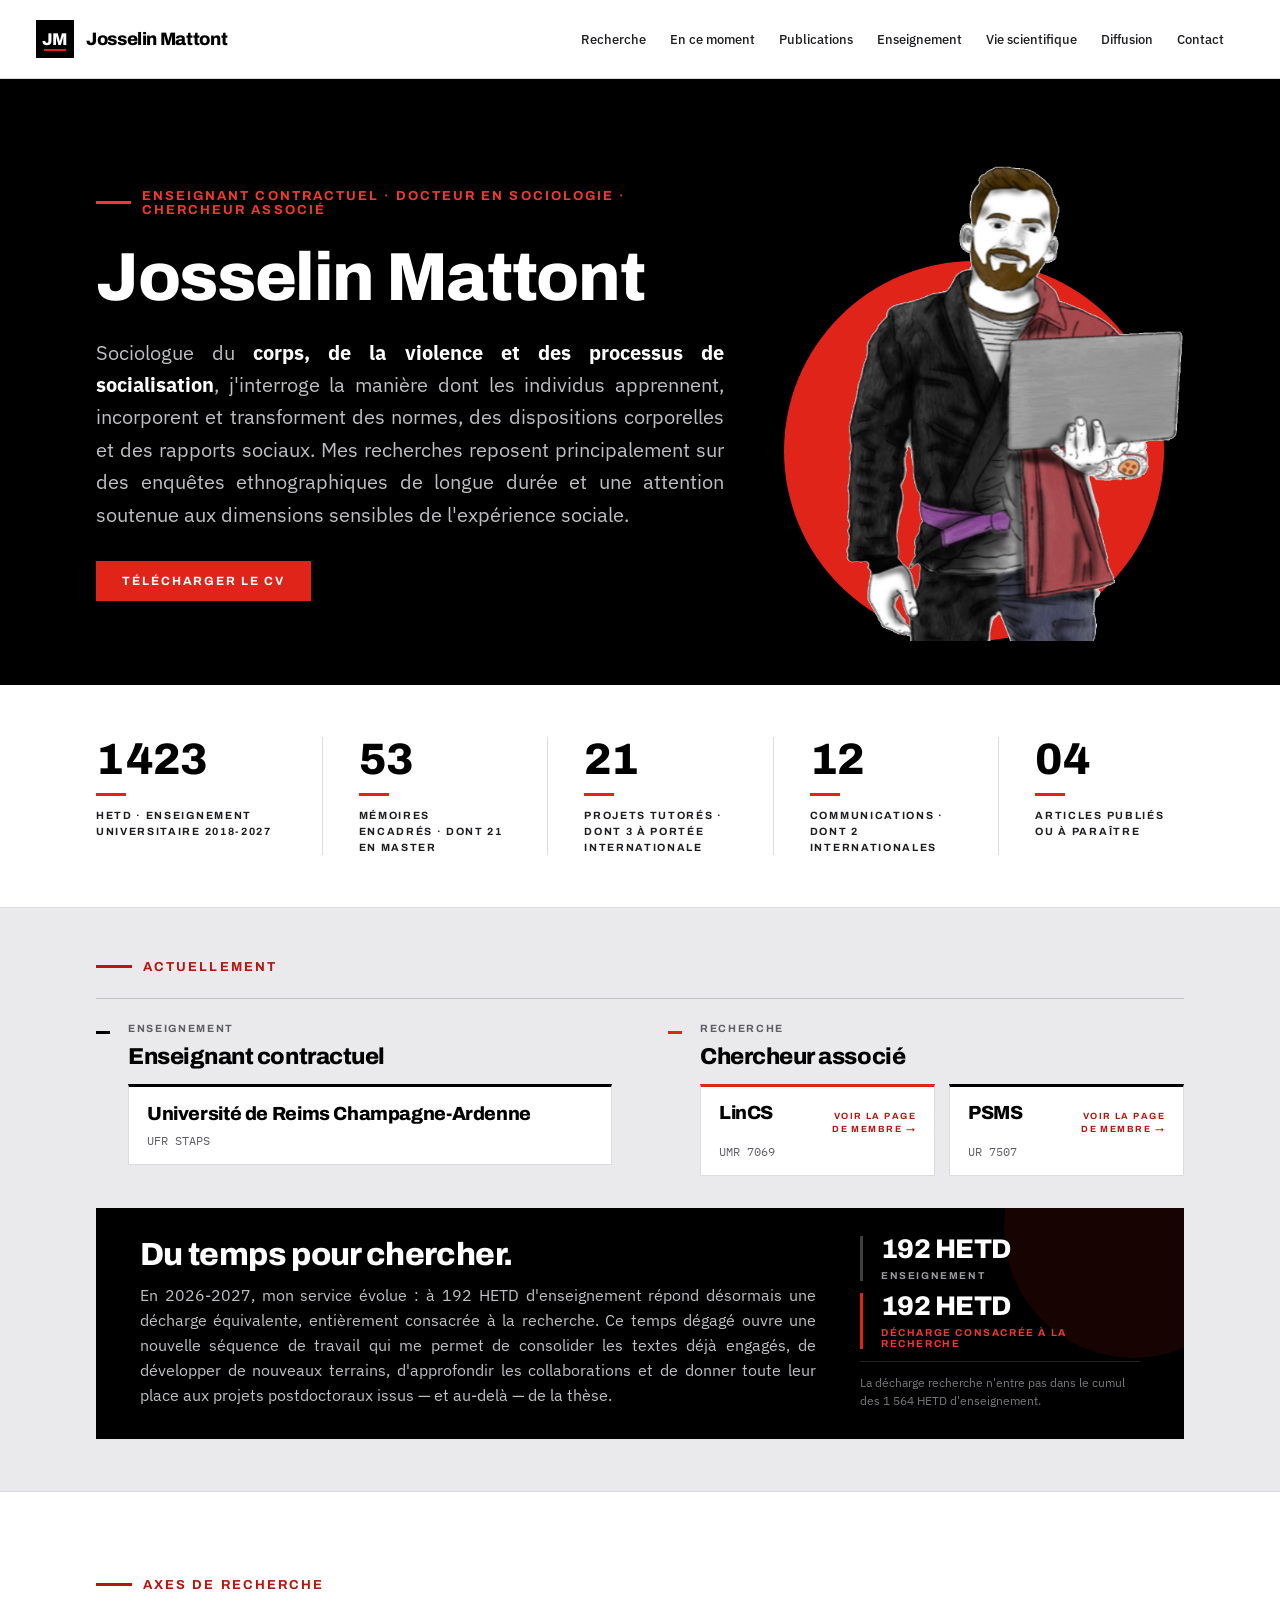
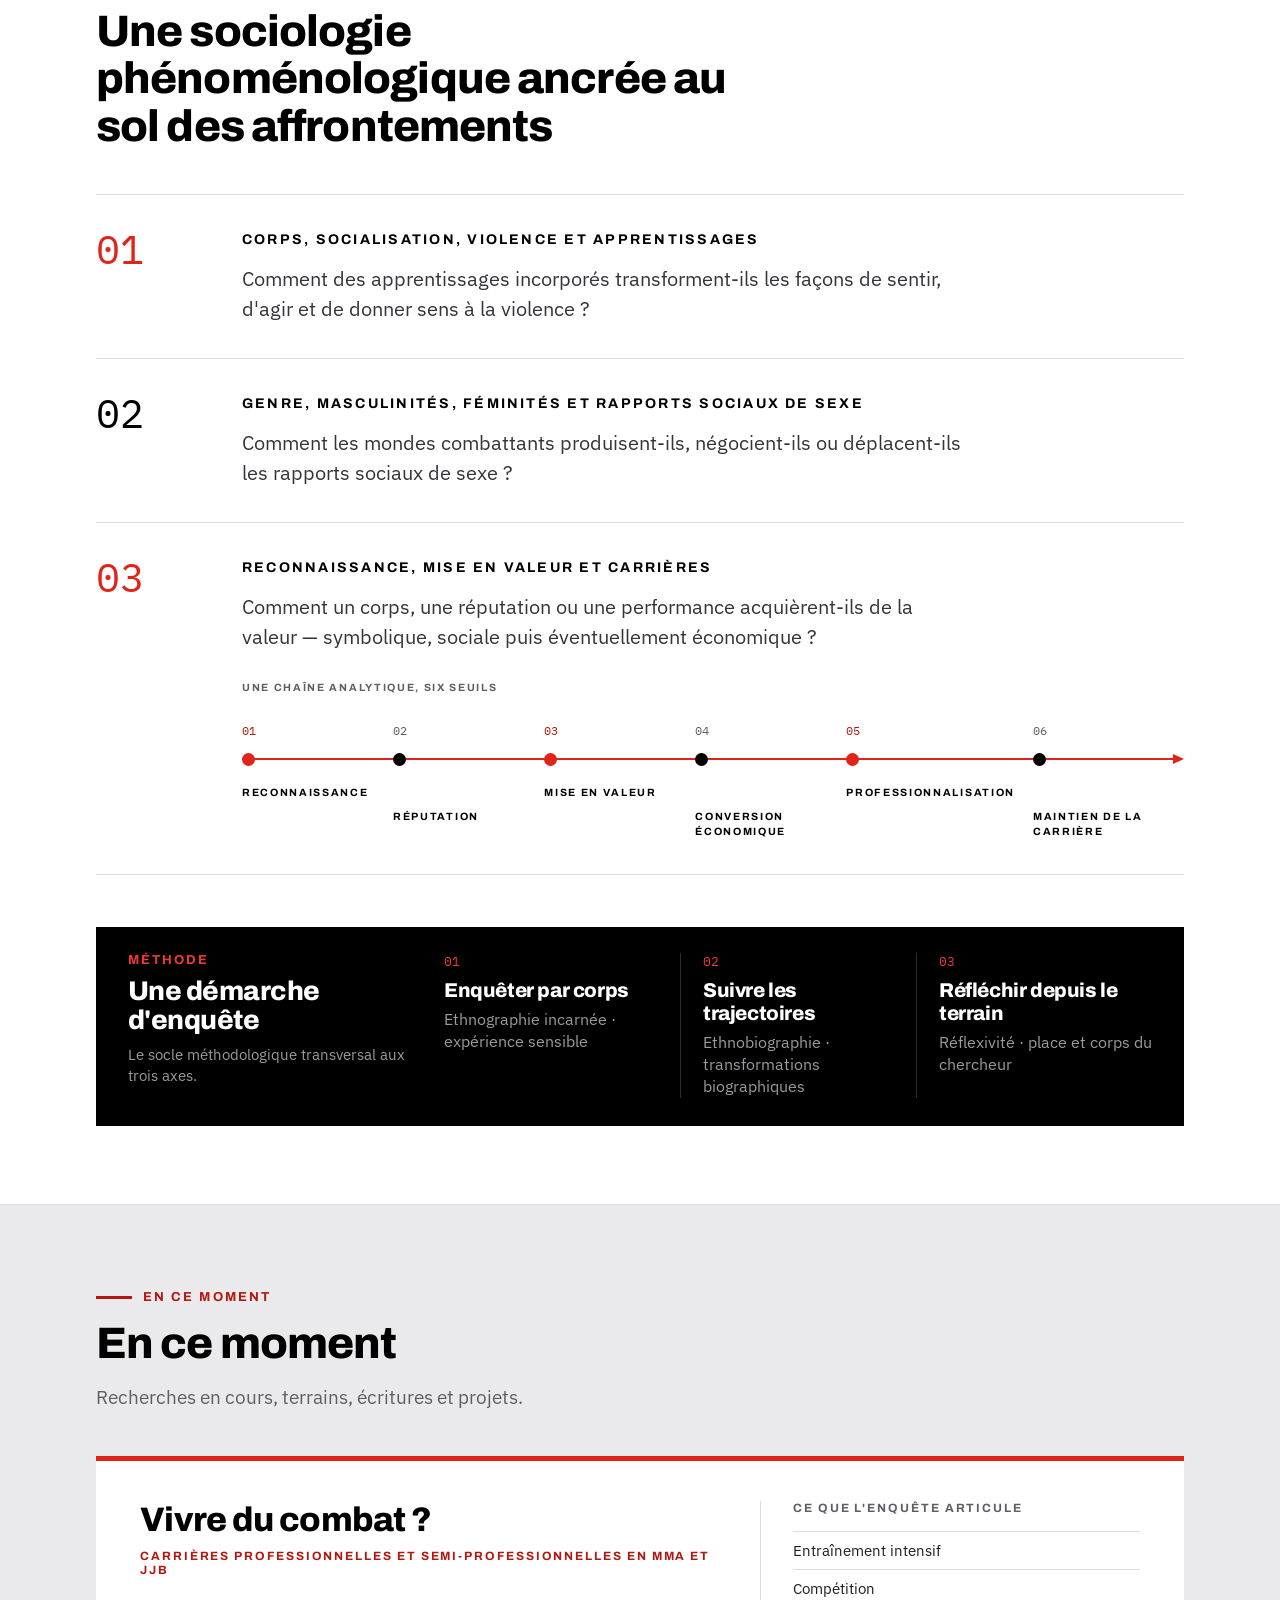
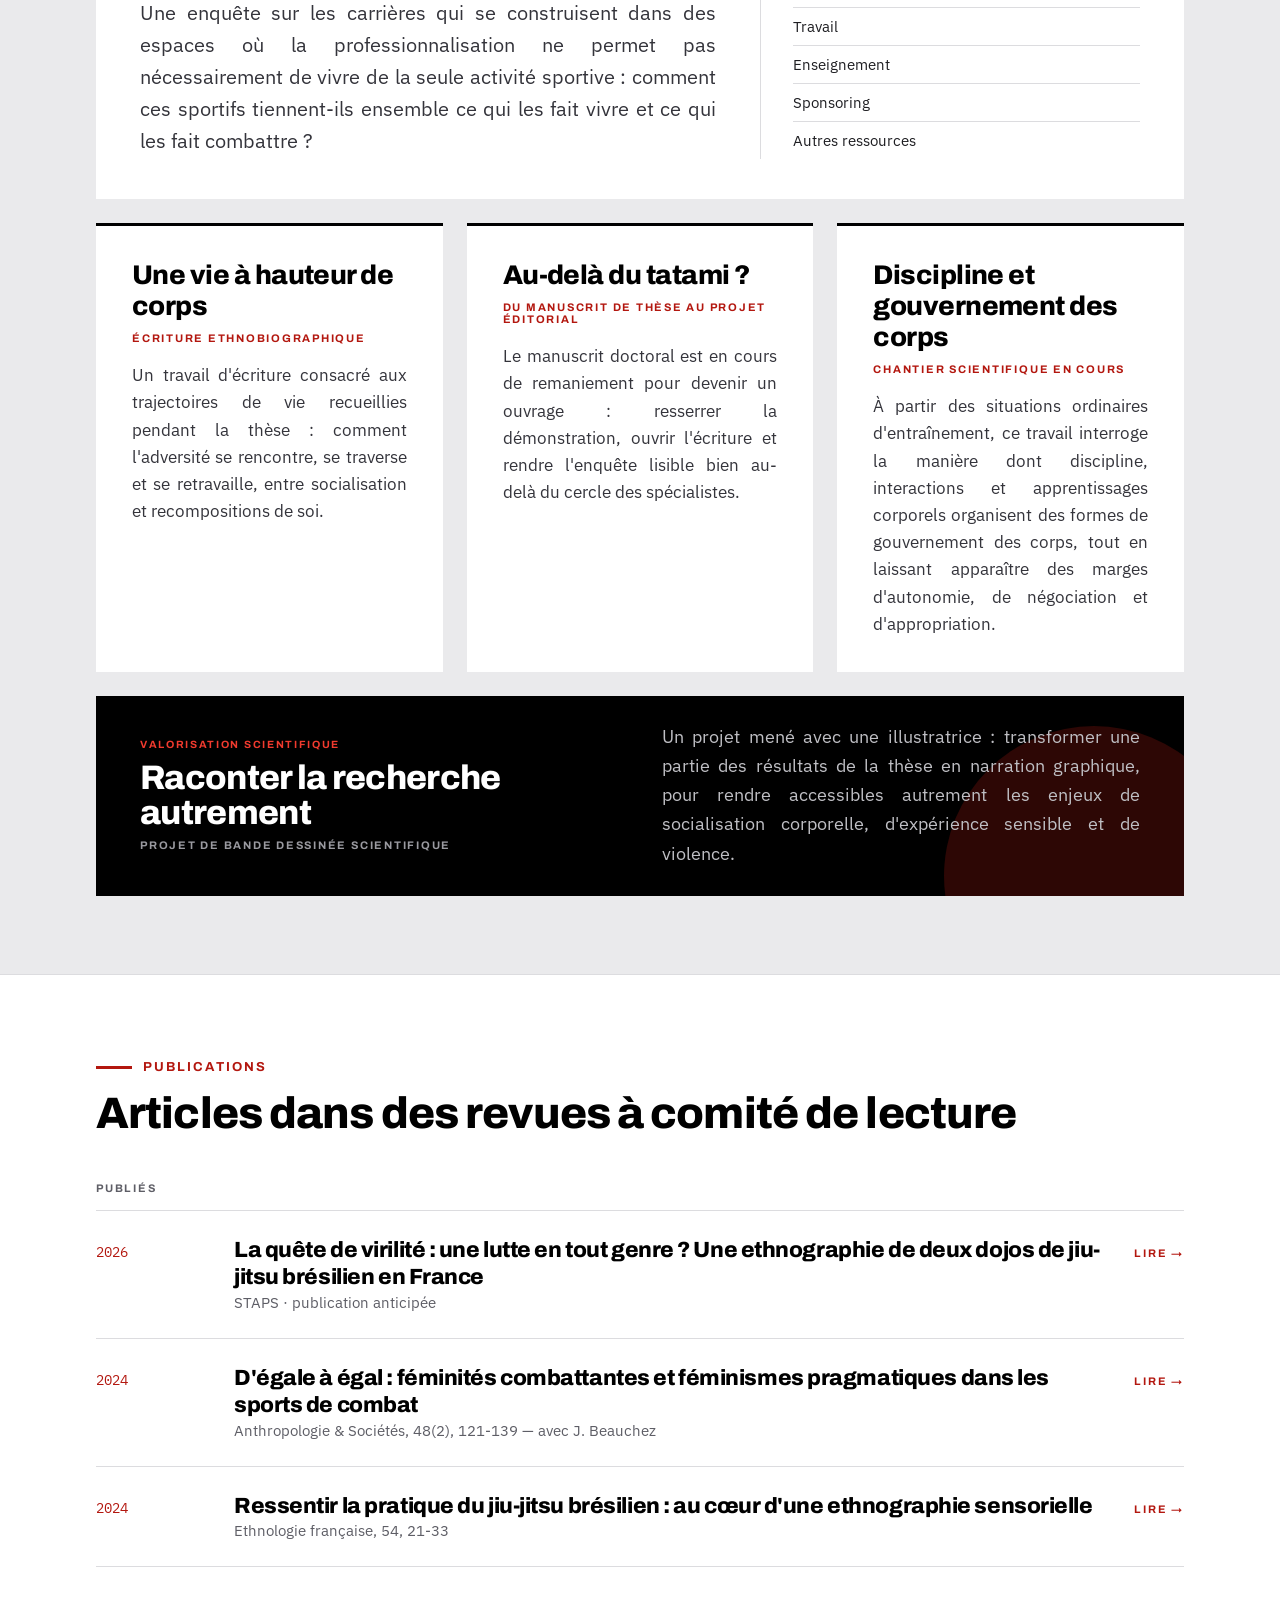
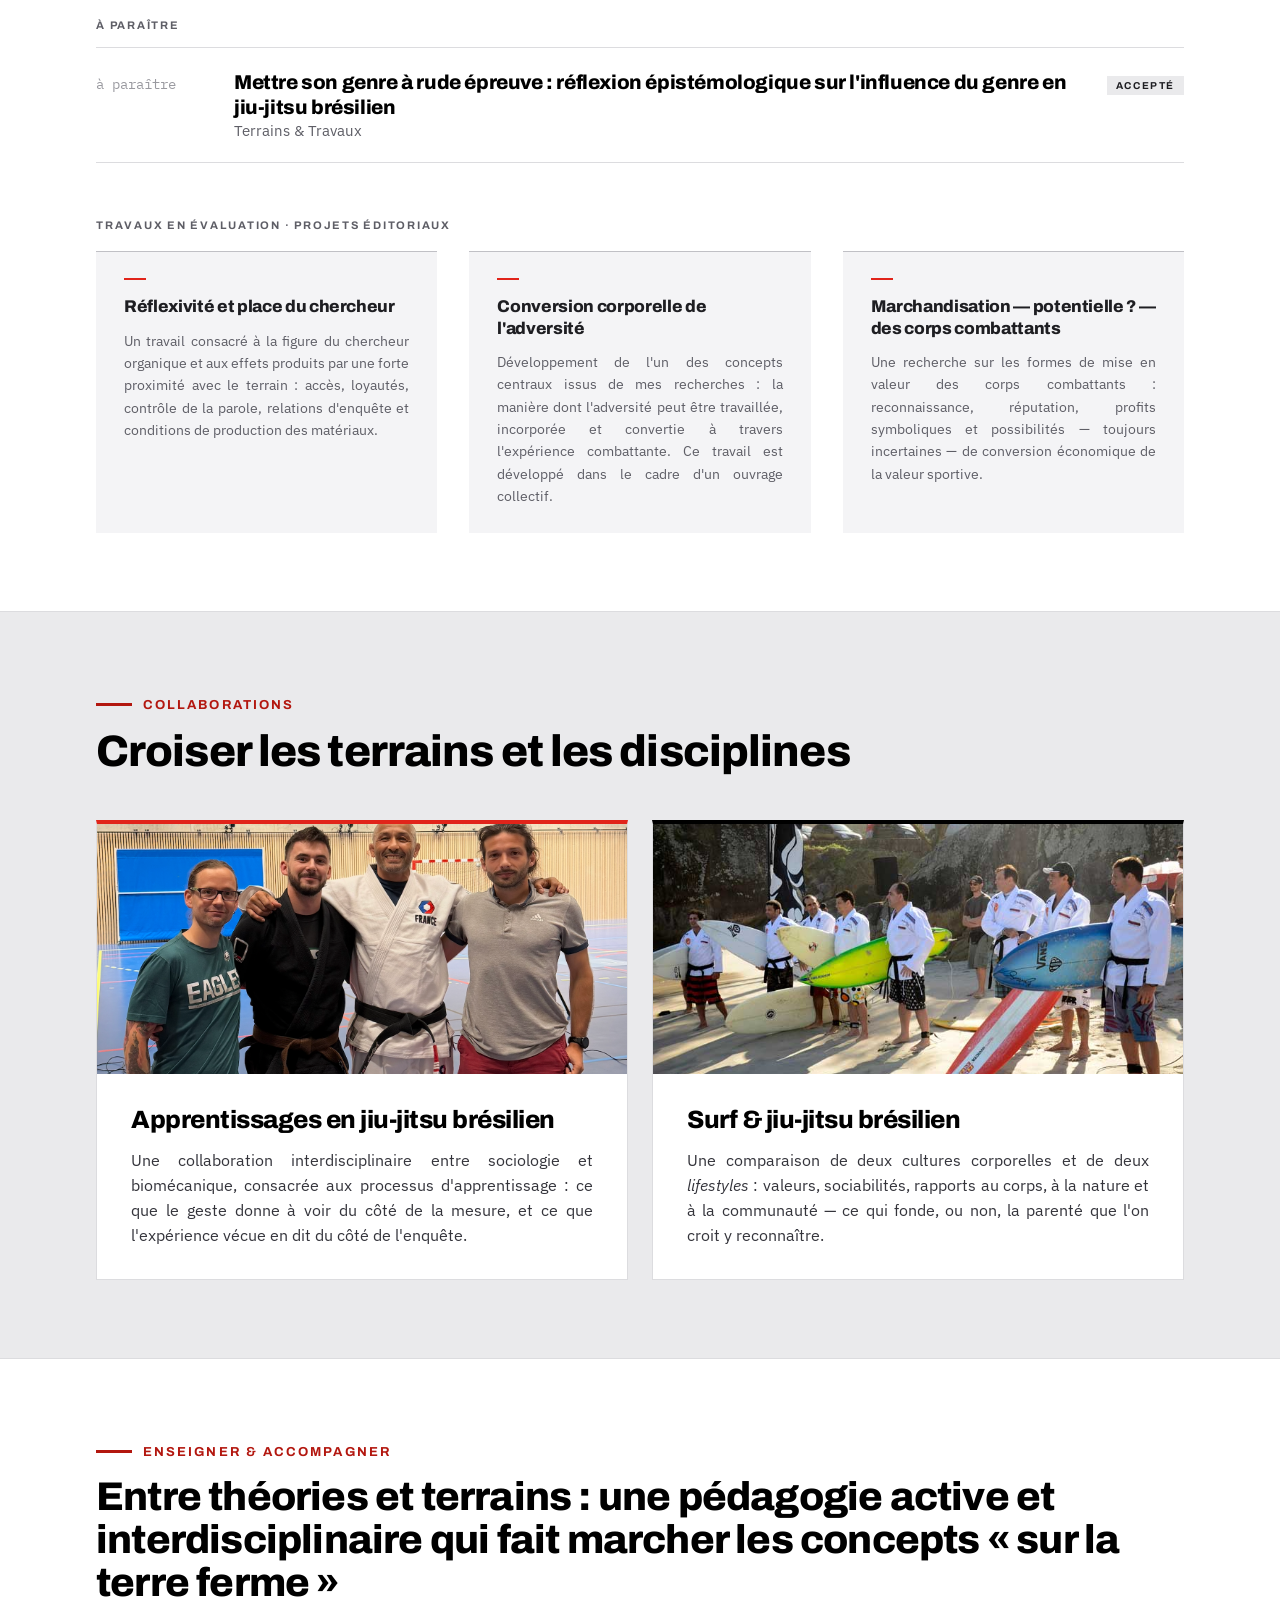
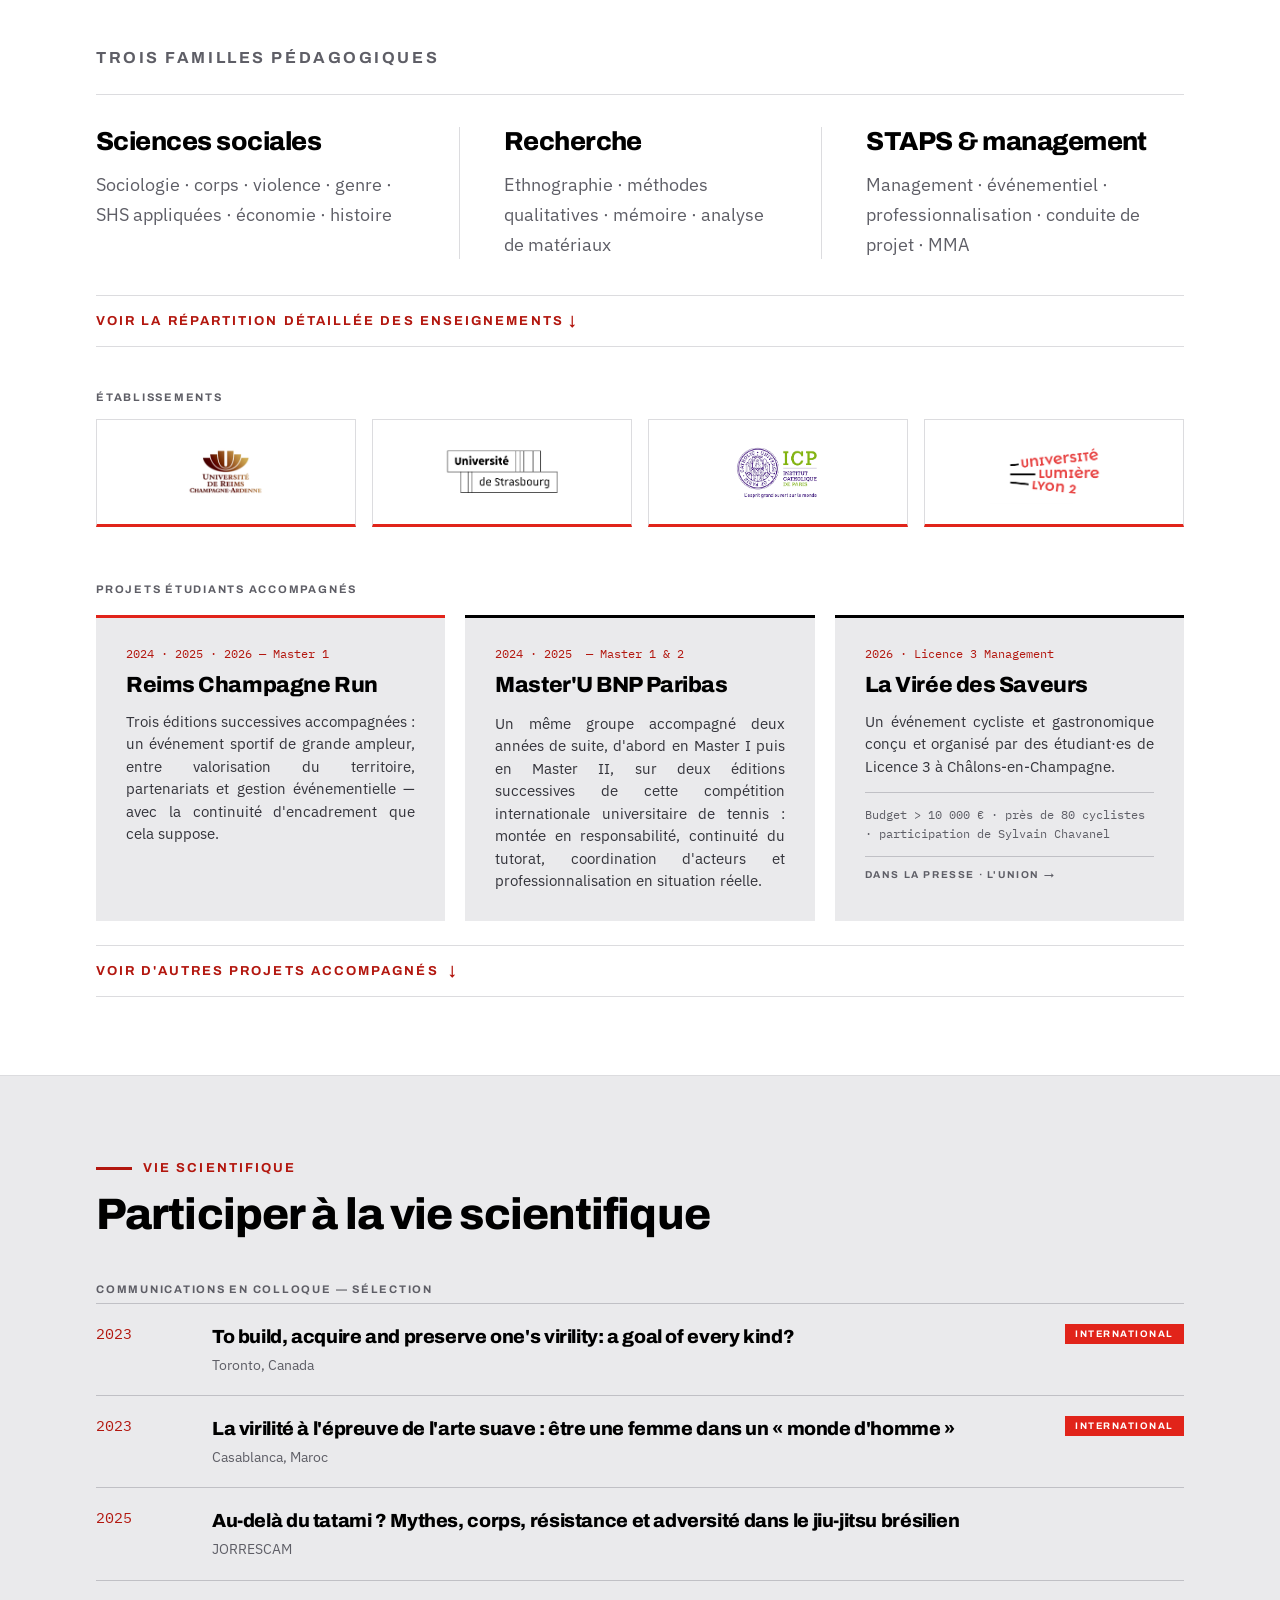
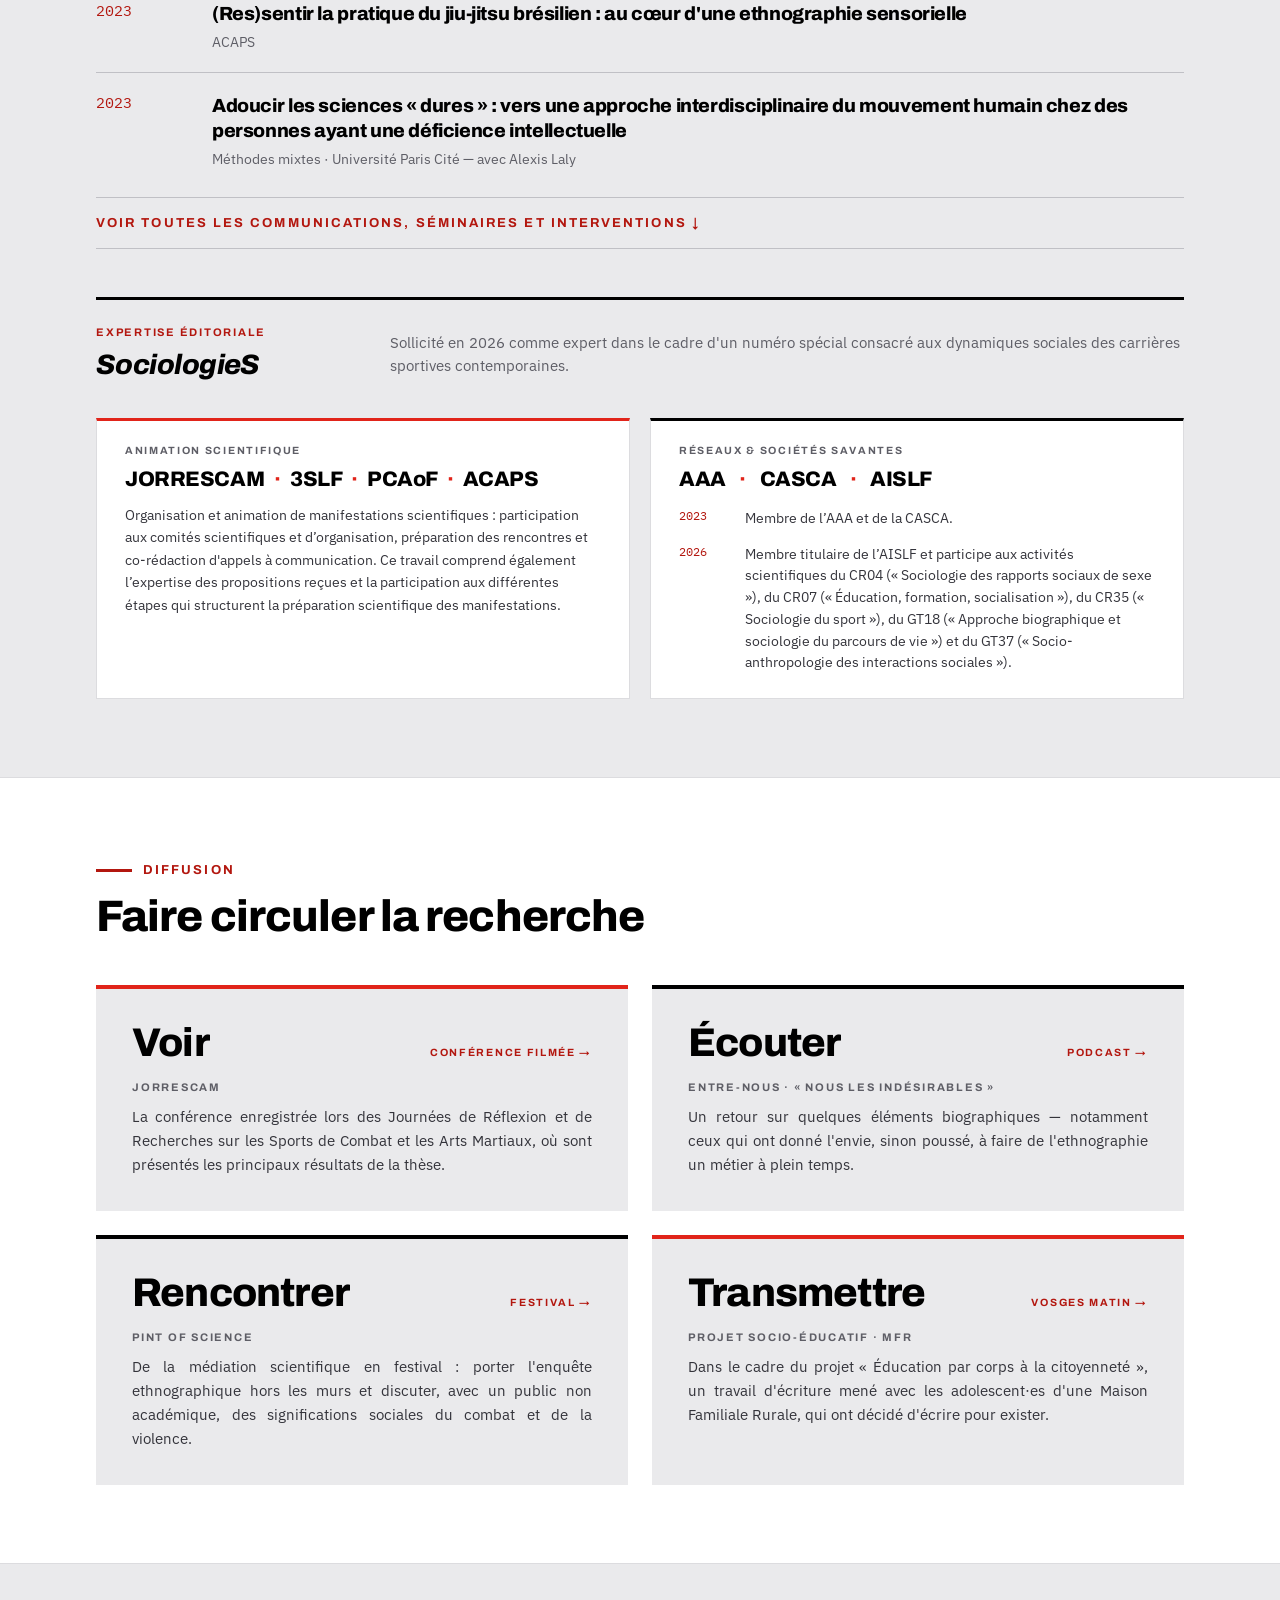
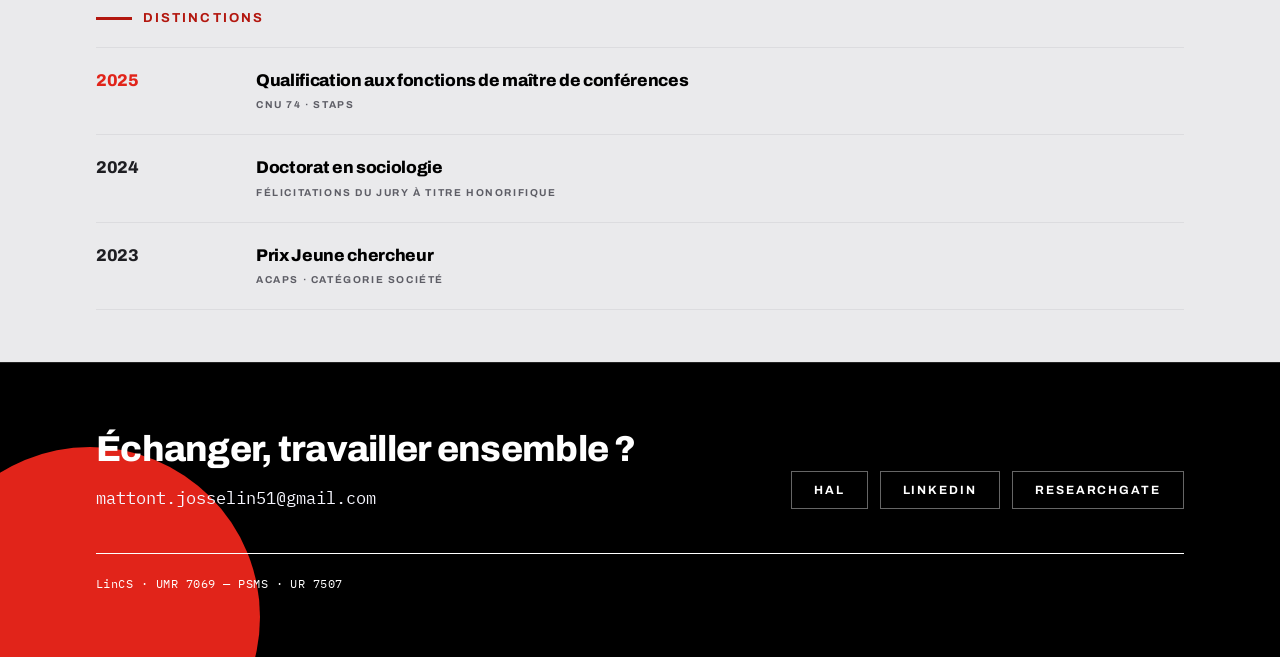
==== index.html @ 3853b60d "Update index.html" ====
<!DOCTYPE html>
<html lang="fr">
<head>
<meta charset="utf-8">
<meta name="viewport" content="width=device-width, initial-scale=1">
<title>Josselin Mattont — Sociologue du corps, de la violence et de la socialisation</title>
<meta name="description" content="Portfolio académique de Josselin Mattont, docteur en sociologie : recherches sur le corps, la violence, la socialisation, le genre et les carrières sportives.">
<meta name="author" content="Josselin Mattont">
<meta name="robots" content="index, follow, max-image-preview:large">
<meta name="theme-color" content="#000000">
<link rel="canonical" href="https://josselin-mattont.github.io/">

<meta property="og:type" content="website">
<meta property="og:locale" content="fr_FR">
<meta property="og:url" content="https://josselin-mattont.github.io/">
<meta property="og:site_name" content="Josselin Mattont — Portfolio académique">
<meta property="og:title" content="Josselin Mattont — Sociologue du corps, de la violence et de la socialisation">
<meta property="og:description" content="Portfolio académique de Josselin Mattont, docteur en sociologie : recherches sur le corps, la violence, la socialisation, le genre et les carrières sportives.">
<meta property="og:image" content="https://josselin-mattont.github.io/assets/brand/og-image.png">
<meta property="og:image:alt" content="Josselin Mattont — docteur en sociologie · sociologie &amp; STAPS. Corps, violence, socialisation : ethnographie incarnée des mondes sportifs et combattants">
<meta property="og:image:width" content="1200">
<meta property="og:image:height" content="630">

<meta name="twitter:card" content="summary_large_image">
<meta name="twitter:title" content="Josselin Mattont — Sociologue du corps, de la violence et de la socialisation">
<meta name="twitter:description" content="Portfolio académique de Josselin Mattont, docteur en sociologie : recherches sur le corps, la violence, la socialisation, le genre et les carrières sportives.">
<meta name="twitter:image" content="https://josselin-mattont.github.io/assets/brand/og-image.png">
<meta name="twitter:image:alt" content="Josselin Mattont — docteur en sociologie · sociologie &amp; STAPS. Corps, violence, socialisation : ethnographie incarnée des mondes sportifs et combattants">

<link rel="preconnect" href="https://fonts.googleapis.com">
<link rel="preconnect" href="https://fonts.gstatic.com" crossorigin>
<link href="https://fonts.googleapis.com/css2?family=Archivo:wght@500;600;700;800&family=IBM+Plex+Sans:wght@400;500;600;700&family=IBM+Plex+Mono:wght@400;500;600&display=swap" rel="stylesheet">
<style>
    html { scroll-padding-top: 88px; }
    body { margin:0; background:#EAEAEC; }
    *, *::before, *::after { box-sizing:border-box; }
    img { max-width:100%; }
    .h { font-family:"Archivo","Helvetica Neue",Arial,sans-serif; font-weight:800; letter-spacing:-0.02em; }
    .k { font-family:"Archivo",sans-serif; font-weight:700; letter-spacing:0.16em; text-transform:uppercase; }
    .b { font-family:"IBM Plex Sans",sans-serif; }
    .m { font-family:"IBM Plex Mono",monospace; }
    a { color:inherit; }
    .site-nav a:hover { color:#B3170F; }
    details summary { list-style:none; cursor:pointer; }
    details summary::-webkit-details-marker { display:none; }
    a:focus-visible, button:focus-visible, summary:focus-visible { outline:3px solid #E1241A; outline-offset:3px; }
    .skip-link { position:absolute; left:-9999px; top:0; z-index:100; background:#000; color:#fff; padding:12px 18px; font-size:13px; text-decoration:none; }
    .skip-link:focus { left:0; }
    .nav-toggle { display:none; flex-direction:column; gap:4px; background:none; border:1.5px solid #C0C0C5; padding:10px 11px; cursor:pointer; }
    .nav-toggle span { display:block; width:20px; height:2px; background:#000; }

    @media (max-width:1180px) {
      .hero-grid { grid-template-columns:1fr 340px !important; padding-left:36px !important; padding-right:36px !important; }
      .hero-title { font-size:clamp(44px,5.4vw,68px) !important; }
      .hero-img { height:400px !important; }
      .hero-disc { width:300px !important; height:300px !important; }
      .stats-grid { grid-template-columns:repeat(3,1fr) !important; gap:28px 32px !important; }
      .stat-cell { border-left:none !important; padding-left:0 !important; }
      .method-grid, .release-grid, .project-lead-grid, .bd-grid, .scientific-animation { grid-template-columns:1fr !important; gap:26px !important; }
      .method-cols { grid-template-columns:1fr !important; }
      .method-cols > div { padding:16px 0 !important; border-left:none !important; border-top:1px solid rgba(255,255,255,0.18) !important; }
      .method-cols > div:first-child { border-top:none !important; padding-top:0 !important; }
      .current-project-grid, .eval-grid { grid-template-columns:repeat(2,1fr) !important; }
      .teaching-grid { grid-template-columns:1fr !important; }
      .teaching-grid > div { padding:20px 0 !important; border-left:none !important; border-top:1px solid #DCDCDF !important; }
      .teaching-grid > div:first-child { border-top:none !important; padding-top:0 !important; }
    }

    @media (max-width:820px) {
      html { scroll-padding-top: 72px; }
      .site-nav { padding:14px 20px !important; flex-wrap:wrap !important; }
      .nav-toggle { display:flex !important; }
      .nav-links { display:none !important; position:absolute; top:100%; left:0; right:0; background:#fff; border-bottom:1px solid #DCDCDF; flex-direction:column !important; align-items:flex-start !important; gap:0 !important; padding:6px 20px 16px !important; }
      .nav-links.is-open { display:flex !important; }
      .nav-links a { width:100%; padding:13px 0; border-top:1px solid #EAEAEC; }
      .hero-grid { grid-template-columns:1fr !important; padding:52px 24px 32px !important; gap:24px !important; }
      .hero-grid > div:first-child { padding-bottom:8px !important; }
      .hero-portrait { min-height:0 !important; }
      .hero-img { height:auto !important; width:min(300px,72vw) !important; }
      .hero-disc { width:min(240px,58vw) !important; height:min(240px,58vw) !important; }
      section > div, .site-footer > div:last-child { padding-left:24px !important; padding-right:24px !important; }
      .current-grid, .collaboration-grid, .diffusion-grid, .student-project-grid, .student-more-grid, .sci-cards, .current-project-grid, .eval-grid { grid-template-columns:1fr !important; gap:20px !important; }
      .institution-grid { grid-template-columns:repeat(2,1fr) !important; }
      .publication-row, .scientific-row { grid-template-columns:1fr !important; gap:6px !important; }
      .scientific-row > span:last-child { justify-self:start !important; margin-top:6px; }
      .axis-row { grid-template-columns:1fr !important; gap:12px !important; }
      .hours-row { grid-template-columns:1fr !important; gap:4px !important; }
      p, [style*="text-align:justify"], [style*="text-align: justify"] { text-align:left !important; }
      .timeline-line, .timeline-arrow { display:none !important; }
      .timeline-grid { grid-template-columns:1fr !important; border-left:2px solid #E1241A; padding-left:18px; }
      .timeline-grid > div { display:grid !important; grid-template-columns:30px 22px 1fr; align-items:center; gap:8px; padding:9px 0 !important; }
      .timeline-grid > div > div:first-child { height:auto !important; }
      .timeline-grid > div > div:last-child { margin-top:0 !important; }
    }

    @media (max-width:560px) {
      .stats-grid { grid-template-columns:repeat(2,1fr) !important; }
      .stats-grid > div:last-child { grid-column:1 / -1; }
      .labs-grid { grid-template-columns:1fr !important; }
      .institution-grid { grid-template-columns:repeat(2,1fr) !important; gap:12px !important; }
      .distinction-row { grid-template-columns:74px 1fr !important; gap:18px !important; }
      .footer-links { width:100%; }
      .footer-links a { flex:1 1 40%; justify-content:center; text-align:center; }
    }

    @media (prefers-reduced-motion: reduce) { * { transition:none !important; animation:none !important; scroll-behavior:auto !important; } }
</style>
<script type="application/ld+json">
{
  "@context": "https://schema.org",
  "@type": "Person",
  "@id": "https://josselin-mattont.github.io/#person",
  "name": "Josselin Mattont",
  "url": "https://josselin-mattont.github.io/",
  "image": "https://josselin-mattont.github.io/assets/brand/portrait-dualite.png",
  "jobTitle": "Enseignant contractuel",
  "description": "Docteur en sociologie, enseignant contractuel et chercheur associé. Recherches sur le corps, la violence, la socialisation, le genre et les carrières sportives.",
  "email": "mattont.josselin51@gmail.com",
  "worksFor": { "@type": "CollegeOrUniversity", "name": "Université de Reims Champagne-Ardenne" },
  "affiliation": [
    { "@type": "Organization", "name": "LinCS · UMR 7069" },
    { "@type": "Organization", "name": "PSMS · UR 7507" }
  ],
  "alumniOf": { "@type": "CollegeOrUniversity", "name": "Université de Strasbourg" },
  "knowsAbout": ["Sociologie du corps","Violence","Socialisation","Ethnographie","Ethnobiographie","Genre","Masculinités et féminités","Jiu-jitsu brésilien","Sociologie du sport","Carrières sportives"],
  "sameAs": [
    "https://cv.hal.science/josselin-mattont",
    "https://www.linkedin.com/in/josselin-mattont-777078171",
    "https://www.researchgate.net/profile/Josselin-Mattont"
  ]
}
</script>
</head>
<body>
<a class="skip-link" href="#contenu">Aller au contenu principal</a>
<div class="b" style="background:#EAEAEC; color:#1E1E22;">

  <!-- ========================= NAVIGATION ========================= -->
  <nav class="site-nav" aria-label="Navigation principale" style="display:flex; justify-content:space-between; align-items:center; gap:20px; padding:20px 56px 20px 36px; background:#fff; border-bottom:1px solid #DCDCDF; position:sticky; top:0; z-index:20;">
    <div style="display:flex; align-items:center; gap:12px;">
      <div class="h" style="position:relative; width:38px; height:38px; display:grid; place-items:center; background:#000; color:#fff; font-size:17px;">JM<span style="position:absolute; left:20%; right:20%; bottom:7px; height:2px; background:#E1241A;"></span></div>
      <span class="h" style="font-size:18px; color:#000;">Josselin Mattont</span>
    </div>
    <button class="nav-toggle" type="button" aria-expanded="false" aria-controls="nav-links" aria-label="Ouvrir le menu"><span></span><span></span><span></span></button>
    <div class="nav-links" id="nav-links" style="display:flex; align-items:center; gap:24px; font-size:13px; font-weight:500; color:#1E1E22; flex-wrap:wrap;">
      <a href="#recherche" style="text-decoration:none;">Recherche</a>
      <a href="#en-ce-moment" style="text-decoration:none;">En ce moment</a>
      <a href="#publications" style="text-decoration:none;">Publications</a>
      <a href="#enseignement" style="text-decoration:none;">Enseignement</a>
      <a href="#vie-scientifique" style="text-decoration:none;">Vie scientifique</a>
      <a href="#diffusion" style="text-decoration:none;">Diffusion</a>
      <a href="#contact" style="text-decoration:none;">Contact</a>
    </div>
  </nav>

  <!-- ============================ HÉROS ============================ -->
  <header style="background:#000; color:#EAEAEC; position:relative; overflow:hidden;">
    <div class="hero-grid" style="max-width:1200px; margin:0 auto; display:grid; grid-template-columns:1fr 420px; gap:40px; padding:82px 56px 44px; align-items:end;">
      <div style="padding-bottom:40px;">
        <div class="k" style="display:inline-flex; align-items:center; gap:11px; font-size:13px; color:#F03A2E; margin-bottom:26px;"><span style="width:40px; height:3px; background:currentColor;"></span>Enseignant contractuel · Docteur en sociologie · Chercheur associé</div>
        <h1 class="h hero-title" style="font-size:68px; line-height:1.0; color:#fff; margin:0;">Josselin Mattont</h1>
        <p style="font-size:20px; line-height:1.62; color:#BFBFC4; margin:26px 0 30px; max-width:56ch; text-align:justify;">Sociologue du <strong style="color:#fff;">corps, de la violence et des processus de socialisation</strong>, j'interroge la manière dont les individus apprennent, incorporent et transforment des normes, des dispositions corporelles et des rapports sociaux. Mes recherches reposent principalement sur des enquêtes ethnographiques de longue durée et une attention soutenue aux dimensions sensibles de l'expérience sociale.</p>
        <a class="k" href="assets/pdf/CV_Mattont_Josselin.pdf" download="CV_Mattont_Josselin.pdf" style="display:inline-flex; align-items:center; padding:13px 26px; background:#E1241A; color:#fff; font-size:12px; text-decoration:none;">Télécharger le CV</a>
      </div>
      <div class="hero-portrait" style="position:relative; display:flex; align-items:flex-end; justify-content:center; min-height:440px;">
        <div class="hero-disc" aria-hidden="true" style="position:absolute; bottom:0; width:380px; height:380px; border-radius:50%; background:#E1241A;"></div>
        <img class="hero-img" width="1080" height="1350" decoding="async" src="assets/brand/portrait-dualite.png" alt="Illustration de Josselin Mattont, chercheur et pratiquant de jiu-jitsu brésilien" style="position:relative; height:480px; display:block;">
      </div>
    </div>
  </header>

  <main id="contenu">

  <!-- ========================= REPÈRES ========================= -->
  <section id="reperes" style="background:#fff; border-bottom:1px solid #DCDCDF;">
    <div style="max-width:1200px; margin:0 auto; padding:52px 56px;">
      <div class="stats-grid" style="display:grid; grid-template-columns:repeat(5,1fr); gap:40px;">
        <div><div class="h stat-num" data-count="1564" data-sep="1" style="font-size:44px; color:#000; line-height:1;">1 564</div><span style="display:block; width:30px; height:3px; background:#E1241A; margin:12px 0;"></span><div class="k" style="font-size:10.5px; color:#1E1E22; line-height:1.5;">HETD · enseignement universitaire 2018-2027</div></div>
        <div class="stat-cell" style="border-left:1px solid #DCDCDF; padding-left:36px;"><div class="h stat-num" data-count="58" style="font-size:44px; color:#000; line-height:1;">58</div><span style="display:block; width:30px; height:3px; background:#E1241A; margin:12px 0;"></span><div class="k" style="font-size:10.5px; color:#1E1E22; line-height:1.5;">Mémoires encadrés · dont 21 en master</div></div>
        <div class="stat-cell" style="border-left:1px solid #DCDCDF; padding-left:36px;"><div class="h stat-num" data-count="23" style="font-size:44px; color:#000; line-height:1;">23</div><span style="display:block; width:30px; height:3px; background:#E1241A; margin:12px 0;"></span><div class="k" style="font-size:10.5px; color:#1E1E22; line-height:1.5;">Projets tutorés · dont 3 à portée internationale</div></div>
        <div class="stat-cell" style="border-left:1px solid #DCDCDF; padding-left:36px;"><div class="h stat-num" data-count="13" style="font-size:44px; color:#000; line-height:1;">13</div><span style="display:block; width:30px; height:3px; background:#E1241A; margin:12px 0;"></span><div class="k" style="font-size:10.5px; color:#1E1E22; line-height:1.5;">Communications · dont 2 internationales</div></div>
        <div class="stat-cell" style="border-left:1px solid #DCDCDF; padding-left:36px;"><div class="h stat-num" data-count="4" data-pad="2" style="font-size:44px; color:#000; line-height:1;">04</div><span style="display:block; width:30px; height:3px; background:#E1241A; margin:12px 0;"></span><div class="k" style="font-size:10.5px; color:#1E1E22; line-height:1.5;">Articles publiés ou à paraître</div></div>
      </div>
    </div>
  </section>

  <!-- ========================= ACTUELLEMENT ========================= -->
  <section id="actuellement" style="background:#EAEAEC;">
    <div style="max-width:1200px; margin:0 auto; padding:44px 56px 52px;">
      <div class="k" style="display:inline-flex; align-items:center; gap:11px; font-size:13px; color:#B3170F; margin-bottom:24px;"><span style="width:36px; height:3px; background:currentColor;"></span>Actuellement</div>

      <div class="current-grid" style="display:grid; grid-template-columns:1fr 1fr; gap:56px; border-top:1px solid #C0C0C5; padding-top:24px; margin-bottom:32px;">
        <div style="display:grid; grid-template-columns:14px 1fr; gap:18px;">
          <span style="width:14px; height:3px; background:#000; margin-top:8px;"></span>
          <div>
            <div class="k" style="font-size:10.5px; color:#5E5E66; margin-bottom:10px;">ENSEIGNEMENT&nbsp;</div>
            <div class="h" style="font-size:23px; color:#000; margin-bottom:10px; line-height:1.15;">Enseignant contractuel</div>
            <div style="margin-top:14px;">
              <div style="background:#fff; border:1px solid #DCDCDF; border-top:3px solid #000; padding:16px 18px;">
                <div class="h" style="font-size:19px; color:#000; line-height:1.15;">Université de Reims Champagne-Ardenne</div>
                <div class="m" style="font-size:12px; color:#5E5E66; margin-top:8px;">UFR STAPS</div>
              </div>
            </div>
          </div>
        </div>
        <div style="display:grid; grid-template-columns:14px 1fr; gap:18px;">
          <span style="width:14px; height:3px; background:#E1241A; margin-top:8px;"></span>
          <div>
            <div class="k" style="font-size:10.5px; color:#5E5E66; margin-bottom:10px;">Recherche</div>
            <div class="h" style="font-size:23px; color:#000; margin-bottom:10px; line-height:1.15;">Chercheur associé</div>
            <div class="labs-grid" style="display:grid; grid-template-columns:1fr 1fr; gap:14px; margin-top:14px;">
              <a href="https://lincs.unistra.fr/le-laboratoire/membres/doctorants/mattont-josselin/" target="_blank" rel="noopener" style="display:block; background:#fff; border:1px solid #DCDCDF; border-top:3px solid #E1241A; padding:16px 18px; text-decoration:none;">
                <div style="display:flex; align-items:baseline; justify-content:space-between; gap:12px;">
                  <div class="h" style="font-size:19px; color:#000; line-height:1;">LinCS</div>
                  <span class="k" style="font-size:9px; color:#B3170F; line-height:1.45; text-align:right;">Voir la page<br>de membre →</span>
                </div>
                <div class="m" style="font-size:12px; color:#5E5E66; margin-top:8px;">UMR 7069</div>
                
              </a>
              <a href="https://www.univ-reims.fr/psms/membres/pages-personnelles/josselin-mattont,27990,46047.html" target="_blank" rel="noopener" style="display:block; background:#fff; border:1px solid #DCDCDF; border-top:3px solid #000; padding:16px 18px; text-decoration:none;">
                <div style="display:flex; align-items:baseline; justify-content:space-between; gap:12px;">
                  <div class="h" style="font-size:19px; color:#000; line-height:1;">PSMS</div>
                  <span class="k" style="font-size:9px; color:#B3170F; line-height:1.45; text-align:right;">Voir la page<br>de membre →</span>
                </div>
                <div class="m" style="font-size:12px; color:#5E5E66; margin-top:8px;">UR 7507</div>
                
              </a>
            </div>
          </div>
        </div>
      </div>

      <!-- Décharge de recherche : bloc éditorial -->
      <div style="background:#000; color:#EAEAEC; position:relative; overflow:hidden; padding:28px 44px 30px;">
        <div aria-hidden="true" style="position:absolute; top:-110px; right:-80px; width:260px; height:260px; border-radius:50%; background:#E1241A; opacity:0.10;"></div>
        <div class="release-grid" style="position:relative; display:grid; grid-template-columns:1fr 280px; gap:44px; align-items:center;">
          <div>
            <h2 class="h" style="font-size:32px; line-height:1.05; color:#fff; margin:0 0 12px;">Du temps pour chercher.</h2>
            <p style="font-size:15.5px; line-height:1.6; color:#BFBFC4; margin:0; text-align:justify;">En 2026-2027, mon service évolue : à 192 HETD d'enseignement répond désormais une décharge équivalente, entièrement consacrée à la recherche. Ce temps dégagé ouvre une nouvelle séquence de travail qui me permet de consolider les textes déjà engagés, de développer de nouveaux terrains, d'approfondir les collaborations et de donner toute leur place aux projets postdoctoraux issus — et au-delà — de la thèse.</p>
          </div>
          <div style="display:flex; flex-direction:column; gap:12px;">
            <div style="border-left:3px solid rgba(255,255,255,0.25); padding-left:18px;">
              <div class="h" style="font-size:27px; color:#fff; line-height:1;">192 HETD</div>
              <div class="k" style="font-size:10px; color:#9A9AA0; margin-top:7px;">Enseignement</div>
            </div>
            <div style="border-left:3px solid #E1241A; padding-left:18px;">
              <div class="h" style="font-size:27px; color:#fff; line-height:1;">192 HETD</div>
              <div class="k" style="font-size:10px; color:#F03A2E; margin-top:7px;">Décharge consacrée à la recherche</div>
            </div>
            <div class="b" style="font-size:12px; line-height:1.45; color:#78787F; border-top:1px solid rgba(255,255,255,0.14); padding-top:12px;">La décharge recherche n'entre pas dans le cumul des 1 564 HETD d'enseignement.</div>
          </div>
        </div>
      </div>

    </div>
  </section>

  <!-- ======================= AXES DE RECHERCHE ======================= -->
  <section id="recherche" style="background:#fff; border-top:1px solid #DCDCDF; border-bottom:1px solid #DCDCDF;">
    <div style="max-width:1200px; margin:0 auto; padding:78px 56px;">
      <div class="k" style="display:inline-flex; align-items:center; gap:11px; font-size:13px; color:#B3170F; margin-bottom:16px;"><span style="width:36px; height:3px; background:currentColor;"></span>Axes de recherche</div>
      <h2 class="h" style="font-size:44px; line-height:1.08; color:#000; margin:0 0 44px; max-width:24ch;">Une sociologie phénoménologique ancrée au sol des affrontements</h2>

      <div style="display:flex; flex-direction:column; gap:0;">
        <article class="axis-row" style="display:grid; grid-template-columns:110px 1fr; gap:36px; align-items:start; padding:34px 0; border-top:1px solid #DCDCDF;">
          <div class="m" style="font-size:40px; color:#E1241A; line-height:1;">01</div>
          <div>
            <h3 class="k" style="font-size:14px; color:#000; margin:0 0 14px; line-height:1.5;">Corps, socialisation, violence et apprentissages</h3>
            <p style="font-size:20px; line-height:1.5; margin:0; color:#34343B; max-width:60ch;">Comment des apprentissages incorporés transforment-ils les façons de sentir, d'agir et de donner sens à la violence ?</p>
          </div>
        </article>
        <article class="axis-row" style="display:grid; grid-template-columns:110px 1fr; gap:36px; align-items:start; padding:34px 0; border-top:1px solid #DCDCDF;">
          <div class="m" style="font-size:40px; color:#000; line-height:1;">02</div>
          <div>
            <h3 class="k" style="font-size:14px; color:#000; margin:0 0 14px; line-height:1.5;">Genre, masculinités, féminités et rapports sociaux de sexe</h3>
            <p style="font-size:20px; line-height:1.5; margin:0; color:#34343B; max-width:60ch;">Comment les mondes combattants produisent-ils, négocient-ils ou déplacent-ils les rapports sociaux de sexe ?</p>
          </div>
        </article>
        <article class="axis-row" style="display:grid; grid-template-columns:110px 1fr; gap:36px; align-items:start; padding:34px 0; border-top:1px solid #DCDCDF; border-bottom:1px solid #DCDCDF;">
          <div class="m" style="font-size:40px; color:#E1241A; line-height:1;">03</div>
          <div>
            <h3 class="k" style="font-size:14px; color:#000; margin:0 0 14px; line-height:1.5;">Reconnaissance, mise en valeur et carrières</h3>
            <p style="font-size:20px; line-height:1.5; margin:0; color:#34343B; max-width:60ch;">Comment un corps, une réputation ou une performance acquièrent-ils de la valeur — symbolique, sociale puis éventuellement économique ?</p>
            <div style="margin-top:30px;">
        <div class="k" style="font-size:10.5px; color:#5E5E66; margin-bottom:30px;">Une chaîne analytique, six seuils</div>
        <div style="position:relative;">
          <div class="timeline-line" aria-hidden="true" style="position:absolute; left:0; right:10px; top:35px; height:2px; background:#E1241A;"></div>
          <div class="timeline-arrow" aria-hidden="true" style="position:absolute; right:0; top:31px; width:0; height:0; border-left:11px solid #E1241A; border-top:5px solid transparent; border-bottom:5px solid transparent;"></div>
          <div class="timeline-grid" style="position:relative; display:grid; grid-template-columns:repeat(6,1fr);">
            <div style="padding-right:18px;"><div class="m" style="font-size:12px; color:#B3170F; height:26px;">01</div><div style="height:20px; display:flex; align-items:center;"><span style="width:13px; height:13px; border-radius:50%; background:#E1241A;"></span></div><div class="k" style="font-size:10.5px; color:#000; margin-top:16px; line-height:1.45;">Reconnaissance</div></div>
            <div style="padding-right:18px;"><div class="m" style="font-size:12px; color:#5E5E66; height:26px;">02</div><div style="height:20px; display:flex; align-items:center;"><span style="width:13px; height:13px; border-radius:50%; background:#000;"></span></div><div class="k" style="font-size:10.5px; color:#000; margin-top:40px; line-height:1.45;">Réputation</div></div>
            <div style="padding-right:18px;"><div class="m" style="font-size:12px; color:#B3170F; height:26px;">03</div><div style="height:20px; display:flex; align-items:center;"><span style="width:13px; height:13px; border-radius:50%; background:#E1241A;"></span></div><div class="k" style="font-size:10.5px; color:#000; margin-top:16px; line-height:1.45;">Mise en valeur</div></div>
            <div style="padding-right:18px;"><div class="m" style="font-size:12px; color:#5E5E66; height:26px;">04</div><div style="height:20px; display:flex; align-items:center;"><span style="width:13px; height:13px; border-radius:50%; background:#000;"></span></div><div class="k" style="font-size:10.5px; color:#000; margin-top:40px; line-height:1.45;">Conversion économique</div></div>
            <div style="padding-right:18px;"><div class="m" style="font-size:12px; color:#B3170F; height:26px;">05</div><div style="height:20px; display:flex; align-items:center;"><span style="width:13px; height:13px; border-radius:50%; background:#E1241A;"></span></div><div class="k" style="font-size:10.5px; color:#000; margin-top:16px; line-height:1.45;">Professionnalisation</div></div>
            <div><div class="m" style="font-size:12px; color:#5E5E66; height:26px;">06</div><div style="height:20px; display:flex; align-items:center;"><span style="width:13px; height:13px; border-radius:50%; background:#000;"></span></div><div class="k" style="font-size:10.5px; color:#000; margin-top:40px; line-height:1.45;">Maintien de la carrière</div></div>
          </div>
        </div>
      </div>
          </div>
        </article>
      </div>

      <!-- Encart méthodologique -->
      <div id="demarche" style="margin-top:52px; background:#000; color:#EAEAEC; padding:26px 32px 28px;">
        <div class="method-grid" style="display:grid; grid-template-columns:280px 1fr; gap:36px; align-items:start;">
          <div>
            <div class="k" style="font-size: 13px; color: #F03A2E; margin-bottom: 10px">Méthode</div>
            <h3 class="h" style="font-size:27px; color:#fff; margin:0 0 8px; line-height:1.1;">Une démarche d'enquête</h3>
            <p class="b" style="font-size:14.5px; line-height:1.45; color:#9A9AA0; margin:0;">Le socle méthodologique transversal aux trois axes.</p>
          </div>
          <div class="method-cols" style="display:grid; grid-template-columns:repeat(3,1fr); gap:0;">
            <div style="padding-right:22px;">
              <div class="m" style="font-size: 13px; color: #F03A2E; margin-bottom: 9px">01</div>
              <div class="h" style="font-size: 20px; color: #fff; margin-bottom: 6px; line-height: 1.15">Enquêter par corps</div>
              <div class="b" style="font-size: 16px; color: #9A9AA0; line-height: 1.4">Ethnographie incarnée · expérience sensible</div>
            </div>
            <div style="padding:0 22px; border-left:1px solid rgba(255,255,255,0.18);">
              <div class="m" style="font-size: 13px; color: #F03A2E; margin-bottom: 9px">02</div>
              <div class="h" style="font-size: 20px; color: #fff; margin-bottom: 6px; line-height: 1.15">Suivre les trajectoires</div>
              <div class="b" style="font-size: 16px; color: #9A9AA0; line-height: 1.4">Ethnobiographie · transformations biographiques</div>
            </div>
            <div style="padding-left:22px; border-left:1px solid rgba(255,255,255,0.18);">
              <div class="m" style="font-size: 13px; color: #F03A2E; margin-bottom: 9px">03</div>
              <div class="h" style="font-size: 20px; color: #fff; margin-bottom: 6px; line-height: 1.15">Réfléchir depuis le terrain</div>
              <div class="b" style="font-size: 16px; color: #9A9AA0; line-height: 1.4">Réflexivité · place et corps du chercheur</div>
            </div>
          </div>
        </div>
      </div>
    </div>
  </section>


  <!-- ========================= EN CE MOMENT ========================= -->
  <section id="en-ce-moment" style="background:#EAEAEC;">
    <div style="max-width:1200px; margin:0 auto; padding:78px 56px;">
      <div class="k" style="display:inline-flex; align-items:center; gap:11px; font-size:13px; color:#B3170F; margin-bottom:16px;"><span style="width:36px; height:3px; background:currentColor;"></span>En ce moment</div>
      <h2 class="h" style="font-size:44px; line-height:1.08; color:#000; margin:0 0 14px;">En ce moment</h2>
      <p class="b" style="font-size:19px; line-height:1.6; color:#5E5E66; margin:0 0 44px;">Recherches en cours, terrains, écritures et projets.</p>

      <div class="current-project-grid" style="display:grid; grid-template-columns:repeat(3,1fr); gap:24px;">
        <article style="grid-column:1 / -1; background:#fff; border-top:5px solid #E1241A; padding:40px 44px;">
          <div class="project-lead-grid" style="display:grid; grid-template-columns:1fr 380px; gap:44px; align-items:start;">
            <div>
              <h3 class="h" style="font-size:34px; color:#000; margin:0 0 10px; line-height:1.1;">Vivre du combat ?</h3>
              <div class="k" style="font-size: 12px; color: #B3170F; margin-bottom: 20px">Carrières professionnelles et semi-professionnelles en MMA et JJB</div>
              <p style="font-size: 20px; line-height: 1.6; margin: 0; color: #34343B; text-align: justify">Une enquête sur les carrières qui se construisent dans des espaces où la professionnalisation ne permet pas nécessairement de vivre de la seule activité sportive : comment ces sportifs tiennent-ils ensemble ce qui les fait vivre et ce qui les fait combattre ?</p>
            </div>
            <div style="border-left:1px solid #DCDCDF; padding-left:32px;">
              <div class="k" style="font-size: 12px; color: #5E5E66; margin-bottom: 16px">Ce que l'enquête articule</div>
              <ul style="margin:0; padding:0; list-style:none;">
                <li class="b" style="font-size:14.5px; color:#1E1E22; padding:9px 0; border-top:1px solid #DCDCDF;">Entraînement intensif</li>
                <li class="b" style="font-size:14.5px; color:#1E1E22; padding:9px 0; border-top:1px solid #DCDCDF;">Compétition</li>
                <li class="b" style="font-size:14.5px; color:#1E1E22; padding:9px 0; border-top:1px solid #DCDCDF;">Travail</li>
                <li class="b" style="font-size:14.5px; color:#1E1E22; padding:9px 0; border-top:1px solid #DCDCDF;">Enseignement</li>
                <li class="b" style="font-size:14.5px; color:#1E1E22; padding:9px 0; border-top:1px solid #DCDCDF;">Sponsoring</li>
                <li class="b" style="font-size:14.5px; color:#1E1E22; padding:9px 0; border-top:1px solid #DCDCDF;">Autres ressources</li>
              </ul>
            </div>
          </div>
        </article>

        <article style="background:#fff; border-top:3px solid #000; padding:34px 36px;">
          <h3 class="h" style="font-size:27px; color:#000; margin:0 0 10px; line-height:1.15;">Une vie à hauteur de corps</h3>
          <div class="k" style="font-size:11px; color:#B3170F; margin-bottom:18px;">Écriture ethnobiographique</div>
          <p style="font-size: 17px; line-height: 1.6; margin: 0; color: #34343B; text-align: justify">Un travail d'écriture consacré aux trajectoires de vie recueillies pendant la thèse : comment l'adversité se rencontre, se traverse et se retravaille, entre socialisation et recompositions de soi.</p>
        </article>

        <article style="background:#fff; border-top:3px solid #000; padding:34px 36px;">
          <h3 class="h" style="font-size:27px; color:#000; margin:0 0 10px; line-height:1.15;">Au-delà du tatami ?</h3>
          <div class="k" style="font-size:11px; color:#B3170F; margin-bottom:18px;">Du manuscrit de thèse au projet éditorial</div>
          <p style="font-size: 17px; line-height: 1.6; margin: 0; color: #34343B; text-align: justify">Le manuscrit doctoral est en cours de remaniement pour devenir un ouvrage : resserrer la démonstration, ouvrir l'écriture et rendre l'enquête lisible bien au-delà du cercle des spécialistes.</p>
        </article>

        <article style="background:#fff; border-top:3px solid #000; padding:34px 36px;">
          <h3 class="h" style="font-size:27px; color:#000; margin:0 0 10px; line-height:1.15;">Discipline et gouvernement des corps</h3>
          <div class="k" style="font-size:11px; color:#B3170F; margin-bottom:18px;">Chantier scientifique en cours</div>
          <p style="font-size: 17px; line-height: 1.6; margin: 0; color: #34343B; text-align: justify">À partir des situations ordinaires d'entraînement, ce travail interroge la manière dont discipline, interactions et apprentissages corporels organisent des formes de gouvernement des corps, tout en laissant apparaître des marges d'autonomie, de négociation et d'appropriation.</p>
        </article>

        <article style="grid-column:1 / -1; background:#000; color:#EAEAEC; position:relative; overflow:hidden; padding:26px 44px 28px;">
          <div aria-hidden="true" style="position:absolute; bottom:-130px; right:-60px; width:300px; height:300px; border-radius:50%; background:#E1241A; opacity:0.2;"></div>
          <div class="bd-grid" style="position:relative; display:grid; grid-template-columns:1fr 1fr; gap:44px; align-items:center;">
            <div>
              <div class="k" style="font-size:10.5px; color:#F03A2E; margin-bottom:10px;">Valorisation scientifique</div>
              <h3 class="h" style="font-size:34px; color:#fff; margin:0 0 8px; line-height:1.05;">Raconter la recherche autrement</h3>
              <div class="k" style="font-size:11px; color:#9A9AA0;">Projet de bande dessinée scientifique</div>
            </div>
            <p style="font-size: 18px; line-height: 1.62; margin: 0; color: #BFBFC4; text-align: justify">Un projet mené avec une illustratrice : transformer une partie des résultats de la thèse en narration graphique, pour rendre accessibles autrement les enjeux de socialisation corporelle, d'expérience sensible et de violence.</p>
          </div>
        </article>
      </div>
    </div>
  </section>

  <!-- ========================= PUBLICATIONS ========================= -->
  <section id="publications" style="background:#fff; border-top:1px solid #DCDCDF; border-bottom:1px solid #DCDCDF;">
    <div style="max-width:1200px; margin:0 auto; padding:78px 56px;">
      <div class="k" style="display:inline-flex; align-items:center; gap:11px; font-size:13px; color:#B3170F; margin-bottom:16px;"><span style="width:36px; height:3px; background:currentColor;"></span>Publications</div>
      <h2 class="h" style="font-size:44px; line-height:1.08; color:#000; margin:0 0 44px;">Articles dans des revues à comité de lecture</h2>

      <div class="k" style="font-size:11px; color:#5E5E66; margin-bottom:16px;">Publiés</div>
      <div style="display:flex; flex-direction:column; margin-bottom:52px;">
        <a href="https://shs.cairn.info/revue-staps-2025-0-page-I109?lang=fr" target="_blank" rel="noopener" class="publication-row" style="display:grid; grid-template-columns:110px 1fr auto; gap:28px; align-items:baseline; padding:26px 0; border-top:1px solid #DCDCDF; text-decoration:none;"><span class="m" style="font-size:14px; color:#B3170F;">2026</span><span><span class="h" style="display:block; font-size:22px; color:#000; line-height:1.25;">La quête de virilité : une lutte en tout genre ? Une ethnographie de deux dojos de jiu-jitsu brésilien en France</span><span style="font-size:14.5px; color:#5E5E66;">STAPS · publication anticipée</span></span><span class="k" style="font-size:11px; color:#B3170F; white-space:nowrap;">Lire →</span></a>
        <a href="https://www.erudit.org/fr/revues/as/2024-v48-n2-as09706/1114865ar/" target="_blank" rel="noopener" class="publication-row" style="display:grid; grid-template-columns:110px 1fr auto; gap:28px; align-items:baseline; padding:26px 0; border-top:1px solid #DCDCDF; text-decoration:none;"><span class="m" style="font-size:14px; color:#B3170F;">2024</span><span><span class="h" style="display:block; font-size:22px; color:#000; line-height:1.25;">D'égale à égal : féminités combattantes et féminismes pragmatiques dans les sports de combat</span><span style="font-size:14.5px; color:#5E5E66;">Anthropologie &amp; Sociétés, 48(2), 121-139 — avec J. Beauchez</span></span><span class="k" style="font-size:11px; color:#B3170F; white-space:nowrap;">Lire →</span></a>
        <a href="https://doi.org/10.3917/ethn.241.0021" target="_blank" rel="noopener" class="publication-row" style="display:grid; grid-template-columns:110px 1fr auto; gap:28px; align-items:baseline; padding:26px 0; border-top:1px solid #DCDCDF; border-bottom:1px solid #DCDCDF; text-decoration:none;"><span class="m" style="font-size:14px; color:#B3170F;">2024</span><span><span class="h" style="display:block; font-size:22px; color:#000; line-height:1.25;">Ressentir la pratique du jiu-jitsu brésilien : au cœur d'une ethnographie sensorielle</span><span style="font-size:14.5px; color:#5E5E66;">Ethnologie française, 54, 21-33</span></span><span class="k" style="font-size:11px; color:#B3170F; white-space:nowrap;">Lire →</span></a>
      </div>

      <div class="k" style="font-size:11px; color:#5E5E66; margin-bottom:16px;">À paraître</div>
      <div style="display:flex; flex-direction:column; margin-bottom:56px;">
        <div class="publication-row" style="display:grid; grid-template-columns:110px 1fr auto; gap:28px; align-items:baseline; padding:22px 0; border-top:1px solid #DCDCDF; border-bottom:1px solid #DCDCDF;"><span class="m" style="font-size:14px; color:#9A9AA0;">à paraître</span><span><span class="h" style="display:block; font-size:20px; color:#000; line-height:1.25;">Mettre son genre à rude épreuve : réflexion épistémologique sur l'influence du genre en jiu-jitsu brésilien</span><span style="font-size:14.5px; color:#5E5E66;">Terrains &amp; Travaux</span></span><span class="k" style="font-size:10px; color:#1E1E22; background:#EAEAEC; padding:4px 9px; white-space:nowrap;">Accepté</span></div>
      </div>

      <div class="k" style="font-size:11px; color:#5E5E66; margin-bottom:20px;">Travaux en évaluation · projets éditoriaux</div>
      <div class="eval-grid" style="display:grid; grid-template-columns:repeat(3,1fr); gap:32px;">
        <article style="background:#F4F4F6; border-top:1px solid #C0C0C5; padding:26px 28px;">
          <span style="display:block; width:22px; height:2px; background:#E1241A; margin-bottom:16px;"></span>
          <h3 class="h" style="font-size:17px; color:#1E1E22; margin:0 0 12px; line-height:1.25;">Réflexivité et place du chercheur</h3>
          <p style="font-size:14px; line-height:1.6; margin:0; color:#5E5E66; text-align:justify;">Un travail consacré à la figure du chercheur organique et aux effets produits par une forte proximité avec le terrain : accès, loyautés, contrôle de la parole, relations d'enquête et conditions de production des matériaux.</p>
        </article>
        <article style="background:#F4F4F6; border-top:1px solid #C0C0C5; padding:26px 28px;">
          <span style="display:block; width:22px; height:2px; background:#E1241A; margin-bottom:16px;"></span>
          <h3 class="h" style="font-size:17px; color:#1E1E22; margin:0 0 12px; line-height:1.25;">Conversion corporelle de l'adversité</h3>
          <p style="font-size:14px; line-height:1.6; margin:0; color:#5E5E66; text-align:justify;">Développement de l'un des concepts centraux issus de mes recherches : la manière dont l'adversité peut être travaillée, incorporée et convertie à travers l'expérience combattante. Ce travail est développé dans le cadre d'un ouvrage collectif.</p>
        </article>
        <article style="background:#F4F4F6; border-top:1px solid #C0C0C5; padding:26px 28px;">
          <span style="display:block; width:22px; height:2px; background:#E1241A; margin-bottom:16px;"></span>
          <h3 class="h" style="font-size:17px; color:#1E1E22; margin:0 0 12px; line-height:1.25;">Marchandisation — potentielle ? — des corps combattants</h3>
          <p style="font-size:14px; line-height:1.6; margin:0; color:#5E5E66; text-align:justify;">Une recherche sur les formes de mise en valeur des corps combattants : reconnaissance, réputation, profits symboliques et possibilités — toujours incertaines — de conversion économique de la valeur sportive.</p>
        </article>
      </div>
    </div>
  </section>

  <!-- ================ CROISER LES TERRAINS ET LES DISCIPLINES ================ -->
  <section id="croiser" style="background:#EAEAEC;">
    <div style="max-width:1200px; margin:0 auto; padding:78px 56px;">
      <div class="k" style="display:inline-flex; align-items:center; gap:11px; font-size:13px; color:#B3170F; margin-bottom:16px;"><span style="width:36px; height:3px; background:currentColor;"></span>Collaborations</div>
      <h2 class="h" style="font-size:44px; line-height:1.08; color:#000; margin:0 0 44px;">Croiser les terrains et les disciplines</h2>

      <div class="collaboration-grid" style="display:grid; grid-template-columns:repeat(2,1fr); gap:24px;">
        <article style="display:flex; flex-direction:column; background:#fff; border:1px solid #DCDCDF; border-top:4px solid #E1241A; overflow:hidden;">
          <div style="height:250px; overflow:hidden; background:#000;"><img src="assets/brand/photos/recherche-gymnase.jpg" alt="Séance de mesures interdisciplinaires en gymnase avec des pratiquants de jiu-jitsu" loading="lazy" decoding="async" style="width:100%; height:100%; object-fit:cover; object-position:center 22%; display:block;"></div>
          <div style="padding:32px 34px;">
            <h3 class="h" style="font-size:25px; color:#000; margin:0 0 14px; line-height:1.15;">Apprentissages en jiu-jitsu brésilien</h3>
            <p style="font-size:15.5px; line-height:1.6; margin:0; color:#34343B; text-align:justify;">Une collaboration interdisciplinaire entre sociologie et biomécanique, consacrée aux processus d'apprentissage : ce que le geste donne à voir du côté de la mesure, et ce que l'expérience vécue en dit du côté de l'enquête.</p>
          </div>
        </article>
        <article style="display:flex; flex-direction:column; background:#fff; border:1px solid #DCDCDF; border-top:4px solid #000; overflow:hidden;">
          <div style="height:250px; overflow:hidden; background:#000;"><img src="assets/brand/photos/surf-jjb.jpg" alt="Pratiquants de jiu-jitsu brésilien et planches de surf sur une plage" loading="lazy" decoding="async" style="width:100%; height:100%; object-fit:cover; object-position:center; display:block;"></div>
          <div style="padding:32px 34px;">
            <h3 class="h" style="font-size:25px; color:#000; margin:0 0 14px; line-height:1.15;">Surf &amp; jiu-jitsu brésilien</h3>
            <p style="font-size:15.5px; line-height:1.6; margin:0; color:#34343B; text-align:justify;">Une comparaison de deux cultures corporelles et de deux <em>lifestyles</em> : valeurs, sociabilités, rapports au corps, à la nature et à la communauté — ce qui fonde, ou non, la parenté que l'on croit y reconnaître.</p>
          </div>
        </article>
      </div>
    </div>
  </section>

  <!-- ==================== ENSEIGNER & ACCOMPAGNER ==================== -->
  <section id="enseignement" style="background:#fff; border-top:1px solid #DCDCDF; border-bottom:1px solid #DCDCDF;">
    <div style="max-width:1200px; margin:0 auto; padding:78px 56px;">
      <div class="k" style="display:inline-flex; align-items:center; gap:11px; font-size:13px; color:#B3170F; margin-bottom:16px;"><span style="width:36px; height:3px; background:currentColor;"></span>Enseigner &amp; accompagner</div>
      <h2 class="h" style="font-size: 40px; line-height: 1.08; color: #000; margin: 0 0 44px">Entre théories et terrains : une pédagogie active et interdisciplinaire qui fait marcher les concepts « sur la terre ferme »</h2>

      <div class="k" style="font-size: 16px; color: #5E5E66; margin-bottom: 28px">Trois familles pédagogiques</div>
      <div class="teaching-grid" style="display:grid; grid-template-columns:repeat(3,1fr); gap:0; border-top:1px solid #DCDCDF; padding-top:32px; margin-bottom:36px;">
        <div style="padding-right:44px;">
          
          <h3 class="h" style="font-size:26px; color:#000; margin:0 0 14px; line-height:1.15;">Sciences sociales</h3>
          <p class="b" style="font-size: 18px; line-height: 1.65; margin: 0; color: #5E5E66">Sociologie · corps · violence · genre · SHS appliquées&nbsp;· économie&nbsp;· histoire</p>
        </div>
        <div style="padding:0 44px; border-left:1px solid #DCDCDF;">
          
          <h3 class="h" style="font-size:26px; color:#000; margin:0 0 14px; line-height:1.15;">Recherche</h3>
          <p class="b" style="font-size: 18px; line-height: 1.65; margin: 0; color: #5E5E66">Ethnographie · méthodes qualitatives · mémoire · analyse de matériaux</p>
        </div>
        <div style="padding-left:44px; border-left:1px solid #DCDCDF;">
          
          <h3 class="h" style="font-size:26px; color:#000; margin:0 0 14px; line-height:1.15;">STAPS &amp; management</h3>
          <p class="b" style="font-size: 18px; line-height: 1.65; margin: 0; color: #5E5E66">Management · événementiel · professionnalisation · conduite de projet · MMA</p>
        </div>
      </div>

      <details style="border-top:1px solid #DCDCDF; border-bottom:1px solid #DCDCDF; margin-bottom:44px;">
        <summary class="k" style="font-size: 13px; color: #B3170F; padding: 18px 0">Voir la répartition détaillée des enseignements ↓</summary>
        <div style="display:flex; flex-direction:column; padding-bottom:20px;">
          <div class="hours-row" style="display:grid; grid-template-columns:130px 1fr; gap:28px; align-items:baseline; padding:16px 0; border-top:1px solid #DCDCDF;"><span class="h" style="font-size:20px; color:#000;">122 HETD</span><span class="b" style="font-size:15px; color:#34343B;">Sociologie et enseignements explicitement sociologiques</span></div>
          <div class="hours-row" style="display:grid; grid-template-columns:130px 1fr; gap:28px; align-items:baseline; padding:16px 0; border-top:1px solid #DCDCDF;"><span class="h" style="font-size:20px; color:#000;">585 HETD</span><span class="b" style="font-size:15px; color:#34343B;">SHS appliquées aux APS/APSA</span></div>
          <div class="hours-row" style="display:grid; grid-template-columns:130px 1fr; gap:28px; align-items:baseline; padding:16px 0; border-top:1px solid #DCDCDF;"><span class="h" style="font-size:20px; color:#000;">116 HETD</span><span class="b" style="font-size:15px; color:#34343B;">Méthodologie, initiation et formation à la recherche</span></div>
          <div class="hours-row" style="display:grid; grid-template-columns:130px 1fr; gap:28px; align-items:baseline; padding:16px 0; border-top:1px solid #DCDCDF;"><span class="h" style="font-size:20px; color:#000;">741 HETD</span><span class="b" style="font-size:15px; color:#34343B;">Management, projet, événementiel, professionnalisation et autres enseignements STAPS</span></div>
        </div>
      </details>

      <div class="k" style="font-size:11px; color:#5E5E66; margin-bottom:16px;">Établissements</div>
      <div class="institution-grid" style="display:grid; grid-template-columns:repeat(4,1fr); gap:16px; margin-bottom:56px;">
        <div title="UFR STAPS de Reims — Université de Reims Champagne-Ardenne" style="display:flex; align-items:center; justify-content:center; height:108px; background:#fff; border:1px solid #DCDCDF; border-bottom:3px solid #E1241A; padding:20px 24px;"><img src="assets/brand/logos/urca.png" alt="Logo de l'Université de Reims Champagne-Ardenne" loading="lazy" decoding="async" style="max-height:100%; max-width:100%; object-fit:contain; display:block;"></div>
        <div title="Faculté des sciences sociales — Université de Strasbourg" style="display:flex; align-items:center; justify-content:center; height:108px; background:#fff; border:1px solid #DCDCDF; border-bottom:3px solid #E1241A; padding:20px 24px;"><img src="assets/brand/logos/unistra.png" alt="Logo de l'Université de Strasbourg" loading="lazy" decoding="async" style="max-height:100%; max-width:100%; object-fit:contain; display:block;"></div>
        <div title="Institut Catholique de Paris — Campus de Reims" style="display:flex; align-items:center; justify-content:center; height:108px; background:#fff; border:1px solid #DCDCDF; border-bottom:3px solid #E1241A; padding:20px 24px;"><img src="assets/brand/logos/icp.png" alt="Logo de l'Institut Catholique de Paris" loading="lazy" decoding="async" style="max-height:100%; max-width:100%; object-fit:contain; display:block;"></div>
        <div title="Université Lumière Lyon 2" style="display:flex; align-items:center; justify-content:center; height:108px; background:#fff; border:1px solid #DCDCDF; border-bottom:3px solid #E1241A; padding:20px 24px;"><img src="assets/brand/logos/lyon2.png" alt="Logo de l'Université Lumière Lyon 2" loading="lazy" decoding="async" style="max-height:100%; max-width:100%; object-fit:contain; display:block;"></div>
      </div>

      <!-- Projets étudiants -->
      <div class="k" style="font-size:11px; color:#5E5E66; margin-bottom:20px;">Projets étudiants accompagnés</div>
      <div class="student-project-grid" style="display:grid; grid-template-columns:repeat(3,1fr); gap:20px;">
        <article style="background:#EAEAEC; border-top:3px solid #E1241A; padding:28px 30px;">
          <div class="m" style="font-size:12px; color:#B3170F; margin-bottom:12px;">2024 · 2025 · 2026 — Master 1</div>
          <h3 class="h" style="font-size:22px; color:#000; margin:0 0 12px; line-height:1.15;">Reims Champagne Run</h3>
          <p style="font-size:14.5px; line-height:1.55; margin:0; color:#34343B; text-align:justify;">Trois éditions successives accompagnées : un événement sportif de grande ampleur, entre valorisation du territoire, partenariats et gestion événementielle — avec la continuité d'encadrement que cela suppose.</p>
        </article>
        <article style="background:#EAEAEC; border-top:3px solid #000; padding:28px 30px;">
          <div class="m" style="font-size:12px; color:#B3170F; margin-bottom:12px;">2024 · 2025&nbsp;&nbsp;— Master 1 &amp; 2</div>
          <h3 class="h" style="font-size:22px; color:#000; margin:0 0 14px; line-height:1.15;">Master'U BNP Paribas</h3>
          
          <p style="font-size:14.5px; line-height:1.55; margin:0; color:#34343B; text-align:justify;">Un même groupe accompagné deux années de suite, d'abord en Master I puis en Master II, sur deux éditions successives de cette compétition internationale universitaire de tennis : montée en responsabilité, continuité du tutorat, coordination d'acteurs et professionnalisation en situation réelle.</p>
        </article>
        <article style="background:#EAEAEC; border-top:3px solid #000; padding:28px 30px;">
          <div class="m" style="font-size:12px; color:#B3170F; margin-bottom:12px;">2026 · Licence 3 Management</div>
          <h3 class="h" style="font-size:22px; color:#000; margin:0 0 12px; line-height:1.15;">La Virée des Saveurs</h3>
          <p style="font-size:14.5px; line-height:1.55; margin:0 0 14px; color:#34343B; text-align:justify;">Un événement cycliste et gastronomique conçu et organisé par des étudiant·es de Licence 3 à Châlons-en-Champagne.</p>
          <div class="m" style="font-size:12px; color:#5E5E66; line-height:1.6; border-top:1px solid #C0C0C5; padding-top:12px;">Budget &gt; 10 000 € · près de 80 cyclistes · participation de Sylvain Chavanel</div>
          <a class="k" href="https://www.lunion.fr/id802371/article/2026-04-26/la-premiere-edition-de-la-viree-gourmande-sest-elancee-depuis-le-centre-ville-de" target="_blank" rel="noopener" style="display:block; font-size:10px; color:#5E5E66; text-decoration:none; border-top:1px solid #C0C0C5; margin-top:12px; padding-top:12px;">Dans la presse · L'Union →</a>
        </article>
      </div>

      <details style="border-top:1px solid #DCDCDF; border-bottom:1px solid #DCDCDF; margin-top:24px;">
        <summary class="k" style="font-size: 13px; color: #B3170F; padding: 18px 0">VOIR D'AUTRES PROJETS ACCOMPAGNÉS &nbsp;↓</summary>
        <div class="student-more-grid" style="display:grid; grid-template-columns:repeat(2,1fr); gap:20px; padding:8px 0 24px;">
          <div style="background:#EAEAEC; border-top:3px solid #000; padding:24px 26px;">
            <div class="m" style="font-size:12px; color:#B3170F; margin-bottom:10px;">2026 · Master 1</div>
            <h3 class="h" style="font-size:19px; color:#000; margin:0 0 10px;">DUALIS Reims — 2ᵉ édition</h3>
            <p style="font-size:14.5px; line-height:1.55; margin:0; color:#34343B;">Un gala consacré à la boxe thaïlandaise et au MMA, réunissant clubs et associations locales, avec des combats professionnels.</p>
          </div>
          <div style="background:#EAEAEC; border-top:3px solid #000; padding:24px 26px;">
            <div class="m" style="font-size:12px; color:#B3170F; margin-bottom:10px;">2026 · Licence 3</div>
            <h3 class="h" style="font-size:19px; color:#000; margin:0 0 10px;">Switch Contest</h3>
            <p style="font-size:14.5px; line-height:1.55; margin:0; color:#34343B;">Une compétition nationale de skateboard à Reims, accompagnée d'initiations et menée en partenariat avec un club local.</p>
            <a class="k" href="https://youtu.be/EO5GmQ_2dcc?si=CQiSDLBcoVI-kuJu" target="_blank" rel="noopener" style="display:block; font-size:10px; color:#5E5E66; text-decoration:none; border-top:1px solid #C0C0C5; margin-top:14px; padding-top:12px;">Couverture médiatique · France 3 Grand Est →</a>
          </div>
          
        </div>
      </details>
    </div>
  </section>

  <!-- ======================= VIE SCIENTIFIQUE ======================= -->
  <section id="vie-scientifique" style="background:#EAEAEC;">
    <div style="max-width:1200px; margin:0 auto; padding:78px 56px;">
      <div class="k" style="display:inline-flex; align-items:center; gap:11px; font-size:13px; color:#B3170F; margin-bottom:16px;"><span style="width:36px; height:3px; background:currentColor;"></span>Vie scientifique</div>
      <h2 class="h" style="font-size:44px; line-height:1.08; color:#000; margin:0 0 44px;">Participer à la vie scientifique</h2>

      <div class="k" style="font-size:11px; color:#5E5E66; margin-bottom:8px;">Communications en colloque — sélection</div>
      <div style="display:flex; flex-direction:column; margin-bottom:8px;">
        <div class="scientific-row" style="display:grid; grid-template-columns:88px 1fr auto; gap:28px; align-items:start; padding:20px 0; border-top:1px solid #C0C0C5;">
          <span class="m" style="font-size:15px; color:#B3170F; line-height:1.35;">2023</span>
          <span><span class="h" style="display:block; font-size:19px; color:#000; line-height:1.32;">To build, acquire and preserve one's virility: a goal of every kind?</span><span class="b" style="display:block; font-size:14px; color:#5E5E66; margin-top:6px; line-height:1.45;">Toronto, Canada</span></span>
          <span class="k" style="justify-self:end; font-size:9.5px; background:#E1241A; color:#fff; padding:5px 10px; white-space:nowrap;">International</span>
        </div>
        <div class="scientific-row" style="display:grid; grid-template-columns:88px 1fr auto; gap:28px; align-items:start; padding:20px 0; border-top:1px solid #C0C0C5;">
          <span class="m" style="font-size:15px; color:#B3170F; line-height:1.35;">2023</span>
          <span><span class="h" style="display:block; font-size:19px; color:#000; line-height:1.32;">La virilité à l'épreuve de l'arte suave : être une femme dans un « monde d'homme »</span><span class="b" style="display:block; font-size:14px; color:#5E5E66; margin-top:6px; line-height:1.45;">Casablanca, Maroc</span></span>
          <span class="k" style="justify-self:end; font-size:9.5px; background:#E1241A; color:#fff; padding:5px 10px; white-space:nowrap;">International</span>
        </div>
        <div class="scientific-row" style="display:grid; grid-template-columns:88px 1fr auto; gap:28px; align-items:start; padding:20px 0; border-top:1px solid #C0C0C5;">
          <span class="m" style="font-size:15px; color:#B3170F; line-height:1.35;">2025</span>
          <span><span class="h" style="display:block; font-size:19px; color:#000; line-height:1.32;">Au-delà du tatami ? Mythes, corps, résistance et adversité dans le jiu-jitsu brésilien</span><span class="b" style="display:block; font-size:14px; color:#5E5E66; margin-top:6px; line-height:1.45;">JORRESCAM</span></span>
        </div>
        <div class="scientific-row" style="display:grid; grid-template-columns:88px 1fr auto; gap:28px; align-items:start; padding:20px 0; border-top:1px solid #C0C0C5;">
          <span class="m" style="font-size:15px; color:#B3170F; line-height:1.35;">2023</span>
          <span><span class="h" style="display:block; font-size:19px; color:#000; line-height:1.32;">(Res)sentir la pratique du jiu-jitsu brésilien : au cœur d'une ethnographie sensorielle</span><span class="b" style="display:block; font-size:14px; color:#5E5E66; margin-top:6px; line-height:1.45;">ACAPS</span></span>
        </div>
        <div class="scientific-row" style="display:grid; grid-template-columns:88px 1fr auto; gap:28px; align-items:start; padding:20px 0; border-top:1px solid #C0C0C5;">
          <span class="m" style="font-size:15px; color:#B3170F; line-height:1.35;">2023</span>
          <span><span class="h" style="display:block; font-size:19px; color:#000; line-height:1.32;">Adoucir les sciences « dures » : vers une approche interdisciplinaire du mouvement humain chez des personnes ayant une déficience intellectuelle</span><span class="b" style="display:block; font-size:14px; color:#5E5E66; margin-top:6px; line-height:1.45;">Méthodes mixtes · Université Paris Cité — avec Alexis Laly</span></span>
        </div>
      </div>

      <details style="border-top:1px solid #C0C0C5; border-bottom:1px solid #C0C0C5; margin-bottom:48px;">
        <summary class="k" style="font-size:13px; color:#B3170F; padding:18px 0;">Voir toutes les communications, séminaires et interventions ↓</summary>
        <div style="padding-bottom:24px;">
          <div class="k" style="font-size:10px; color:#5E5E66; margin:14px 0 4px;">Communications nationales</div>
          <div class="scientific-row scientific-row--sub" style="display:grid; grid-template-columns:88px 1fr auto; gap:28px; align-items:start; padding:14px 0; border-top:1px solid #DCDCDF;">
            <span class="m" style="font-size:14px; color:#B3170F; line-height:1.35;">2023</span>
            <span><span class="b" style="display:block; font-size:15.5px; color:#1E1E22; line-height:1.4;">Entre violence et maîtrise de soi : quand centre et marge s'entrelacent. L'exemple des combattant·es et de leur(s) culture(s)</span><span class="b" style="display:block; font-size:13.5px; color:#5E5E66; margin-top:5px; line-height:1.45;">PCAoF · MISHA Strasbourg</span></span>
          </div>
          <div class="scientific-row scientific-row--sub" style="display:grid; grid-template-columns:88px 1fr auto; gap:28px; align-items:start; padding:14px 0; border-top:1px solid #DCDCDF;">
            <span class="m" style="font-size:14px; color:#B3170F; line-height:1.35;">2024</span>
            <span><span class="b" style="display:block; font-size:15.5px; color:#1E1E22; line-height:1.4;">(Se) faire sa place sur le tatami : un récit d'apprentissage sur l'accès au terrain dans une ethnographie par corps</span><span class="b" style="display:block; font-size:13.5px; color:#5E5E66; margin-top:5px; line-height:1.45;">VIPS² · Université Rennes 2</span></span>
          </div>

          <div class="k" style="font-size:10px; color:#5E5E66; margin:30px 0 4px;">Séminaires de laboratoire</div>
          <div class="scientific-row scientific-row--sub" style="display:grid; grid-template-columns:88px 1fr auto; gap:28px; align-items:start; padding:14px 0; border-top:1px solid #DCDCDF;">
            <span class="m" style="font-size:14px; color:#B3170F; line-height:1.35;">2025</span>
            <span><span class="b" style="display:block; font-size:15.5px; color:#1E1E22; line-height:1.4;">Présentation des résultats de thèse — séminaire de l'axe « Environnement »</span><span class="b" style="display:block; font-size:13.5px; color:#5E5E66; margin-top:5px; line-height:1.45;">PSMS · URCA</span></span>
            
          </div>
          <div class="scientific-row scientific-row--sub" style="display:grid; grid-template-columns:88px 1fr auto; gap:28px; align-items:start; padding:14px 0; border-top:1px solid #DCDCDF;">
            <span class="m" style="font-size:14px; color:#B3170F; line-height:1.35;">2023</span>
            <span><span class="b" style="display:block; font-size:15.5px; color:#1E1E22; line-height:1.4;">La quête de la virilité : une épopée en tout genre ? Ethnographie de deux clubs français de jiu-jitsu brésilien</span><span class="b" style="display:block; font-size:13.5px; color:#5E5E66; margin-top:5px; line-height:1.45;">LinCS · Strasbourg</span></span>
            
          </div>
          <div class="scientific-row scientific-row--sub" style="display:grid; grid-template-columns:88px 1fr auto; gap:28px; align-items:start; padding:14px 0; border-top:1px solid #DCDCDF;">
            <span class="m" style="font-size:14px; color:#B3170F; line-height:1.35;">2023</span>
            <span><span class="b" style="display:block; font-size:15.5px; color:#1E1E22; line-height:1.4;">Le sport comme facteur de réduction de la violence ? Le cas des activités de combat</span><span class="b" style="display:block; font-size:13.5px; color:#5E5E66; margin-top:5px; line-height:1.45;">LinCS · Strasbourg</span></span>
            
          </div>
          <div class="scientific-row scientific-row--sub" style="display:grid; grid-template-columns:88px 1fr auto; gap:28px; align-items:start; padding:14px 0; border-top:1px solid #DCDCDF;">
            <span class="m" style="font-size:14px; color:#B3170F; line-height:1.35;">2021</span>
            <span><span class="b" style="display:block; font-size:15.5px; color:#1E1E22; line-height:1.4;">Violence, arts martiaux et sports de combat : regards croisés</span><span class="b" style="display:block; font-size:13.5px; color:#5E5E66; margin-top:5px; line-height:1.45;">PSMS · URCA</span></span>
            
          </div>

          <div class="k" style="font-size:10px; color:#5E5E66; margin:30px 0 4px;">Invitations &amp; interventions</div>
          <div class="scientific-row scientific-row--sub" style="display:grid; grid-template-columns:88px 1fr auto; gap:28px; align-items:start; padding:14px 0; border-top:1px solid #DCDCDF;">
            <span class="m" style="font-size:14px; color:#B3170F; line-height:1.35;">2023</span>
            <span><span class="b" style="display:block; font-size:15.5px; color:#1E1E22; line-height:1.4;">Se battre « comme les hommes » : une (en)quête de genre</span><span class="b" style="display:block; font-size:13.5px; color:#5E5E66; margin-top:5px; line-height:1.45;">Université Lumière Lyon 2</span></span>
            
          </div>
          <div class="scientific-row scientific-row--sub" style="display:grid; grid-template-columns:88px 1fr auto; gap:28px; align-items:start; padding:14px 0; border-top:1px solid #DCDCDF;">
            <span class="m" style="font-size:14px; color:#B3170F; line-height:1.35;">2023</span>
            <span><span class="b" style="display:block; font-size:15.5px; color:#1E1E22; line-height:1.4;">Aux sources de la violence et du capital guerrier chez les publics dits « difficiles » : les comprendre, les accompagner ?</span><span class="b" style="display:block; font-size:13.5px; color:#5E5E66; margin-top:5px; line-height:1.45;">MFR Saulxures-sur-Moselotte</span></span>
            
          </div>
        </div>
      </details>

<!-- Expertise éditoriale -->
<div class="scientific-animation" style="display:grid; grid-template-columns:250px minmax(0,1fr); gap:44px; align-items:center; border-top:3px solid #000; padding-top:26px; margin-bottom:36px;">
  <div>
    <div class="k" style="font-size:11px; color:#B3170F; margin-bottom:10px;">Expertise éditoriale</div>
    <div class="h" style="font-size:28px; color:#000; line-height:1.2;">
      <i>SociologieS</i>
    </div>
  </div>

  <p class="b" style="font-size:15px; line-height:1.55; margin:0; color:#5E5E66;">
    Sollicité en 2026 comme expert dans le cadre d'un numéro spécial consacré aux dynamiques sociales des carrières sportives contemporaines.
  </p>
</div>

<div class="sci-cards" style="display:grid; grid-template-columns:1fr 1fr; gap:20px;">

  <!-- Animation scientifique -->
  <div style="background:#fff; border:1px solid #DCDCDF; border-top:3px solid #E1241A; padding:24px 28px;">
    <div class="k" style="font-size:10.5px; color:#5E5E66; margin-bottom:12px;">Animation scientifique</div>

    <div class="h" style="font-size:21px; color:#000; margin-bottom:14px;">
      JORRESCAM
      <span style="color:#E1241A; margin:0 6px;">·</span>
      3SLF
      <span style="color:#E1241A; margin:0 6px;">·</span>
      PCAoF
      <span style="color:#E1241A; margin:0 6px;">·</span>
      ACAPS
    </div>

    <p class="b" style="font-size:14px; line-height:1.6; margin:0; color:#34343B;">
      Organisation et animation de manifestations scientifiques : participation aux comités scientifiques et d’organisation, préparation des rencontres et co-rédaction d'appels à communication. Ce travail comprend également l’expertise des propositions reçues et la participation aux différentes étapes qui structurent la préparation scientifique des manifestations.
    </p>
  </div>

  <!-- Réseaux & sociétés savantes -->
  <div style="background:#fff; border:1px solid #DCDCDF; border-top:3px solid #000; padding:24px 28px;">
    <div class="k" style="font-size:10.5px; color:#5E5E66; margin-bottom:12px;">Réseaux &amp; sociétés savantes</div>

    <div class="h" style="font-size:21px; color:#000; margin-bottom:18px;">
      AAA <span style="color:#E1241A; margin:0 10px;">·</span>
      CASCA <span style="color:#E1241A; margin:0 10px;">·</span>
      AISLF
    </div>

    <div style="display:flex; flex-direction:column; gap:14px;">

      <div style="display:grid; grid-template-columns:52px 1fr; gap:14px;">
        <div class="m" style="font-size:12px; color:#B3170F;">2023</div>
        <div class="b" style="font-size:14px; line-height:1.55; color:#34343B;">
          Membre de l’AAA et de la CASCA.
        </div>
      </div>

      <div style="display:grid; grid-template-columns:52px 1fr; gap:14px;">
        <div class="m" style="font-size:12px; color:#B3170F;">2026</div>
        <div class="b" style="font-size:14px; line-height:1.55; color:#34343B;">
          Membre titulaire de l’AISLF et participe aux activités scientifiques du CR04
          (« Sociologie des rapports sociaux de sexe »), du CR07
          (« Éducation, formation, socialisation »), du CR35
          (« Sociologie du sport »), du GT18
          (« Approche biographique et sociologie du parcours de vie ») et du GT37
          (« Socio-anthropologie des interactions sociales »).
        </div>
      </div>

    </div>
  </div>

</div>
    </div>
  </section>

  <!-- =================== FAIRE CIRCULER LA RECHERCHE =================== -->
  <section id="diffusion" style="background:#fff; border-top:1px solid #DCDCDF;">
    <div style="max-width:1200px; margin:0 auto; padding:78px 56px;">
      <div class="k" style="display:inline-flex; align-items:center; gap:11px; font-size:13px; color:#B3170F; margin-bottom:16px;"><span style="width:36px; height:3px; background:currentColor;"></span>Diffusion</div>
      <h2 class="h" style="font-size:44px; line-height:1.08; color:#000; margin:0 0 44px;">Faire circuler la recherche</h2>

      <div class="diffusion-grid" style="display:grid; grid-template-columns:repeat(2,1fr); gap:24px;">
        <a href="https://youtu.be/Al8z1Z0Nqyk?si=2WHUrXrC_y3g-QsN" target="_blank" rel="noopener" style="display:flex; flex-direction:column; background:#EAEAEC; border-top:4px solid #E1241A; padding:34px 36px; text-decoration:none;">
          <div style="display:flex; align-items:baseline; justify-content:space-between; gap:14px; margin-bottom:18px;"><span class="h" style="font-size:40px; color:#000; line-height:1;">Voir</span><span class="k" style="font-size:10.5px; color:#B3170F;">Conférence filmée →</span></div>
          <div class="k" style="font-size:11px; color:#5E5E66; margin-bottom:12px;">JORRESCAM</div>
          <p style="font-size:15px; line-height:1.6; margin:0; color:#34343B; text-align:justify;">La conférence enregistrée lors des Journées de Réflexion et de Recherches sur les Sports de Combat et les Arts Martiaux, où sont présentés les principaux résultats de la thèse.</p>
        </a>
        <a href="https://podcast.ausha.co/entre-nous-1/josselin-mattont-nous-les-indesirables" target="_blank" rel="noopener" style="display:flex; flex-direction:column; background:#EAEAEC; border-top:4px solid #000; padding:34px 36px; text-decoration:none;">
          <div style="display:flex; align-items:baseline; justify-content:space-between; gap:14px; margin-bottom:18px;"><span class="h" style="font-size:40px; color:#000; line-height:1;">Écouter</span><span class="k" style="font-size:10.5px; color:#B3170F;">Podcast →</span></div>
          <div class="k" style="font-size:11px; color:#5E5E66; margin-bottom:12px;">Entre-nous · « Nous les indésirables »</div>
          <p style="font-size:15px; line-height:1.6; margin:0; color:#34343B; text-align:justify;">Un retour sur quelques éléments biographiques — notamment ceux qui ont donné l'envie, sinon poussé, à faire de l'ethnographie un métier à plein temps.</p>
        </a>
        <a href="https://pintofscience.fr/event/violence-en-sociologie-en-extraire-les-sens/" target="_blank" rel="noopener" style="display:flex; flex-direction:column; background:#EAEAEC; border-top:4px solid #000; padding:34px 36px; text-decoration:none;">
          <div style="display:flex; align-items:baseline; justify-content:space-between; gap:14px; margin-bottom:18px;"><span class="h" style="font-size:40px; color:#000; line-height:1;">Rencontrer</span><span class="k" style="font-size:10.5px; color:#B3170F;">Festival →</span></div>
          <div class="k" style="font-size:11px; color:#5E5E66; margin-bottom:12px;">Pint of Science</div>
          <p style="font-size:15px; line-height:1.6; margin:0; color:#34343B; text-align:justify;">De la médiation scientifique en festival : porter l'enquête ethnographique hors les murs et discuter, avec un public non académique, des significations sociales du combat et de la violence.</p>
        </a>
        <a href="https://www.vosgesmatin.fr/culture-loisirs/2021/06/06/des-eleves-de-la-maison-familiale-et-rurale-s-expriment-dans-un-livre" target="_blank" rel="noopener" style="display:flex; flex-direction:column; background:#EAEAEC; border-top:4px solid #E1241A; padding:34px 36px; text-decoration:none;">
          <div style="display:flex; align-items:baseline; justify-content:space-between; gap:14px; margin-bottom:18px;"><span class="h" style="font-size:40px; color:#000; line-height:1;">Transmettre</span><span class="k" style="font-size:10.5px; color:#B3170F;">Vosges Matin →</span></div>
          <div class="k" style="font-size:11px; color:#5E5E66; margin-bottom:12px;">Projet socio-éducatif · MFR</div>
          <p style="font-size:15px; line-height:1.6; margin:0; color:#34343B; text-align:justify;">Dans le cadre du projet « Éducation par corps à la citoyenneté », un travail d'écriture mené avec les adolescent·es d'une Maison Familiale Rurale, qui ont décidé d'écrire pour exister.</p>
        </a>
      </div>

      
    </div>
  </section>

  <!-- ========================= DISTINCTIONS ========================= -->
  <section id="distinctions" style="background:#EAEAEC; border-top:1px solid #DCDCDF;">
    <div style="max-width:1200px; margin:0 auto; padding:40px 56px 52px;">
      <div class="k" style="display:inline-flex; align-items:center; gap:11px; font-size:13px; color:#B3170F; margin-bottom:22px;"><span style="width:36px; height:3px; background:currentColor;"></span>Distinctions</div>
      <div style="display:flex; flex-direction:column;">
        <div class="distinction-row" style="display:grid; grid-template-columns:120px 1fr; gap:40px; align-items:baseline; padding:22px 0; border-top:1px solid #DCDCDF;">
          <span class="h" style="font-size: 17px; color: #E1241A; line-height: 1">2025</span>
          <span><span class="h" style="display: block; font-size: 17px; color: #000; line-height: 1.3">Qualification aux fonctions de maître de conférences</span><span class="k" style="font-size: 10px; color: #5E5E66">CNU 74 · STAPS</span></span>
        </div>
        <div class="distinction-row" style="display:grid; grid-template-columns:120px 1fr; gap:40px; align-items:baseline; padding:22px 0; border-top:1px solid #DCDCDF;">
          <span class="h" style="font-size: 17px; color: #1E1E22; line-height: 1">2024</span>
          <span><span class="h" style="display: block; font-size: 17px; color: #000; line-height: 1.3">Doctorat en sociologie</span><span class="k" style="font-size: 10px; color: #5E5E66">Félicitations du jury à titre honorifique</span></span>
        </div>
        <div class="distinction-row" style="display:grid; grid-template-columns:120px 1fr; gap:40px; align-items:baseline; padding:22px 0; border-top:1px solid #DCDCDF; border-bottom:1px solid #DCDCDF;">
          <span class="h" style="font-size: 17px; color: #1E1E22; line-height: 1">2023</span>
          <span><span class="h" style="display: block; font-size: 17px; color: #000; line-height: 1.3">Prix Jeune chercheur</span><span class="k" style="font-size: 10px; color: #5E5E66">ACAPS · catégorie Société</span></span>
        </div>
      </div>
    </div>
  </section>

  </main>

  <!-- ============================ FOOTER ============================ -->
  <footer class="site-footer" id="contact" style="background:#000; color:#EAEAEC; position:relative; overflow:hidden; border-top:1px solid rgba(255,255,255,0.14);">
    <div aria-hidden="true" style="position:absolute; bottom:-130px; left:-80px; width:340px; height:340px; border-radius:50%; background:#E1241A;"></div>
    <div style="position:relative; max-width:1200px; margin:0 auto; padding:66px 56px;">
      <div class="footer-top" style="display:flex; justify-content:space-between; align-items:flex-end; flex-wrap:wrap; gap:32px;">
        <div>
          <h2 class="h" style="font-size:36px; color:#fff; margin:0 0 18px;">Échanger, travailler ensemble ?</h2>
          <a class="m" href="mailto:mattont.josselin51@gmail.com" style="font-size:17px; color:#F7F7FF; text-decoration:none;">mattont.josselin51@gmail.com</a>
        </div>
        <div class="k footer-links" style="display:flex; gap:12px; flex-wrap:wrap; font-size:12px;">
          
          <a href="https://cv.hal.science/josselin-mattont" target="_blank" rel="noopener" style="padding:11px 22px; border:1.5px solid rgba(255,255,255,0.4); color:#fff; text-decoration:none;">HAL</a>
          <a href="https://www.linkedin.com/in/josselin-mattont-777078171" target="_blank" rel="noopener" style="padding:11px 22px; border:1.5px solid rgba(255,255,255,0.4); color:#fff; text-decoration:none;">LinkedIn</a>
          <a href="https://www.researchgate.net/profile/Josselin-Mattont" target="_blank" rel="noopener" style="padding:11px 22px; border:1.5px solid rgba(255,255,255,0.4); color:#fff; text-decoration:none;">ResearchGate</a>
        </div>
      </div>
      <div class="m" style="font-size: 12px; color: #fff; letter-spacing: 0.04em; margin-top: 44px; padding-top: 22px; border-top: 1px solid #fff;">LinCS · UMR 7069 — PSMS · UR 7507</div>
    </div>
  </footer>

</div>
<script>
(function () {
  var reduce = window.matchMedia && window.matchMedia('(prefers-reduced-motion: reduce)').matches;
  function fmt(v, pad, sep) {
    var n = Math.round(v), s = String(n);
    if (pad) { while (s.length < pad) s = '0' + s; }
    if (sep && n >= 1000) s = s.replace(/\B(?=(\d{3})+(?!\d))/g, '\u202F');
    return s;
  }
  function animate(el) {
    if (el.dataset.running) return;
    el.dataset.running = '1';
    var target = parseInt(el.dataset.count, 10);
    var pad = el.dataset.pad ? parseInt(el.dataset.pad, 10) : 0;
    var sep = el.dataset.sep === '1';
    if (reduce) { el.textContent = fmt(target, pad, sep); el.dataset.running = ''; return; }
    var dur = 1400, t0 = performance.now();
    function tick(now) {
      var p = Math.min(1, (now - t0) / dur), eased = 1 - Math.pow(1 - p, 3);
      el.textContent = fmt(target * eased, pad, sep);
      if (p < 1) requestAnimationFrame(tick);
      else { el.textContent = fmt(target, pad, sep); el.dataset.running = ''; }
    }
    el.textContent = fmt(0, pad, sep);
    requestAnimationFrame(tick);
  }
  var nums = Array.prototype.slice.call(document.querySelectorAll('.stat-num'));
  if (reduce || !('IntersectionObserver' in window)) {
    nums.forEach(animate);
  } else {
    var io = new IntersectionObserver(function (entries) {
      entries.forEach(function (e) {
        if (e.isIntersecting) animate(e.target);
        else if (!e.target.dataset.running) {
          var pad = e.target.dataset.pad ? parseInt(e.target.dataset.pad, 10) : 0;
          e.target.textContent = fmt(0, pad, e.target.dataset.sep === '1');
        }
      });
    }, { threshold: 0.5 });
    nums.forEach(function (n) { io.observe(n); });
  }
  window.addEventListener('beforeprint', function () {
    nums.forEach(function (el) {
      var pad = el.dataset.pad ? parseInt(el.dataset.pad, 10) : 0;
      el.textContent = fmt(parseInt(el.dataset.count, 10), pad, el.dataset.sep === '1');
    });
    Array.prototype.forEach.call(document.querySelectorAll('details'), function (d) { d.open = true; });
  });

  var toggle = document.querySelector('.nav-toggle');
  var links = document.getElementById('nav-links');
  if (toggle && links) {
    function setOpen(open) {
      links.classList.toggle('is-open', open);
      toggle.setAttribute('aria-expanded', open ? 'true' : 'false');
      toggle.setAttribute('aria-label', open ? 'Fermer le menu' : 'Ouvrir le menu');
    }
    toggle.addEventListener('click', function () { setOpen(!links.classList.contains('is-open')); });
    links.addEventListener('click', function (e) { if (e.target.tagName === 'A') setOpen(false); });
    document.addEventListener('keydown', function (e) {
      if (e.key === 'Escape' && links.classList.contains('is-open')) { setOpen(false); toggle.focus(); }
    });
  }
})();
</script>
</body>
</html>
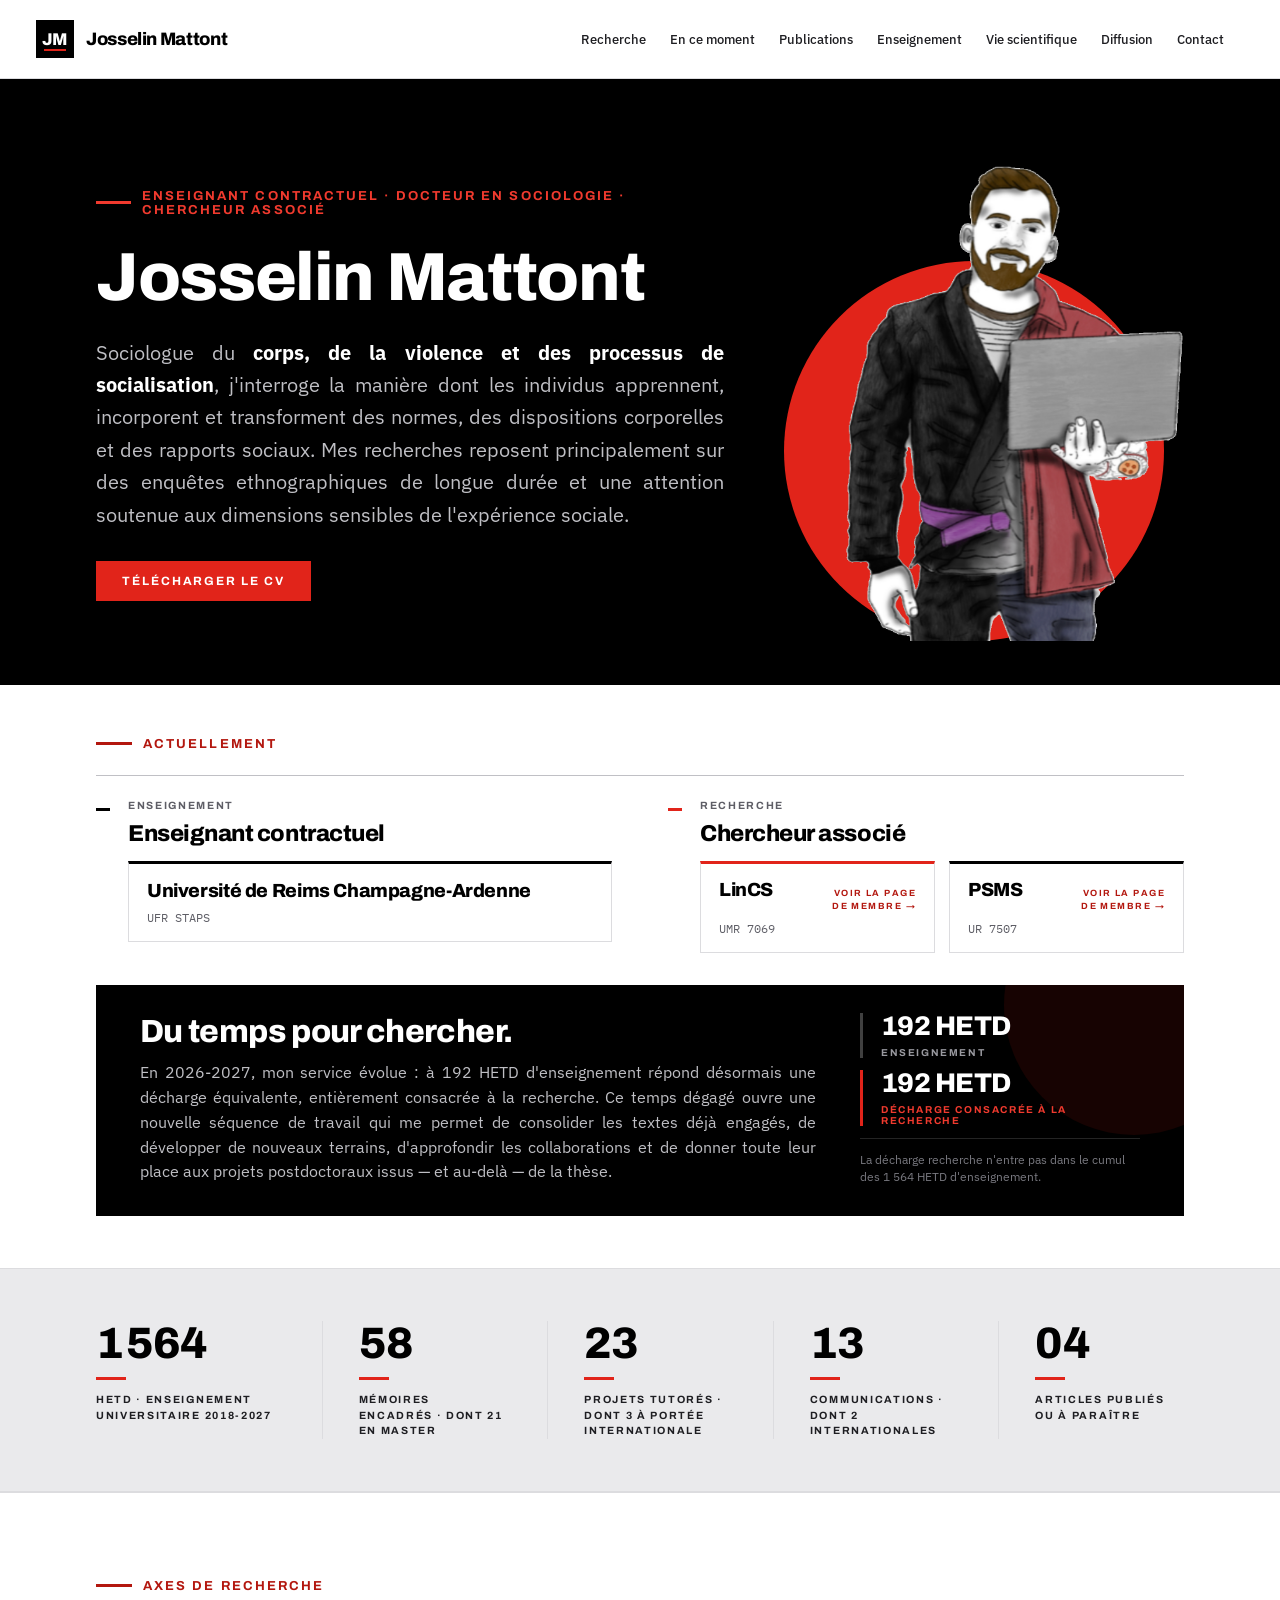
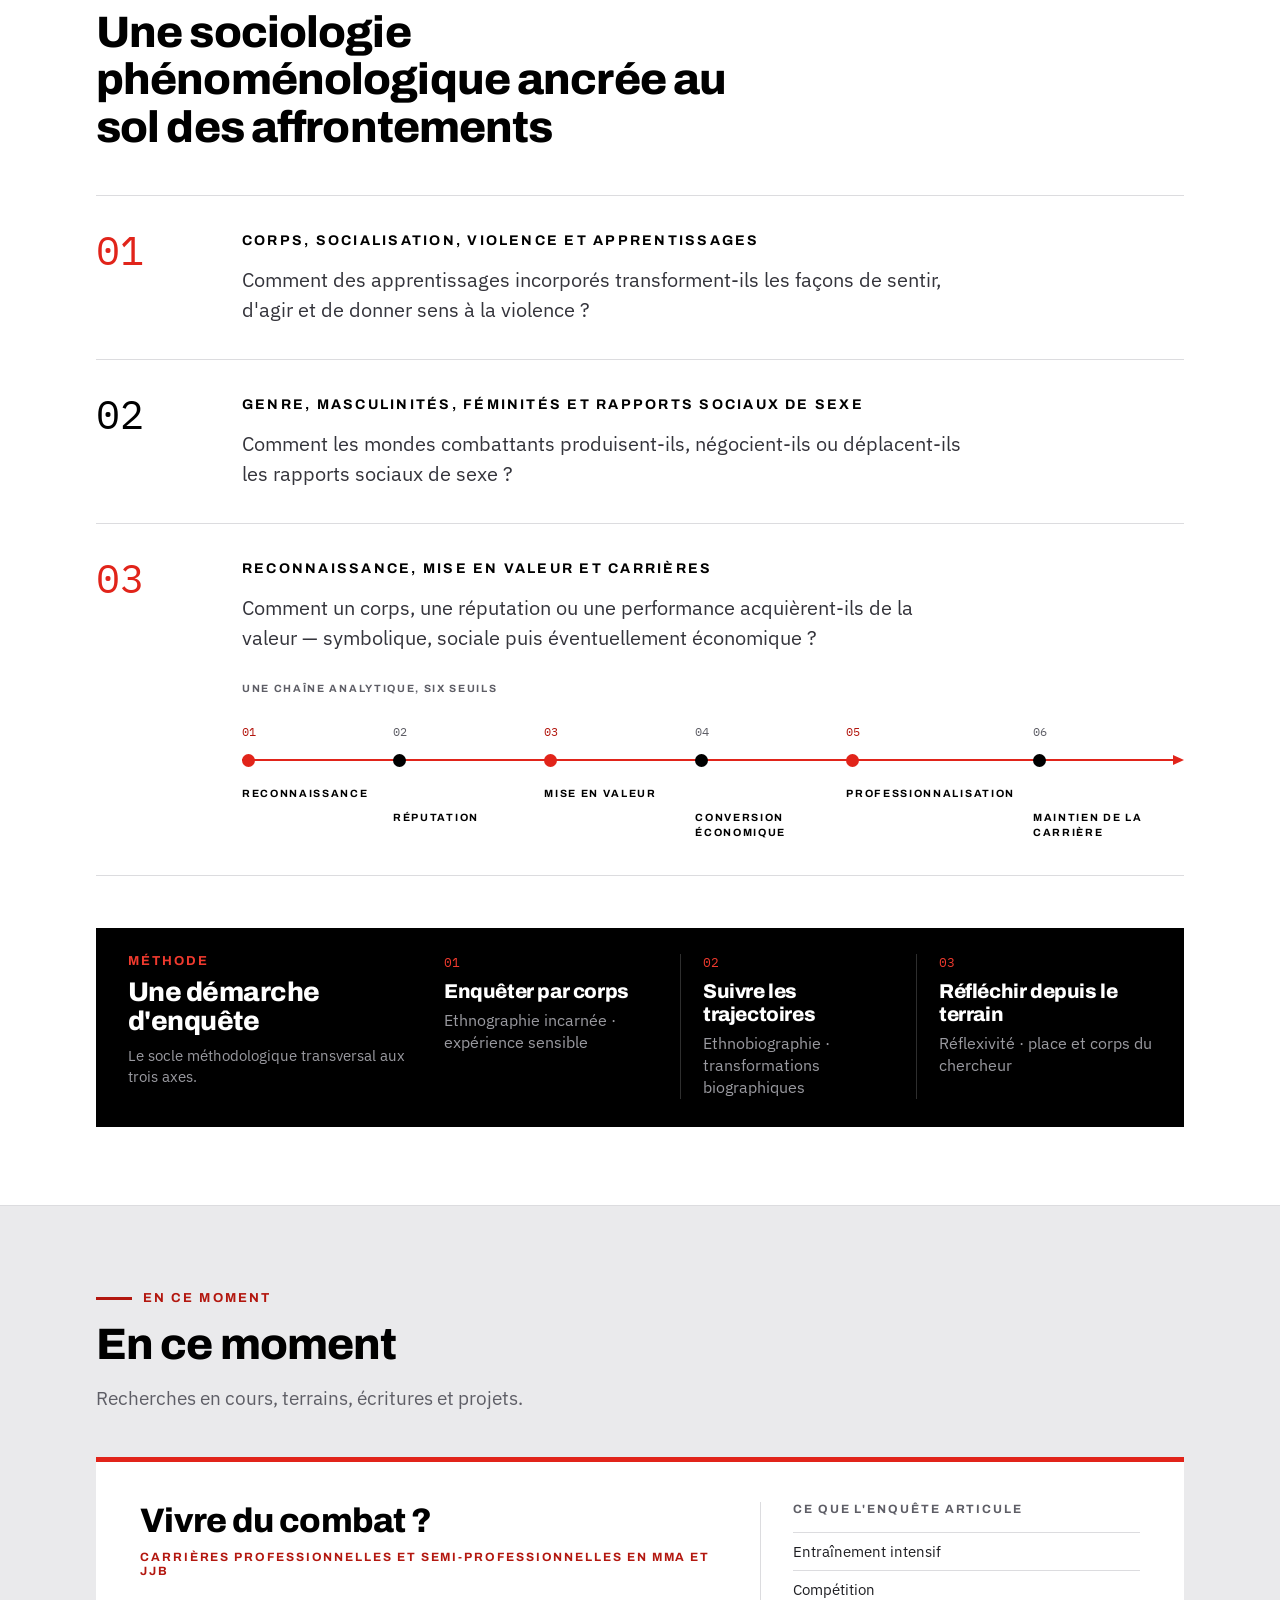
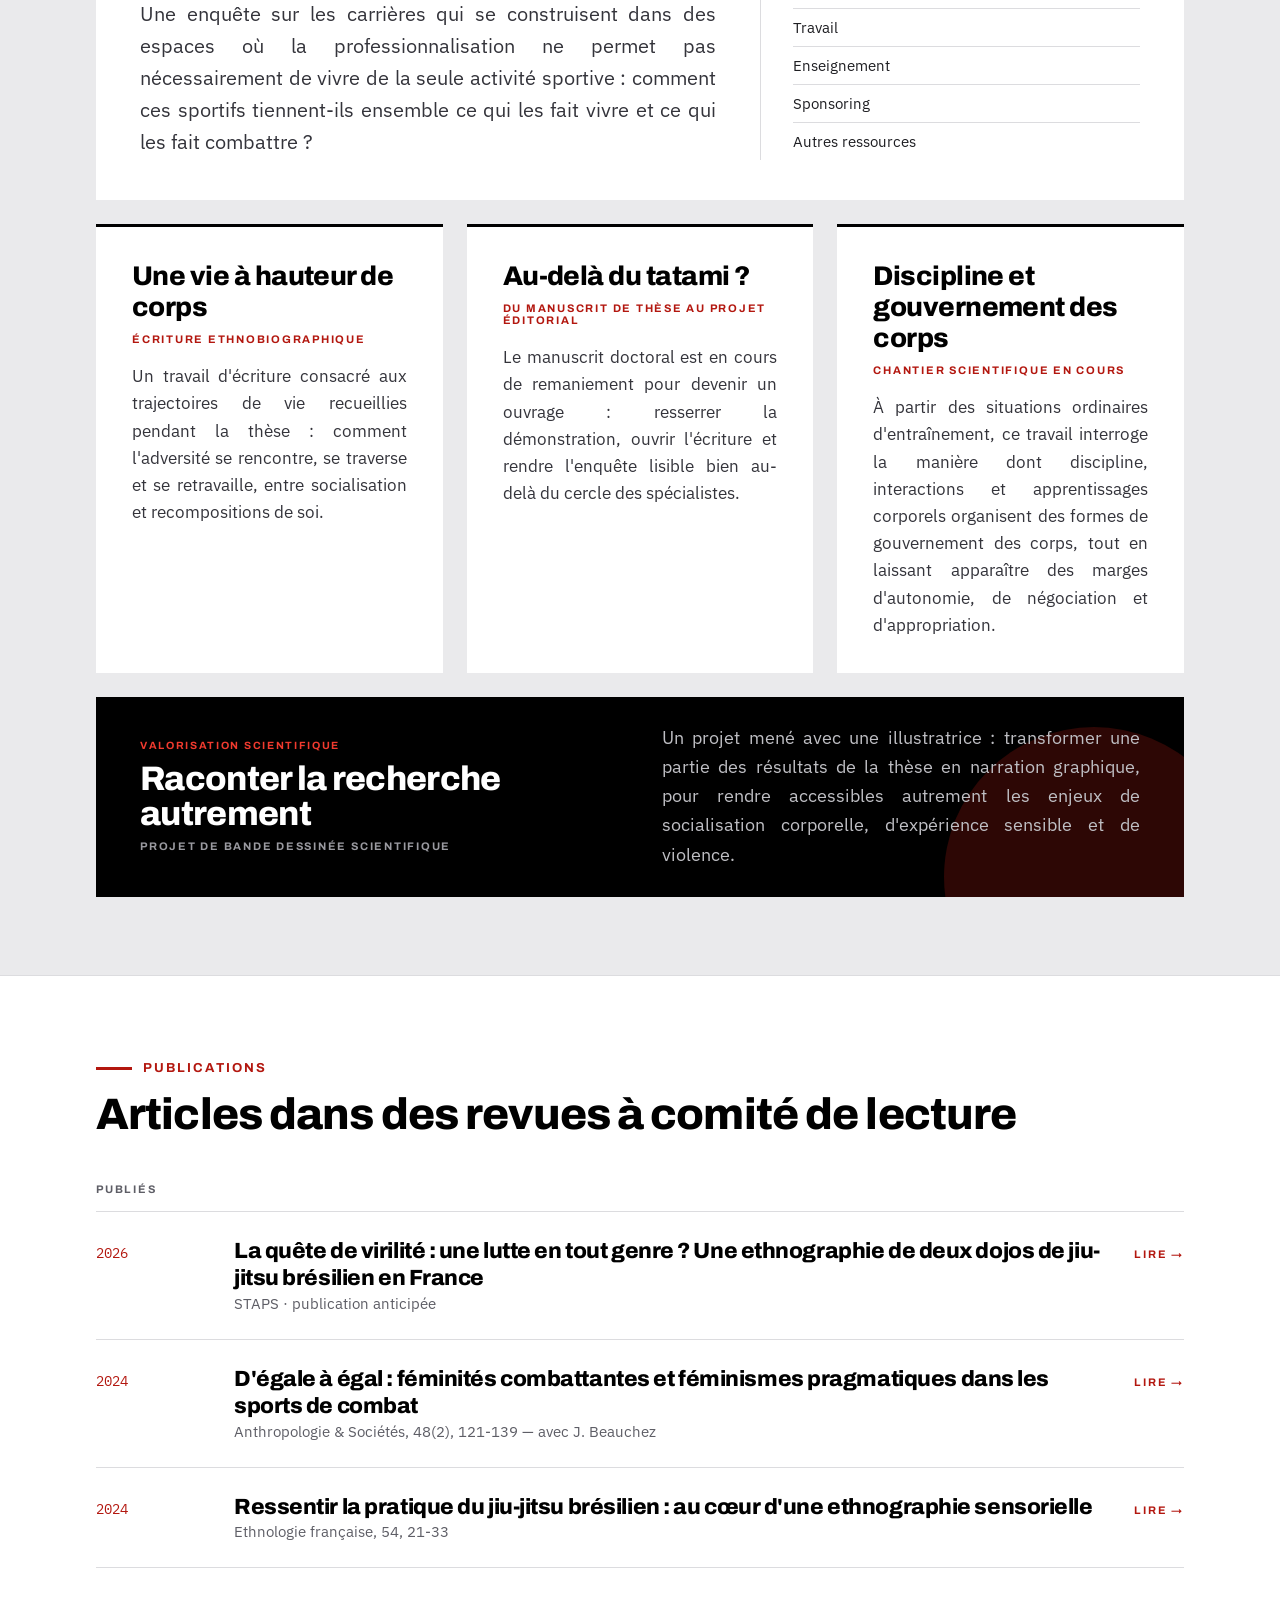
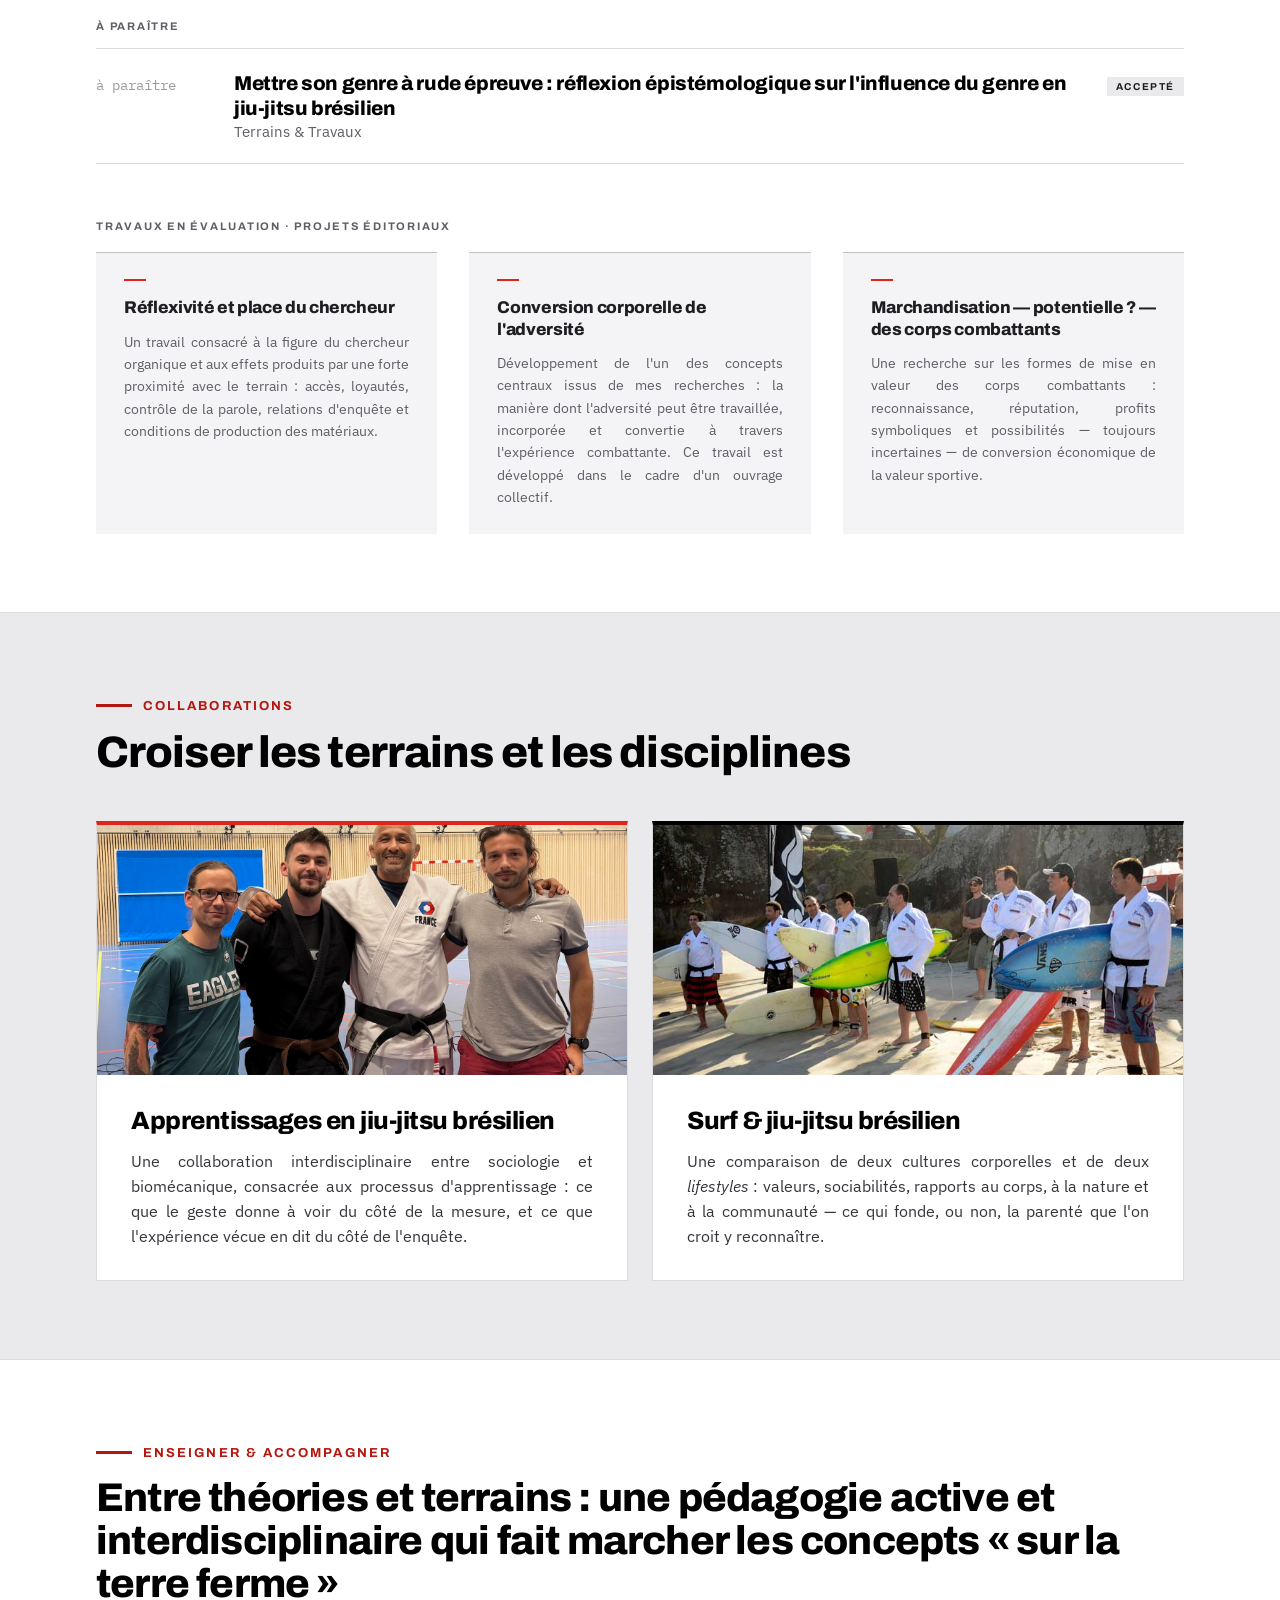
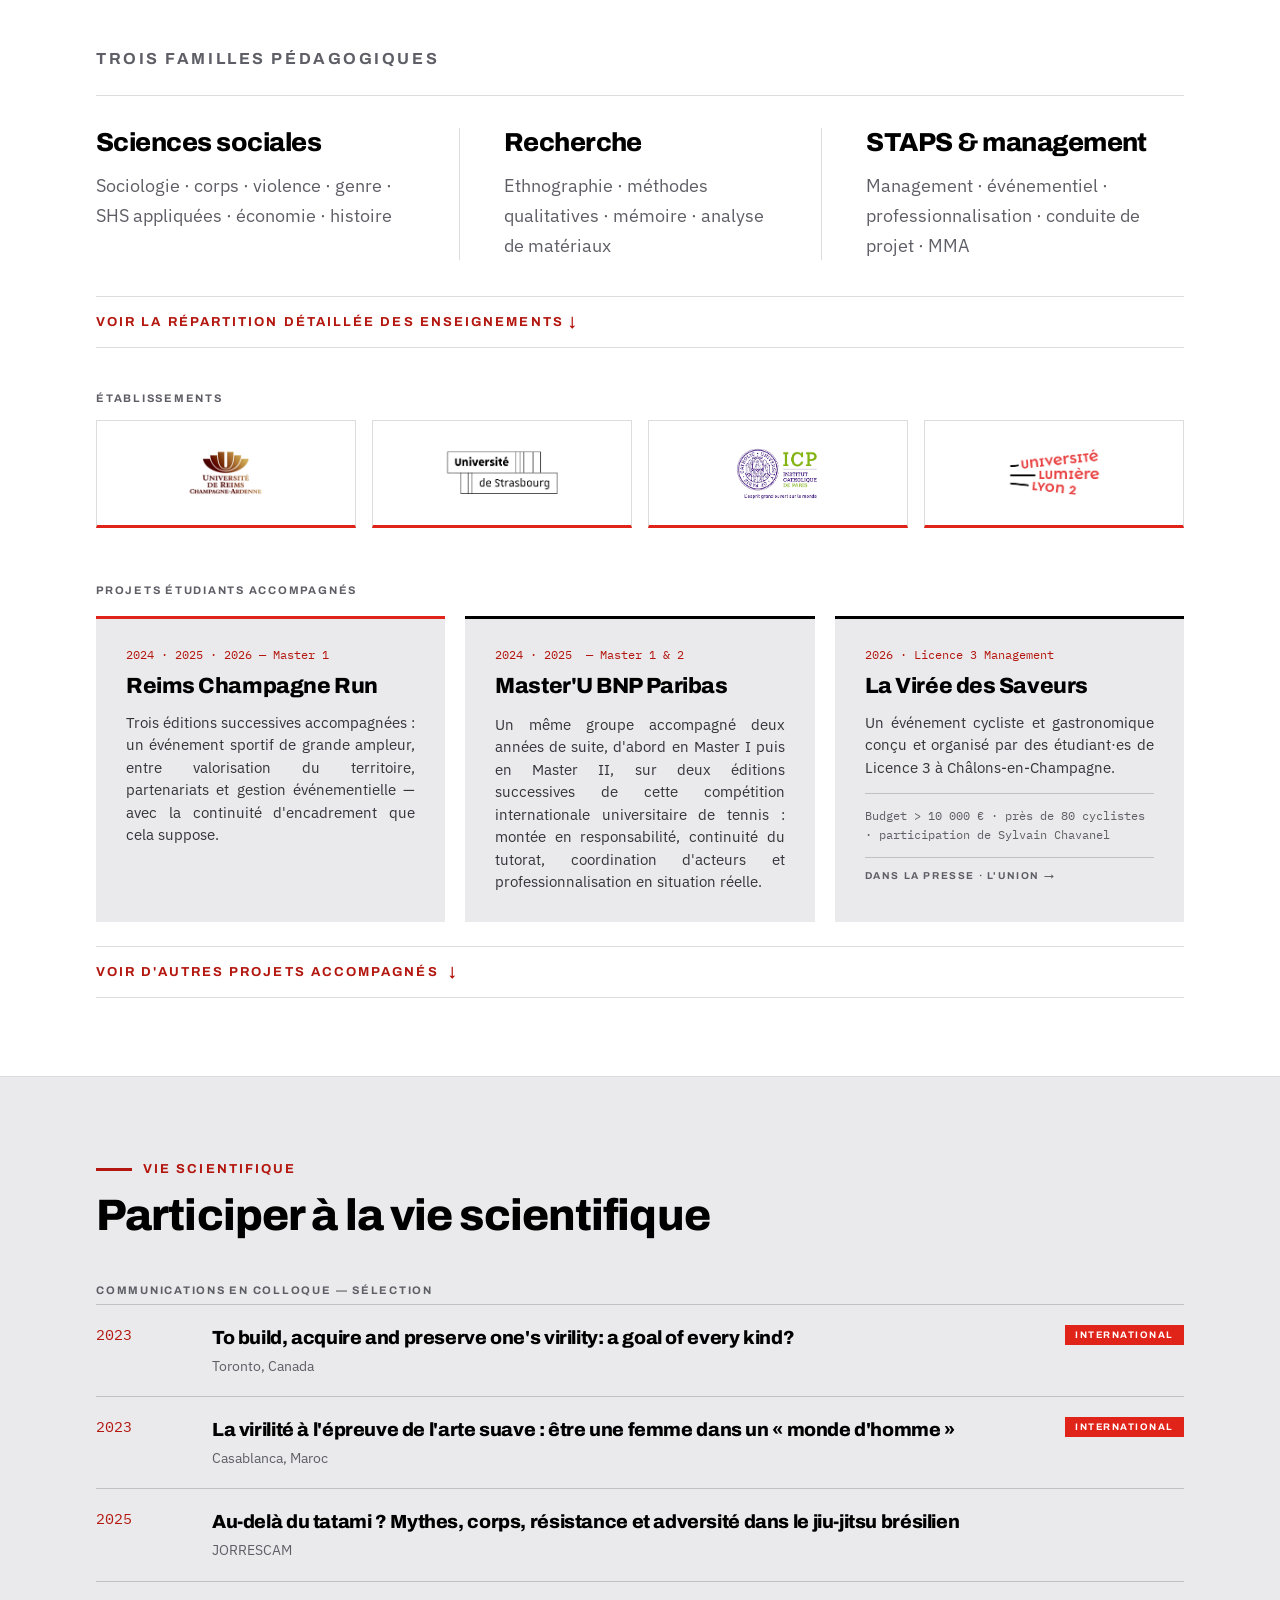
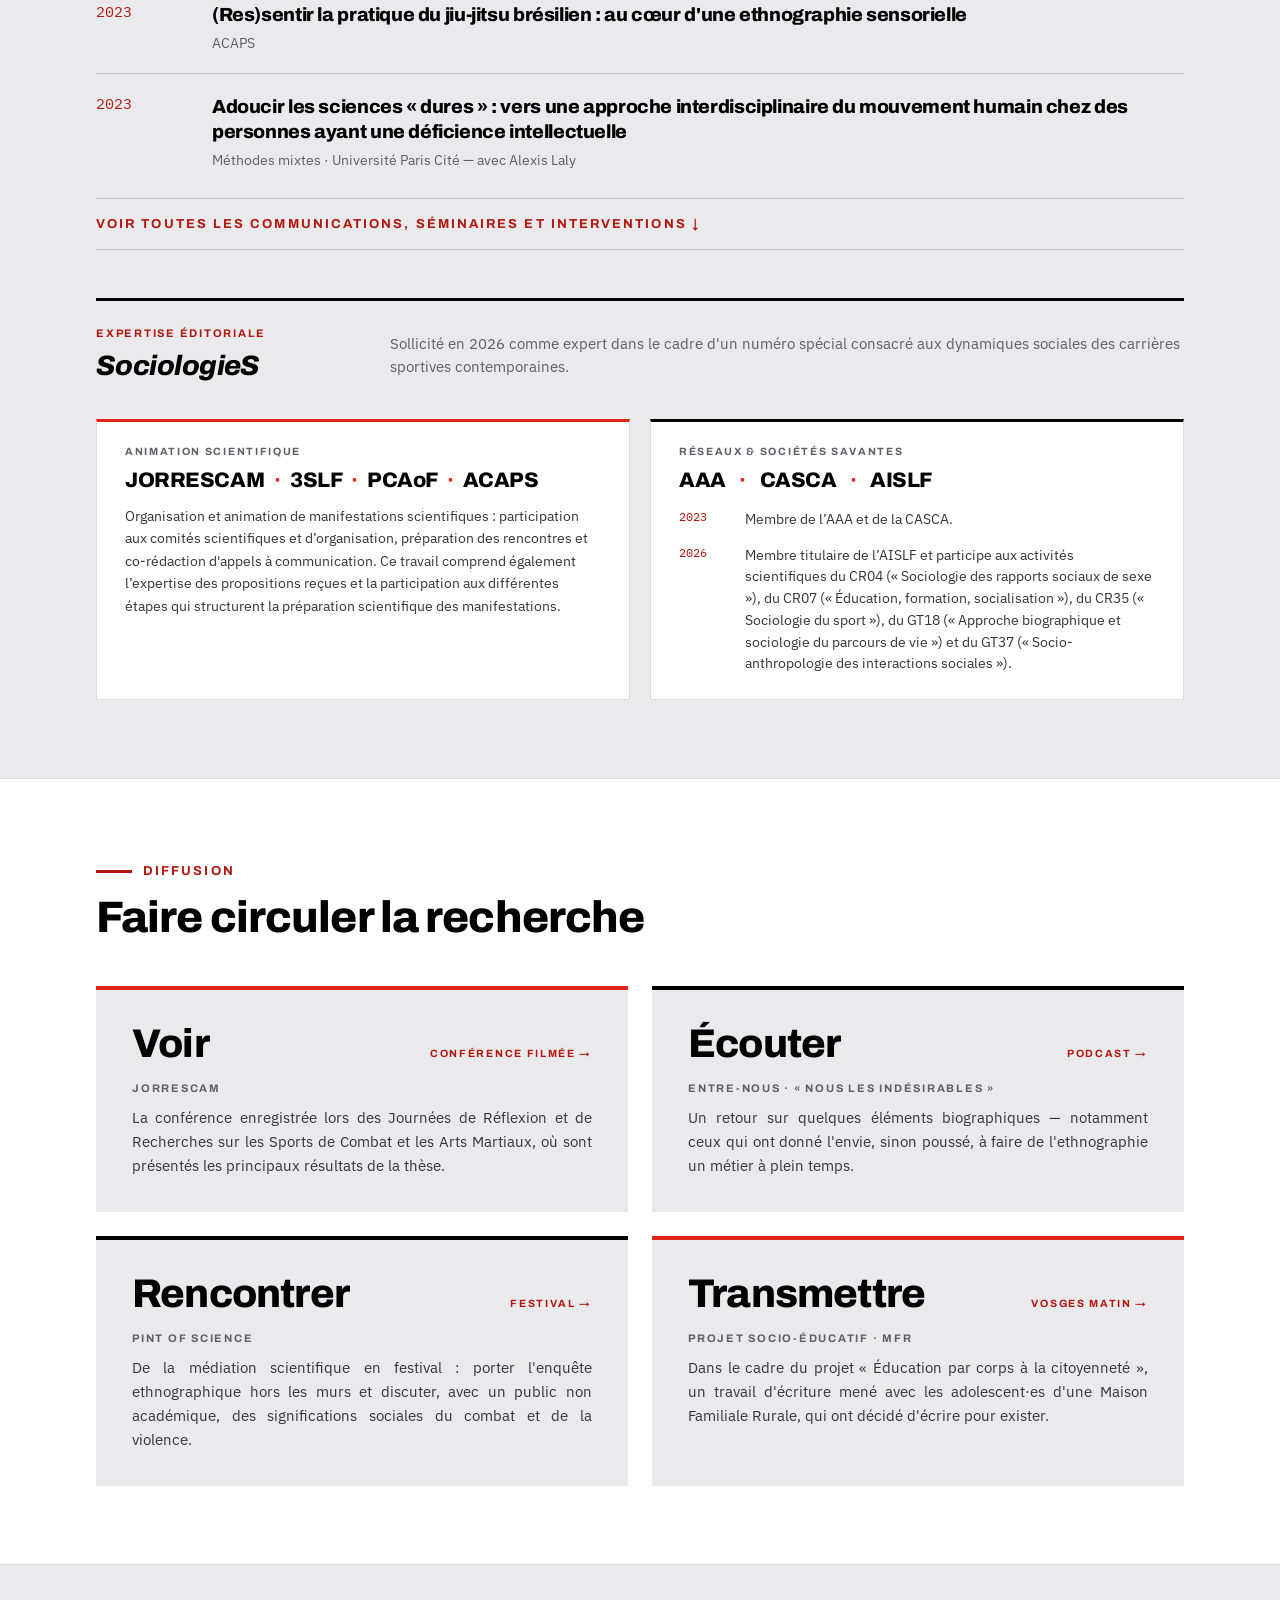
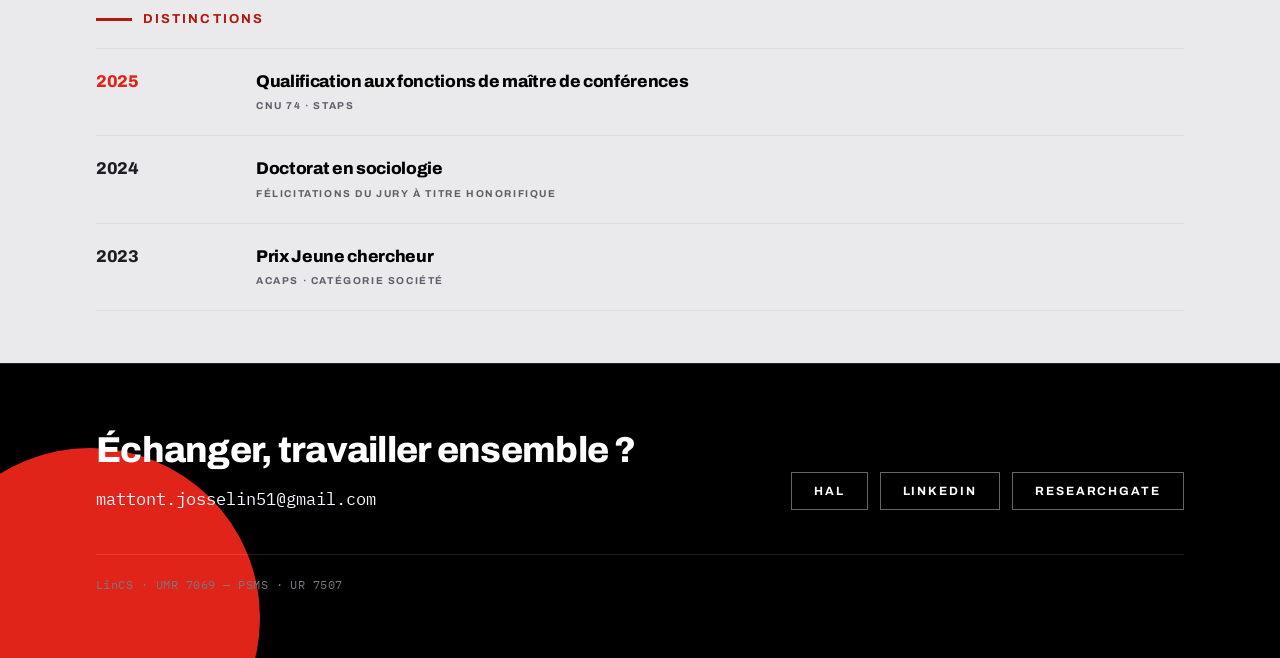
==== commit 85a92fc7: "Add files via upload" ====
--- a/index.html
+++ b/index.html
@@ -171,21 +171,8 @@
 
   <main id="contenu">
 
-  <!-- ========================= REPÈRES ========================= -->
-  <section id="reperes" style="background:#fff; border-bottom:1px solid #DCDCDF;">
-    <div style="max-width:1200px; margin:0 auto; padding:52px 56px;">
-      <div class="stats-grid" style="display:grid; grid-template-columns:repeat(5,1fr); gap:40px;">
-        <div><div class="h stat-num" data-count="1564" data-sep="1" style="font-size:44px; color:#000; line-height:1;">1 564</div><span style="display:block; width:30px; height:3px; background:#E1241A; margin:12px 0;"></span><div class="k" style="font-size:10.5px; color:#1E1E22; line-height:1.5;">HETD · enseignement universitaire 2018-2027</div></div>
-        <div class="stat-cell" style="border-left:1px solid #DCDCDF; padding-left:36px;"><div class="h stat-num" data-count="58" style="font-size:44px; color:#000; line-height:1;">58</div><span style="display:block; width:30px; height:3px; background:#E1241A; margin:12px 0;"></span><div class="k" style="font-size:10.5px; color:#1E1E22; line-height:1.5;">Mémoires encadrés · dont 21 en master</div></div>
-        <div class="stat-cell" style="border-left:1px solid #DCDCDF; padding-left:36px;"><div class="h stat-num" data-count="23" style="font-size:44px; color:#000; line-height:1;">23</div><span style="display:block; width:30px; height:3px; background:#E1241A; margin:12px 0;"></span><div class="k" style="font-size:10.5px; color:#1E1E22; line-height:1.5;">Projets tutorés · dont 3 à portée internationale</div></div>
-        <div class="stat-cell" style="border-left:1px solid #DCDCDF; padding-left:36px;"><div class="h stat-num" data-count="13" style="font-size:44px; color:#000; line-height:1;">13</div><span style="display:block; width:30px; height:3px; background:#E1241A; margin:12px 0;"></span><div class="k" style="font-size:10.5px; color:#1E1E22; line-height:1.5;">Communications · dont 2 internationales</div></div>
-        <div class="stat-cell" style="border-left:1px solid #DCDCDF; padding-left:36px;"><div class="h stat-num" data-count="4" data-pad="2" style="font-size:44px; color:#000; line-height:1;">04</div><span style="display:block; width:30px; height:3px; background:#E1241A; margin:12px 0;"></span><div class="k" style="font-size:10.5px; color:#1E1E22; line-height:1.5;">Articles publiés ou à paraître</div></div>
-      </div>
-    </div>
-  </section>
-
   <!-- ========================= ACTUELLEMENT ========================= -->
-  <section id="actuellement" style="background:#EAEAEC;">
+  <section id="actuellement" style="background:#fff;">
     <div style="max-width:1200px; margin:0 auto; padding:44px 56px 52px;">
       <div class="k" style="display:inline-flex; align-items:center; gap:11px; font-size:13px; color:#B3170F; margin-bottom:24px;"><span style="width:36px; height:3px; background:currentColor;"></span>Actuellement</div>
 
@@ -255,6 +242,19 @@
     </div>
   </section>
 
+  <!-- ========================= REPÈRES ========================= -->
+  <section id="reperes" style="background:#EAEAEC; border-top:1px solid #DCDCDF; border-bottom:1px solid #DCDCDF;">
+    <div style="max-width:1200px; margin:0 auto; padding:52px 56px;">
+      <div class="stats-grid" style="display:grid; grid-template-columns:repeat(5,1fr); gap:40px;">
+        <div><div class="h stat-num" data-count="1564" data-sep="1" style="font-size:44px; color:#000; line-height:1;">1 564</div><span style="display:block; width:30px; height:3px; background:#E1241A; margin:12px 0;"></span><div class="k" style="font-size:10.5px; color:#1E1E22; line-height:1.5;">HETD · enseignement universitaire 2018-2027</div></div>
+        <div class="stat-cell" style="border-left:1px solid #DCDCDF; padding-left:36px;"><div class="h stat-num" data-count="58" style="font-size:44px; color:#000; line-height:1;">58</div><span style="display:block; width:30px; height:3px; background:#E1241A; margin:12px 0;"></span><div class="k" style="font-size:10.5px; color:#1E1E22; line-height:1.5;">Mémoires encadrés · dont 21 en master</div></div>
+        <div class="stat-cell" style="border-left:1px solid #DCDCDF; padding-left:36px;"><div class="h stat-num" data-count="23" style="font-size:44px; color:#000; line-height:1;">23</div><span style="display:block; width:30px; height:3px; background:#E1241A; margin:12px 0;"></span><div class="k" style="font-size:10.5px; color:#1E1E22; line-height:1.5;">Projets tutorés · dont 3 à portée internationale</div></div>
+        <div class="stat-cell" style="border-left:1px solid #DCDCDF; padding-left:36px;"><div class="h stat-num" data-count="13" style="font-size:44px; color:#000; line-height:1;">13</div><span style="display:block; width:30px; height:3px; background:#E1241A; margin:12px 0;"></span><div class="k" style="font-size:10.5px; color:#1E1E22; line-height:1.5;">Communications · dont 2 internationales</div></div>
+        <div class="stat-cell" style="border-left:1px solid #DCDCDF; padding-left:36px;"><div class="h stat-num" data-count="4" data-pad="2" style="font-size:44px; color:#000; line-height:1;">04</div><span style="display:block; width:30px; height:3px; background:#E1241A; margin:12px 0;"></span><div class="k" style="font-size:10.5px; color:#1E1E22; line-height:1.5;">Articles publiés ou à paraître</div></div>
+      </div>
+    </div>
+  </section>
+
   <!-- ======================= AXES DE RECHERCHE ======================= -->
   <section id="recherche" style="background:#fff; border-top:1px solid #DCDCDF; border-bottom:1px solid #DCDCDF;">
     <div style="max-width:1200px; margin:0 auto; padding:78px 56px;">
@@ -709,7 +709,7 @@
           <div class="k" style="font-size:11px; color:#5E5E66; margin-bottom:12px;">JORRESCAM</div>
           <p style="font-size:15px; line-height:1.6; margin:0; color:#34343B; text-align:justify;">La conférence enregistrée lors des Journées de Réflexion et de Recherches sur les Sports de Combat et les Arts Martiaux, où sont présentés les principaux résultats de la thèse.</p>
         </a>
-        <a href="https://podcast.ausha.co/entre-nous-1/josselin-mattont-nous-les-indesirables" target="_blank" rel="noopener" style="display:flex; flex-direction:column; background:#EAEAEC; border-top:4px solid #000; padding:34px 36px; text-decoration:none;">
+        <a href="https://open.spotify.com/episode/25yjpw9a0GOyRkuyltjtAn?si=OFEGn4SoScuklnFsqIMasQ" target="_blank" rel="noopener" style="display:flex; flex-direction:column; background:#EAEAEC; border-top:4px solid #000; padding:34px 36px; text-decoration:none;">
           <div style="display:flex; align-items:baseline; justify-content:space-between; gap:14px; margin-bottom:18px;"><span class="h" style="font-size:40px; color:#000; line-height:1;">Écouter</span><span class="k" style="font-size:10.5px; color:#B3170F;">Podcast →</span></div>
           <div class="k" style="font-size:11px; color:#5E5E66; margin-bottom:12px;">Entre-nous · « Nous les indésirables »</div>
           <p style="font-size:15px; line-height:1.6; margin:0; color:#34343B; text-align:justify;">Un retour sur quelques éléments biographiques — notamment ceux qui ont donné l'envie, sinon poussé, à faire de l'ethnographie un métier à plein temps.</p>
@@ -769,7 +769,7 @@
           <a href="https://www.researchgate.net/profile/Josselin-Mattont" target="_blank" rel="noopener" style="padding:11px 22px; border:1.5px solid rgba(255,255,255,0.4); color:#fff; text-decoration:none;">ResearchGate</a>
         </div>
       </div>
-      <div class="m" style="font-size: 12px; color: #fff; letter-spacing: 0.04em; margin-top: 44px; padding-top: 22px; border-top: 1px solid #fff;">LinCS · UMR 7069 — PSMS · UR 7507</div>
+      <div class="m" style="font-size: 12px; color: #78787F; letter-spacing: 0.04em; margin-top: 44px; padding-top: 22px; border-top: 1px solid rgba(255,255,255,0.12)">LinCS · UMR 7069 — PSMS · UR 7507</div>
     </div>
   </footer>
 
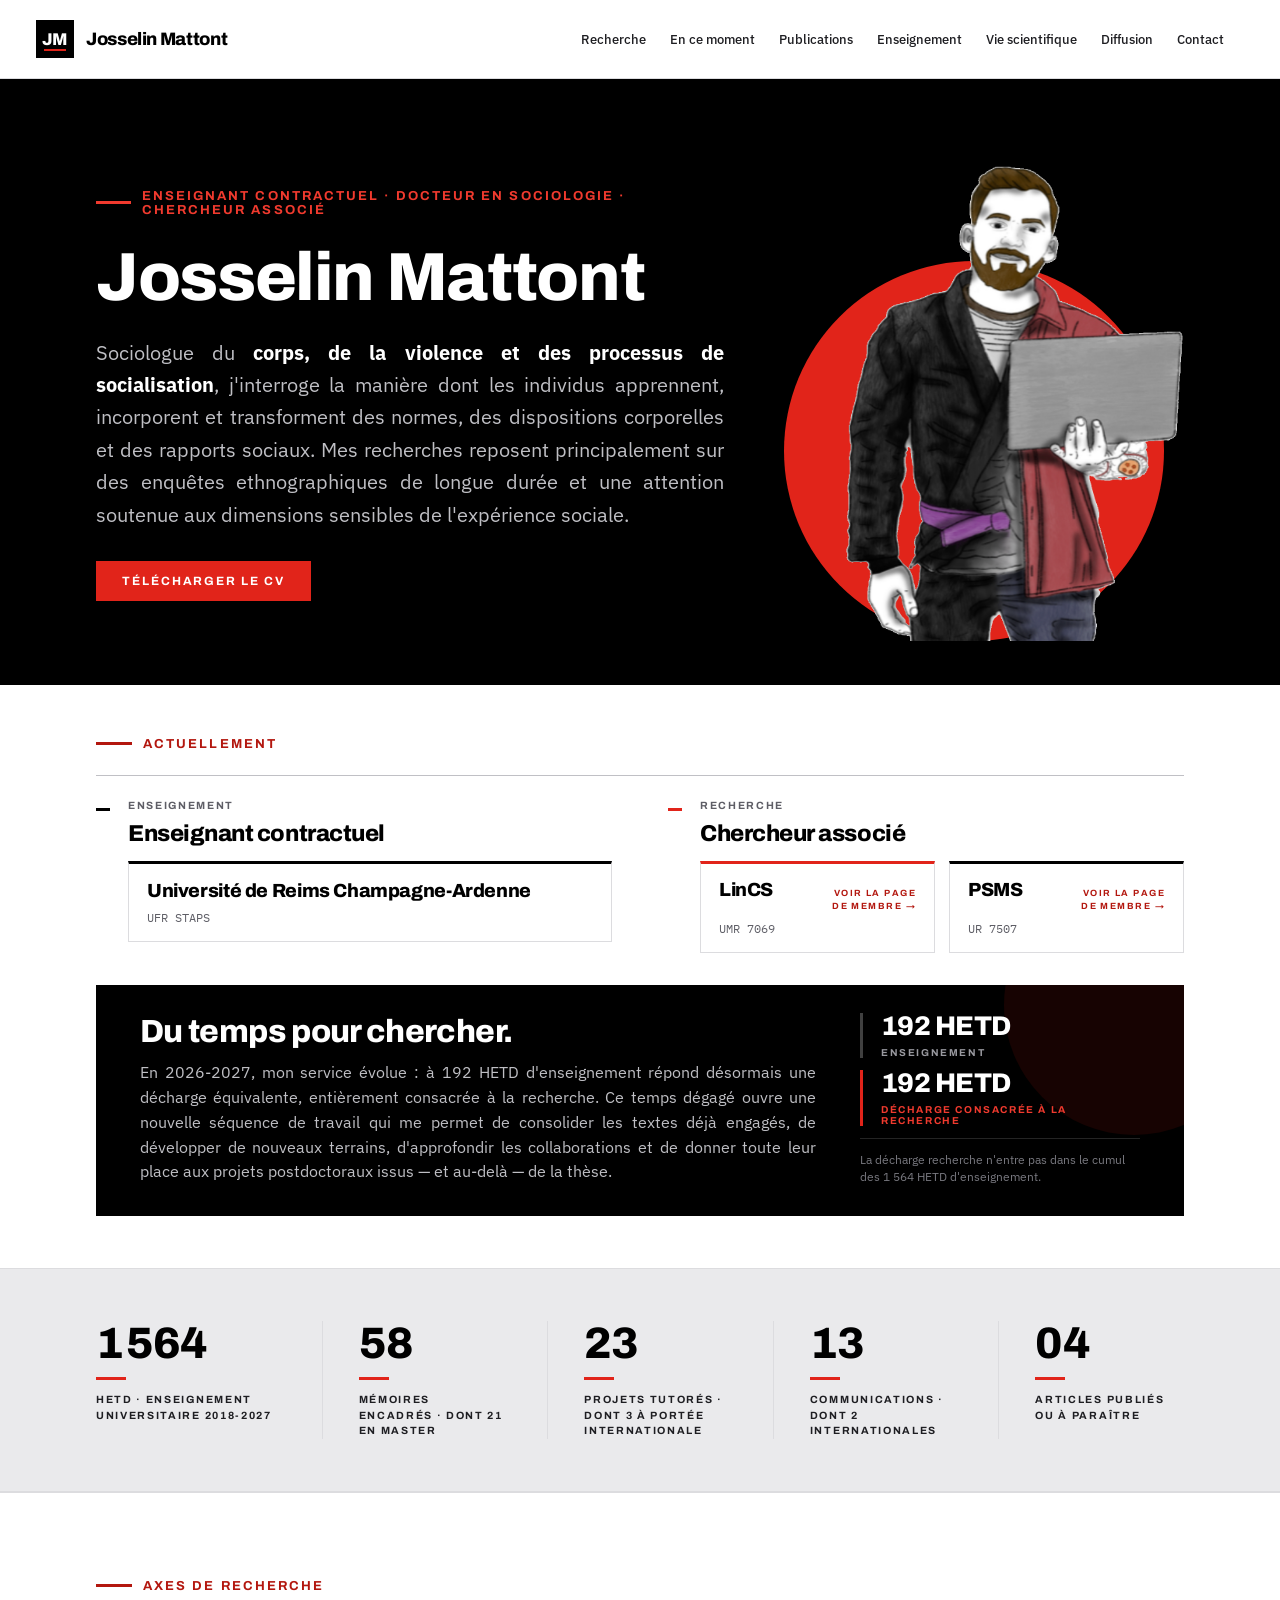
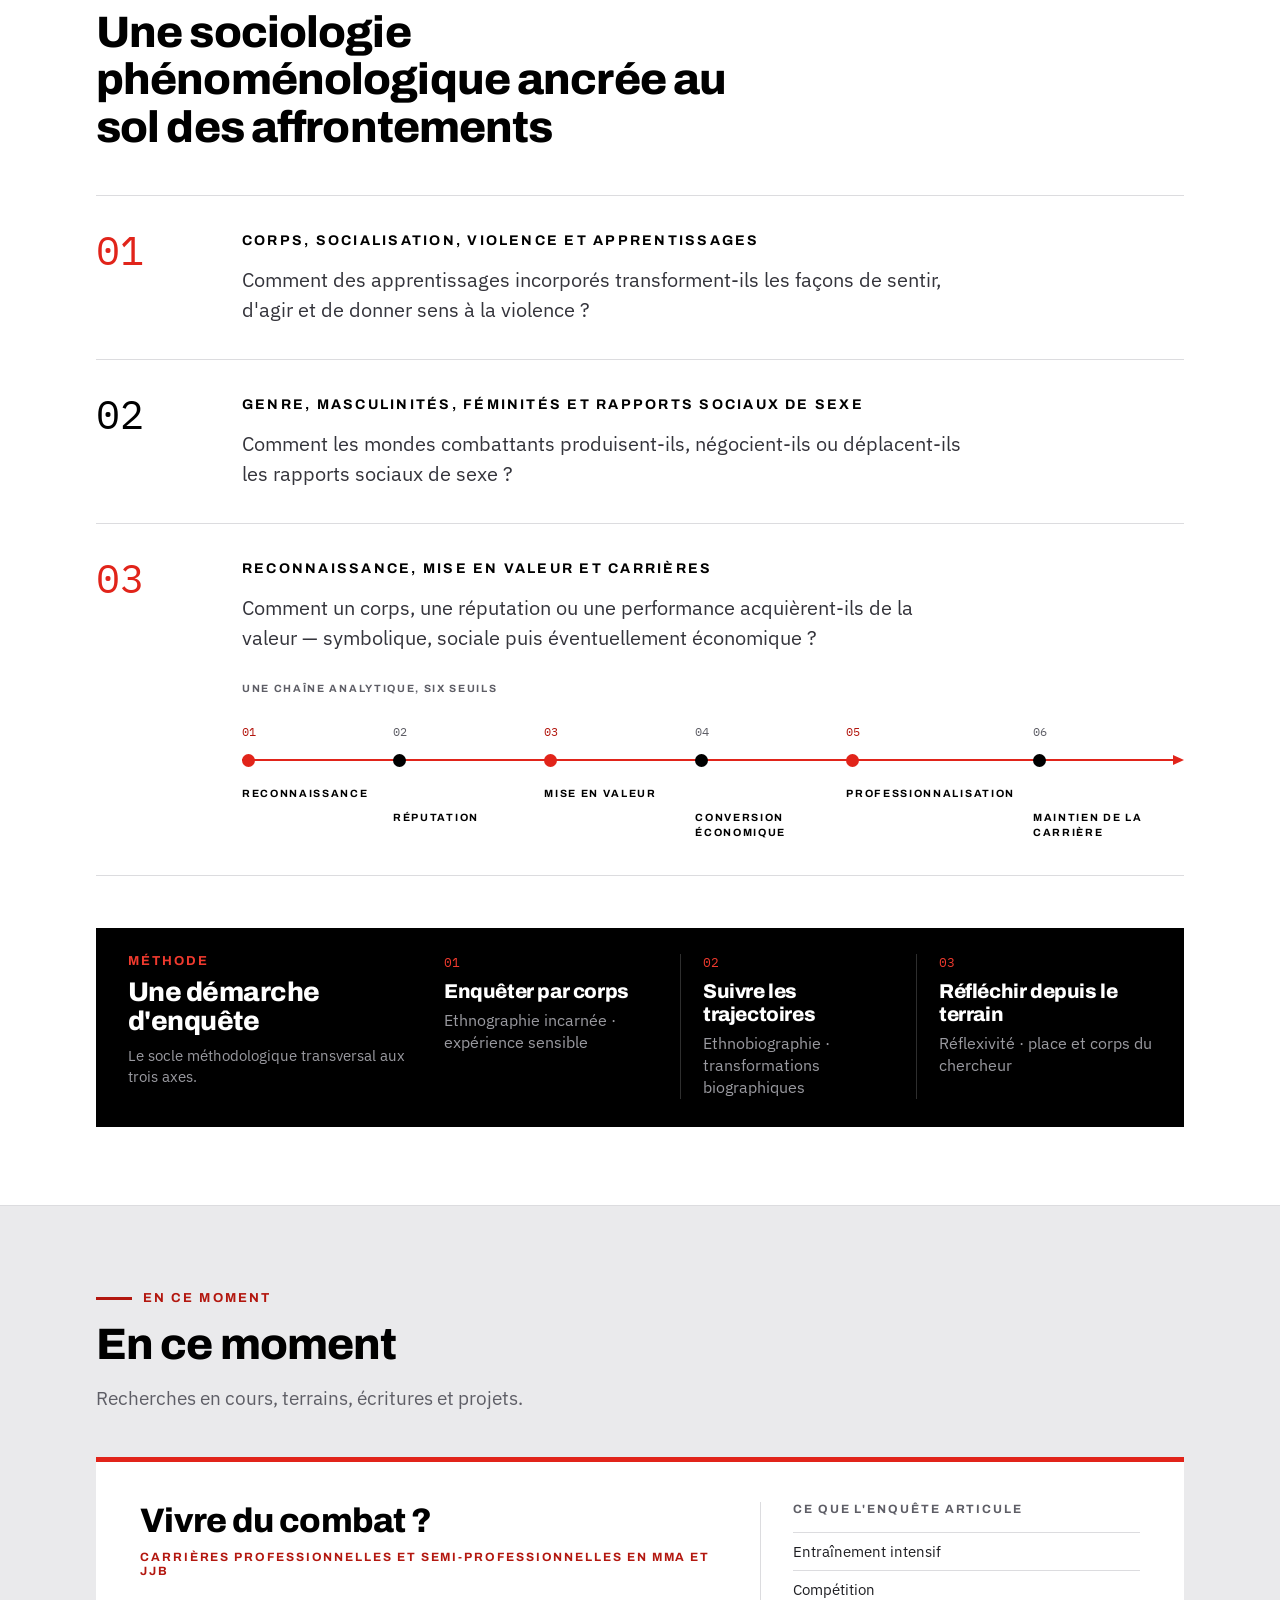
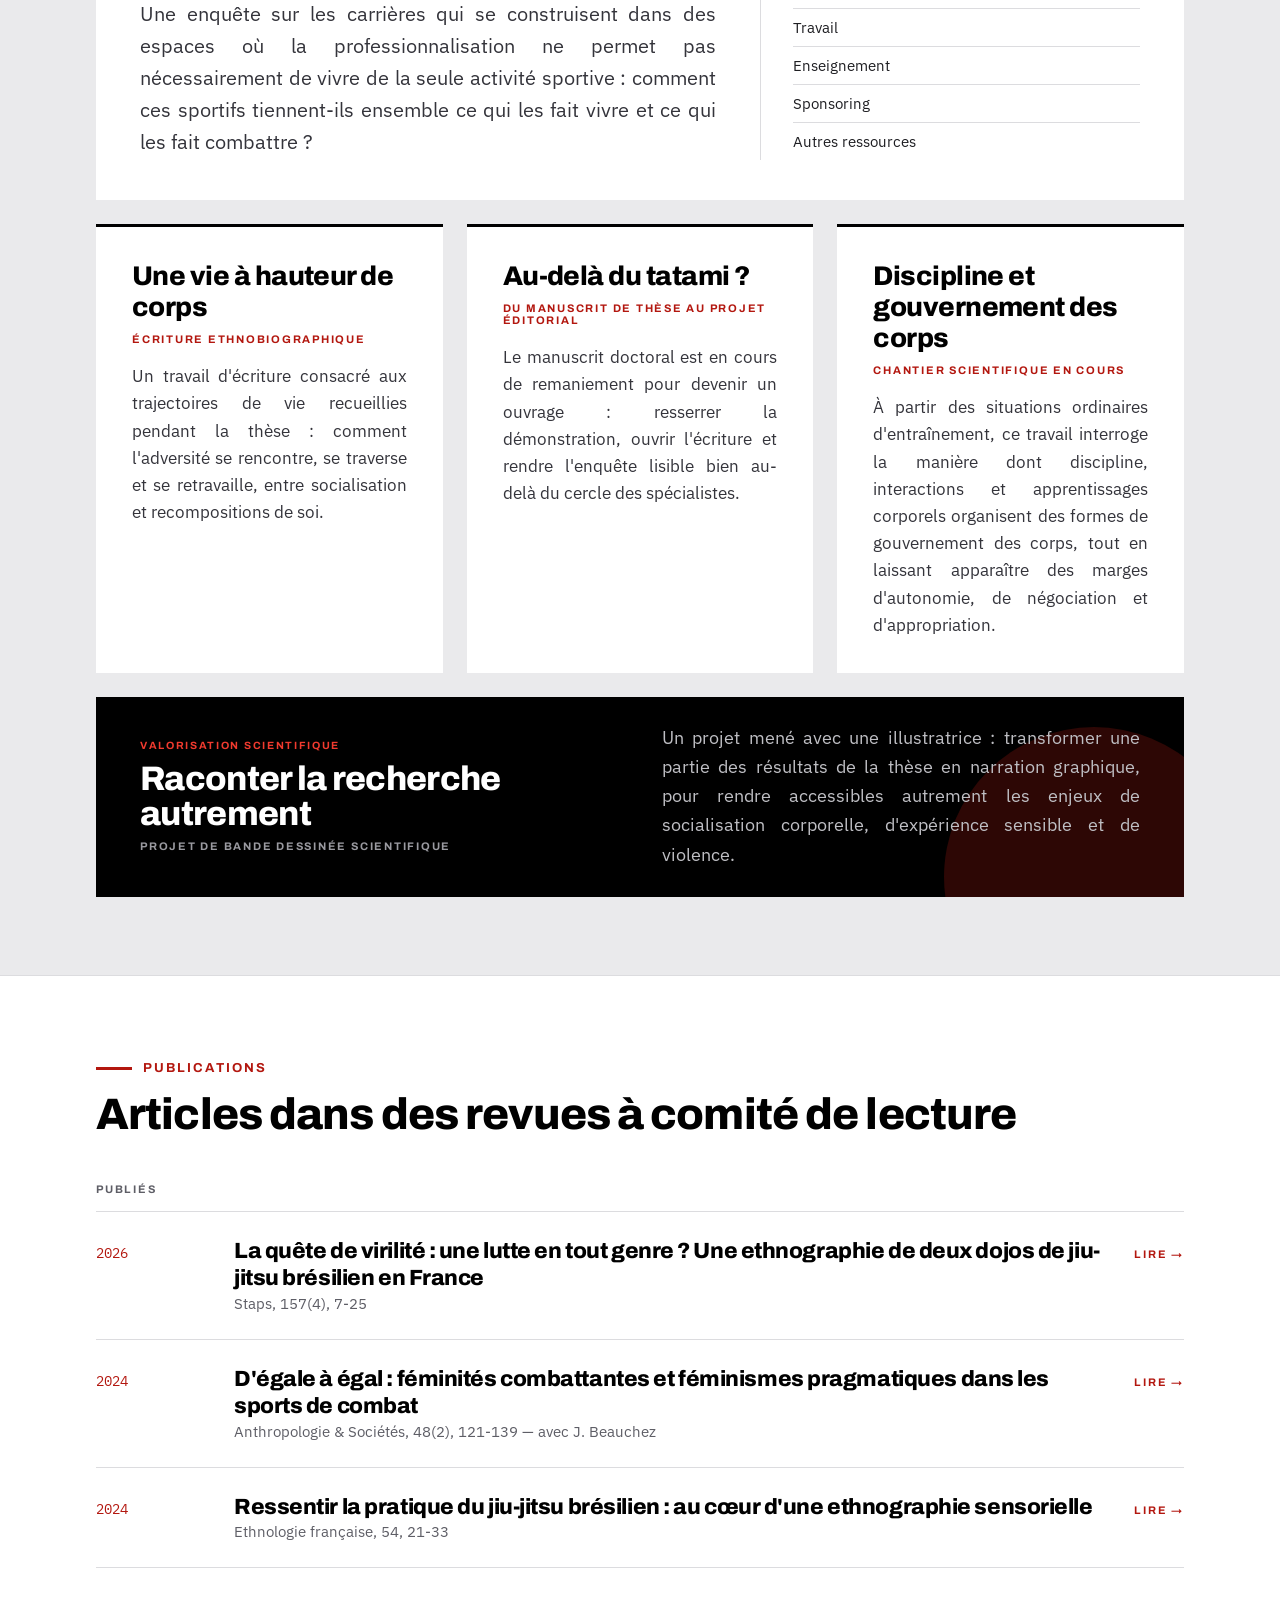
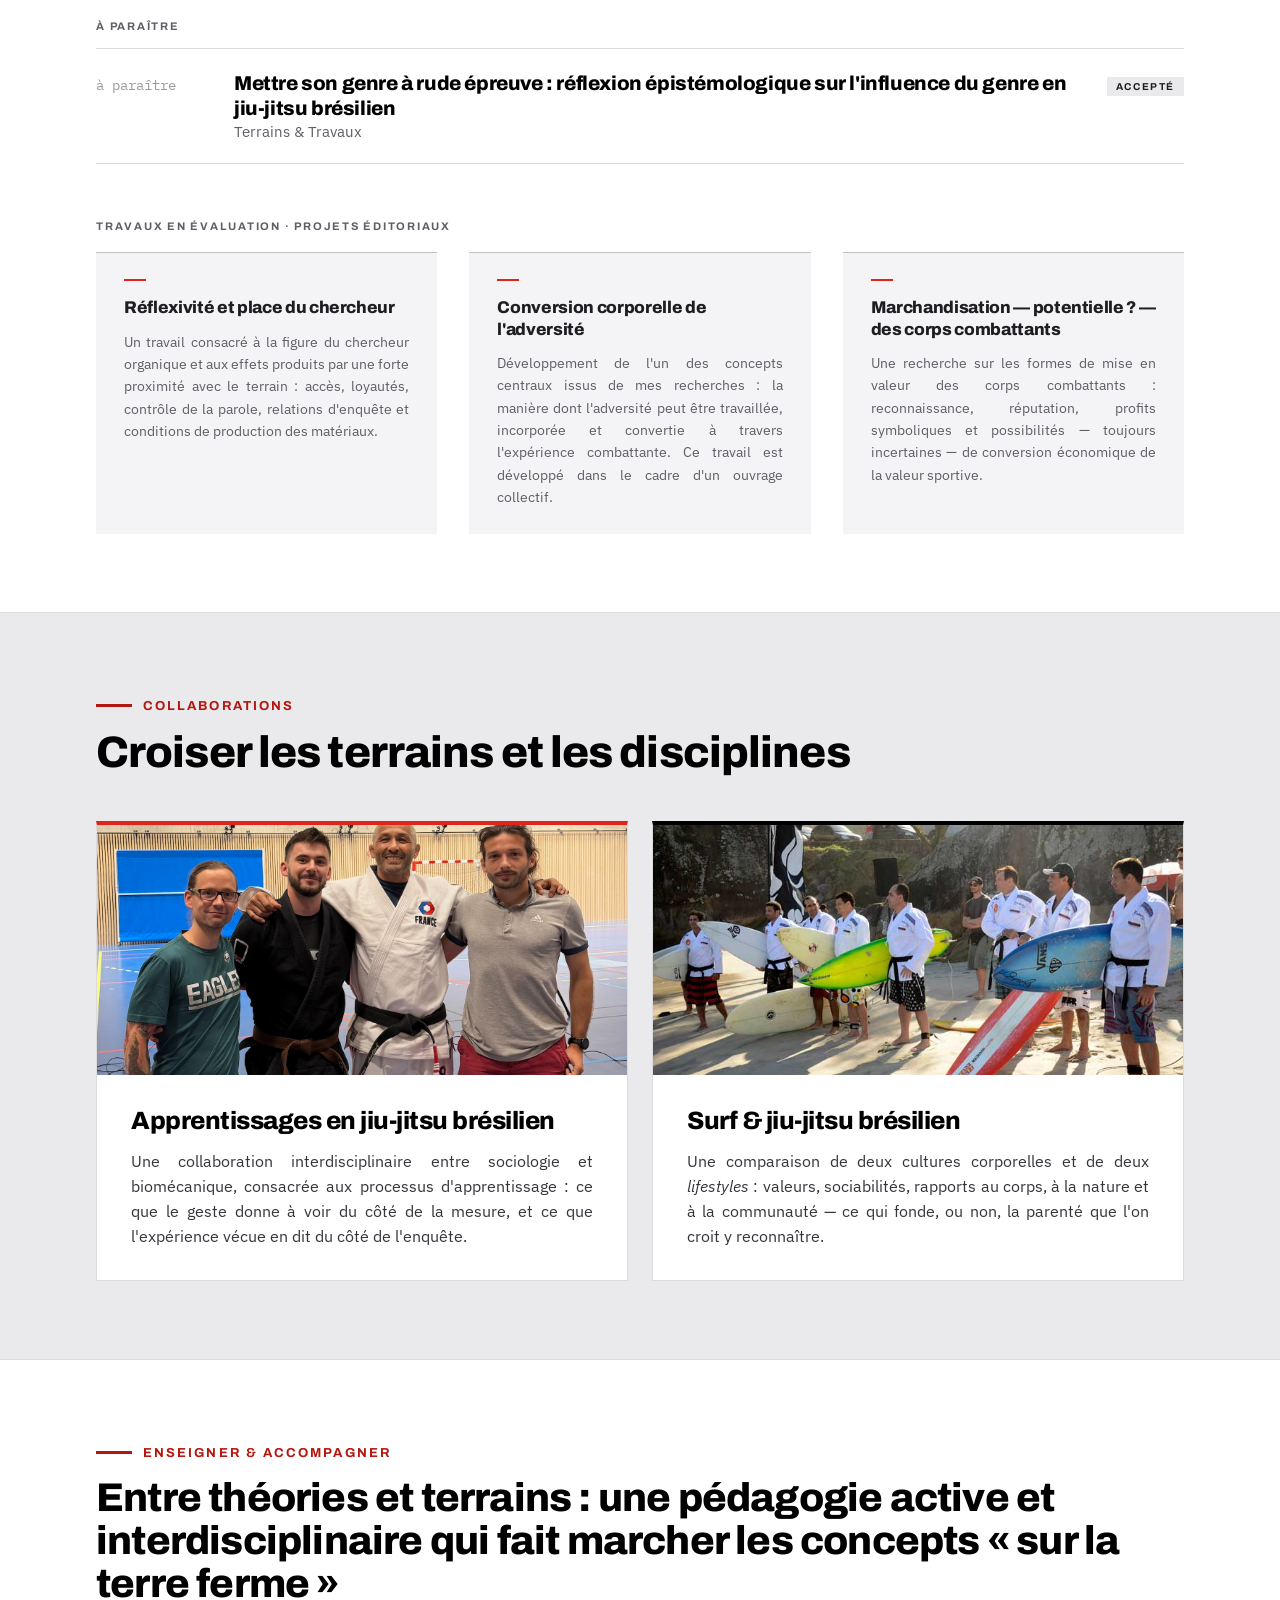
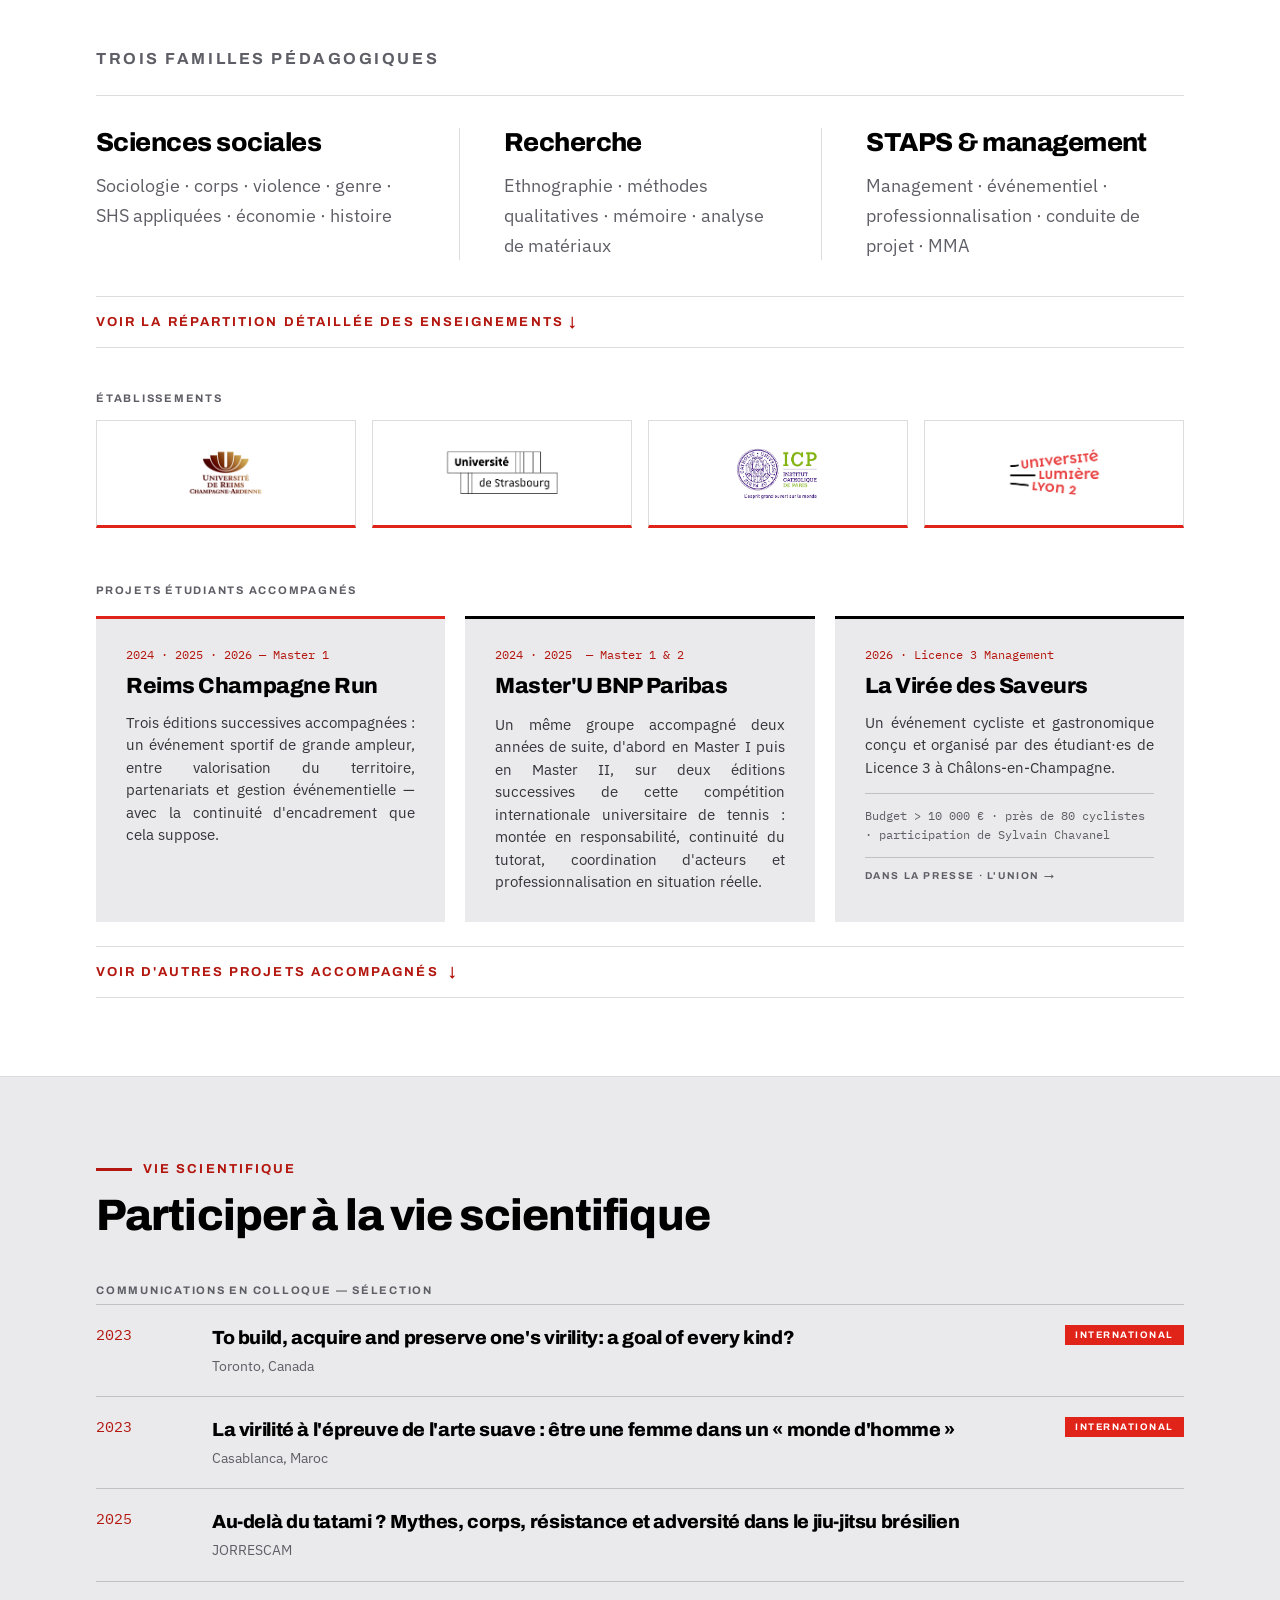
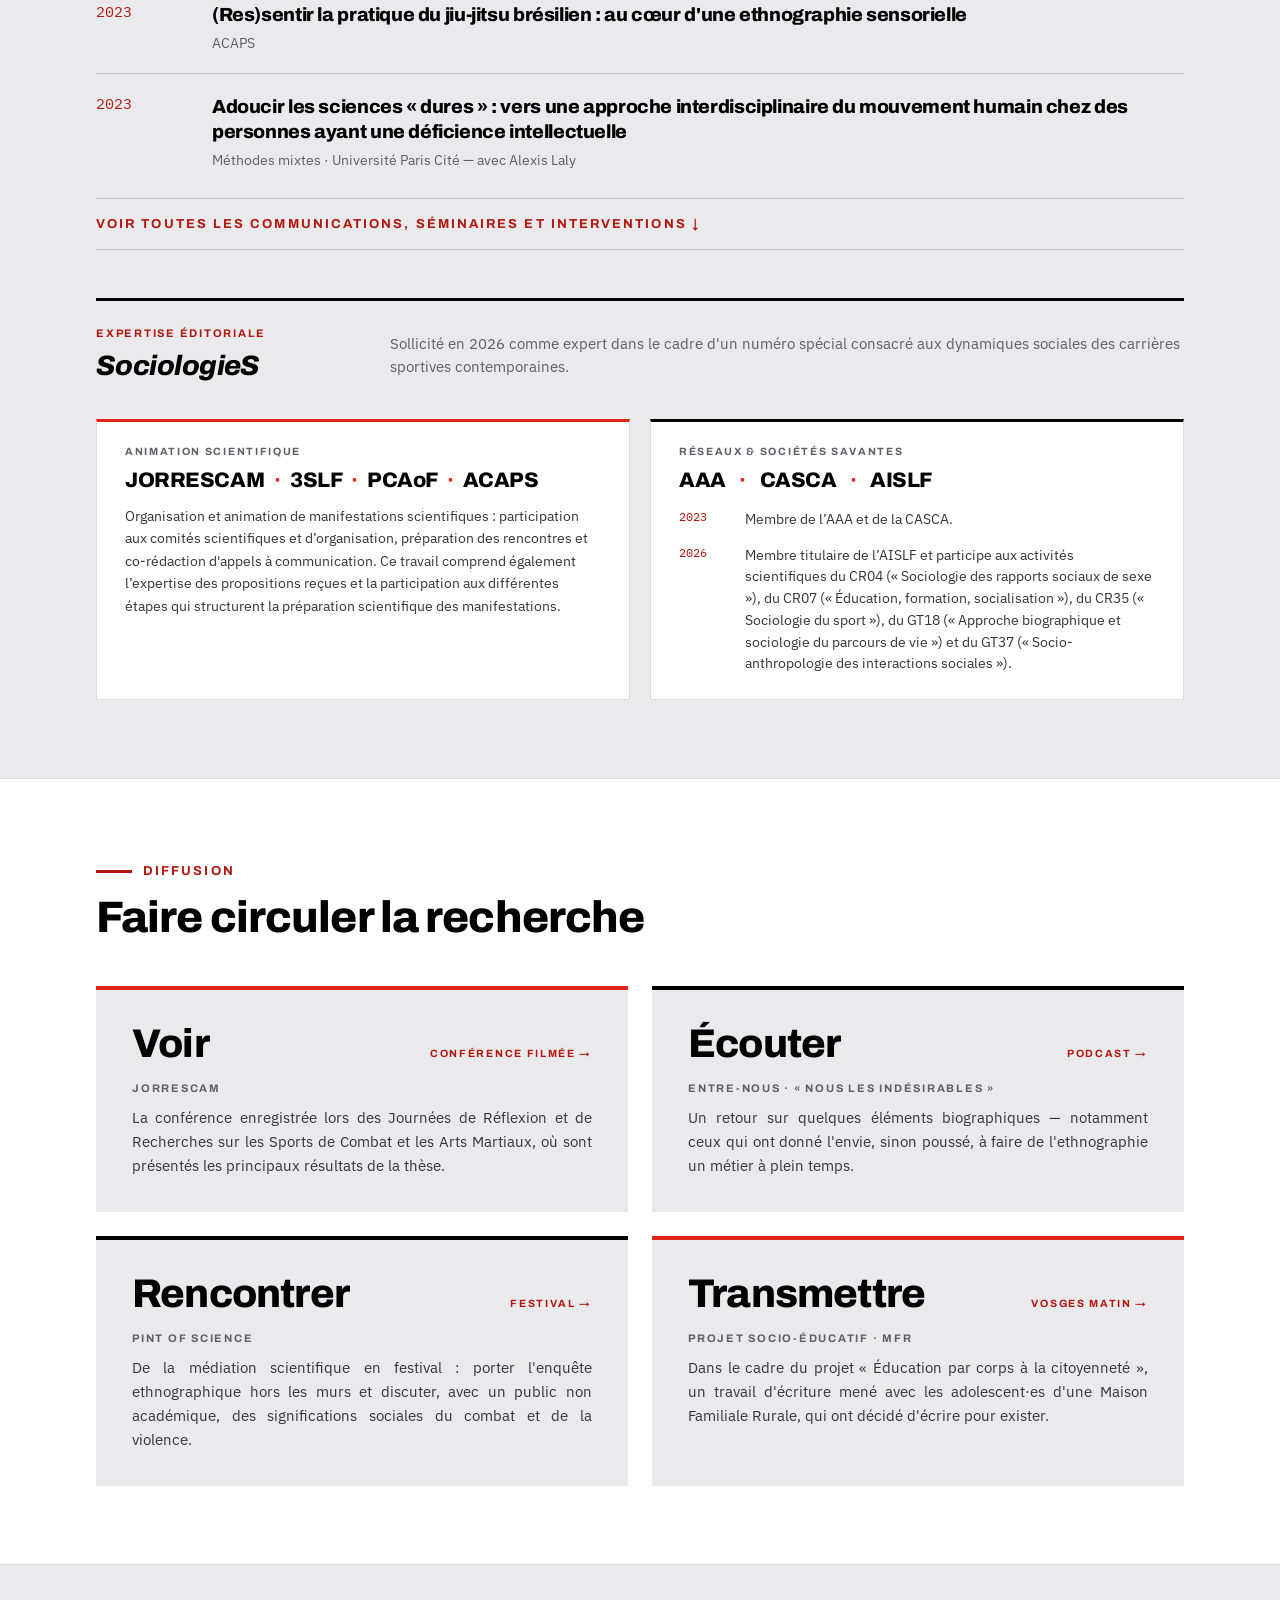
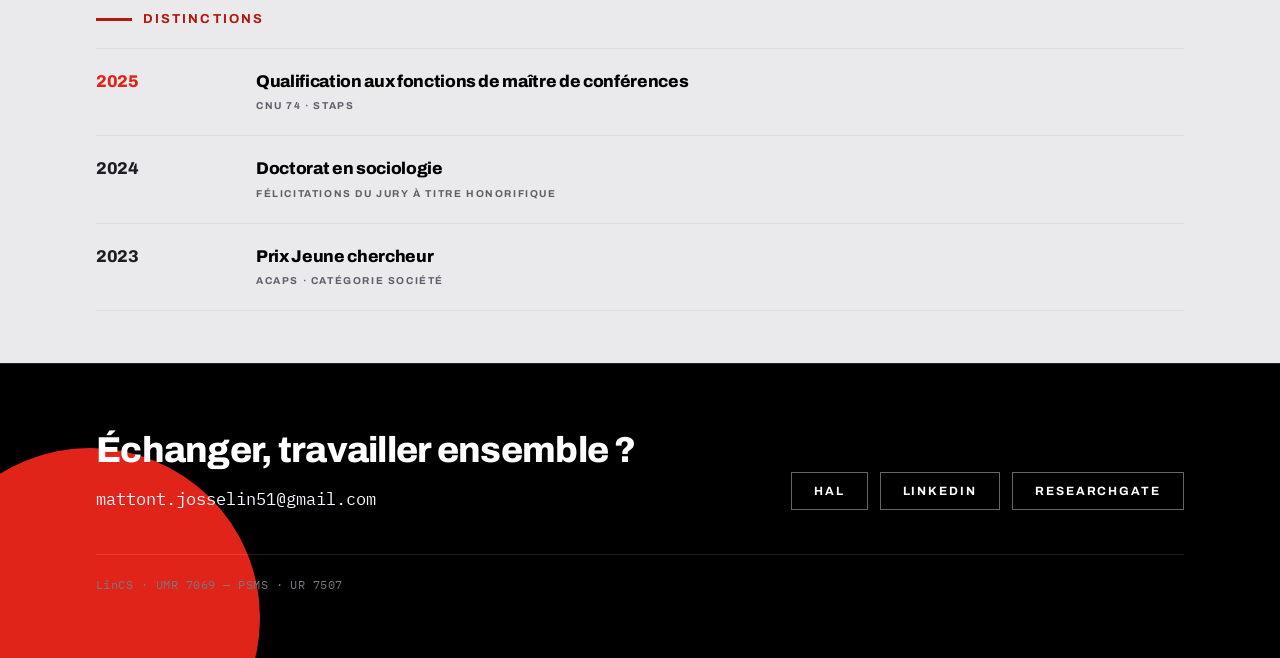
==== commit 126c6713: "Add files via upload" ====
--- a/index.html
+++ b/index.html
@@ -401,7 +401,7 @@
 
       <div class="k" style="font-size:11px; color:#5E5E66; margin-bottom:16px;">Publiés</div>
       <div style="display:flex; flex-direction:column; margin-bottom:52px;">
-        <a href="https://shs.cairn.info/revue-staps-2025-0-page-I109?lang=fr" target="_blank" rel="noopener" class="publication-row" style="display:grid; grid-template-columns:110px 1fr auto; gap:28px; align-items:baseline; padding:26px 0; border-top:1px solid #DCDCDF; text-decoration:none;"><span class="m" style="font-size:14px; color:#B3170F;">2026</span><span><span class="h" style="display:block; font-size:22px; color:#000; line-height:1.25;">La quête de virilité : une lutte en tout genre ? Une ethnographie de deux dojos de jiu-jitsu brésilien en France</span><span style="font-size:14.5px; color:#5E5E66;">STAPS · publication anticipée</span></span><span class="k" style="font-size:11px; color:#B3170F; white-space:nowrap;">Lire →</span></a>
+        <a href="https://shs.cairn.info/revue-staps-2026-4-page-7?lang=fr" target="_blank" rel="noopener" class="publication-row" style="display:grid; grid-template-columns:110px 1fr auto; gap:28px; align-items:baseline; padding:26px 0; border-top:1px solid #DCDCDF; text-decoration:none;"><span class="m" style="font-size:14px; color:#B3170F;">2026</span><span><span class="h" style="display:block; font-size:22px; color:#000; line-height:1.25;">La quête de virilité : une lutte en tout genre ? Une ethnographie de deux dojos de jiu-jitsu brésilien en France</span><span style="font-size:14.5px; color:#5E5E66;">Staps, 157(4), 7-25</span></span><span class="k" style="font-size:11px; color:#B3170F; white-space:nowrap;">Lire →</span></a>
         <a href="https://www.erudit.org/fr/revues/as/2024-v48-n2-as09706/1114865ar/" target="_blank" rel="noopener" class="publication-row" style="display:grid; grid-template-columns:110px 1fr auto; gap:28px; align-items:baseline; padding:26px 0; border-top:1px solid #DCDCDF; text-decoration:none;"><span class="m" style="font-size:14px; color:#B3170F;">2024</span><span><span class="h" style="display:block; font-size:22px; color:#000; line-height:1.25;">D'égale à égal : féminités combattantes et féminismes pragmatiques dans les sports de combat</span><span style="font-size:14.5px; color:#5E5E66;">Anthropologie &amp; Sociétés, 48(2), 121-139 — avec J. Beauchez</span></span><span class="k" style="font-size:11px; color:#B3170F; white-space:nowrap;">Lire →</span></a>
         <a href="https://doi.org/10.3917/ethn.241.0021" target="_blank" rel="noopener" class="publication-row" style="display:grid; grid-template-columns:110px 1fr auto; gap:28px; align-items:baseline; padding:26px 0; border-top:1px solid #DCDCDF; border-bottom:1px solid #DCDCDF; text-decoration:none;"><span class="m" style="font-size:14px; color:#B3170F;">2024</span><span><span class="h" style="display:block; font-size:22px; color:#000; line-height:1.25;">Ressentir la pratique du jiu-jitsu brésilien : au cœur d'une ethnographie sensorielle</span><span style="font-size:14.5px; color:#5E5E66;">Ethnologie française, 54, 21-33</span></span><span class="k" style="font-size:11px; color:#B3170F; white-space:nowrap;">Lire →</span></a>
       </div>
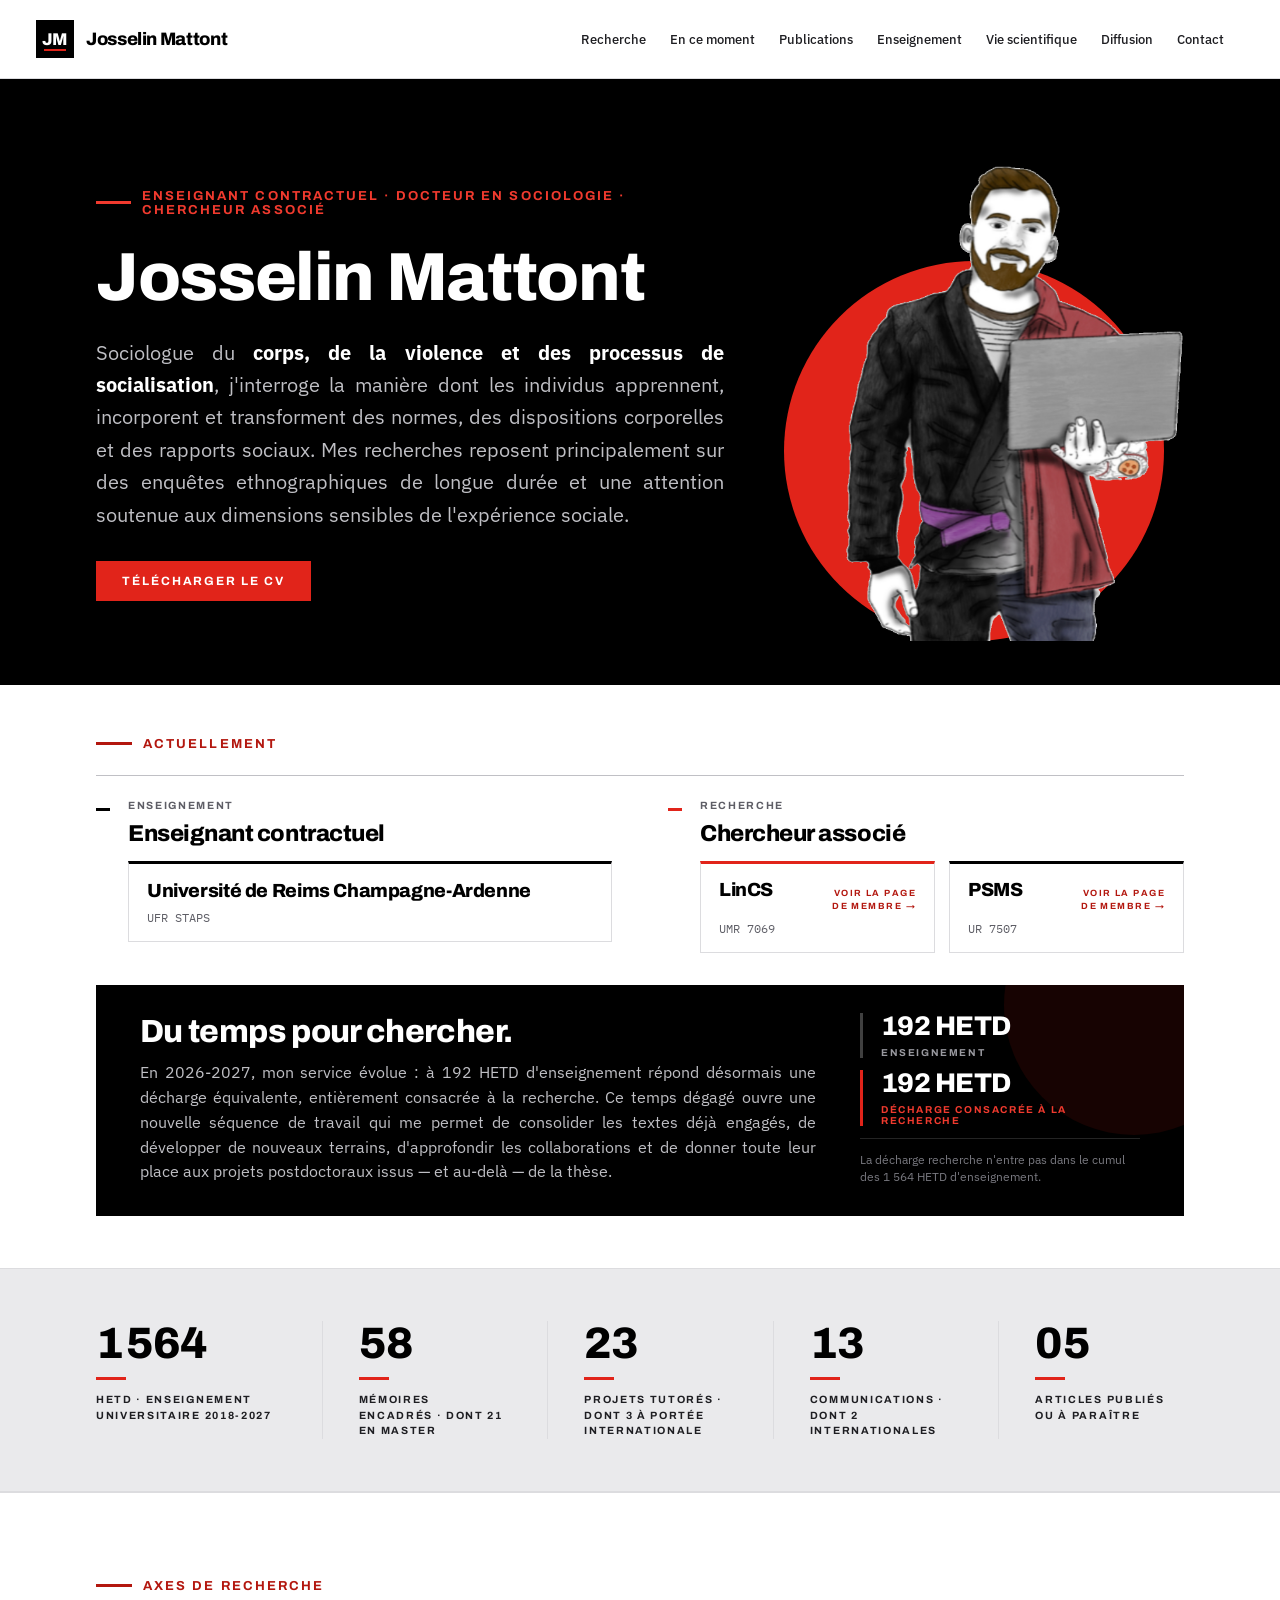
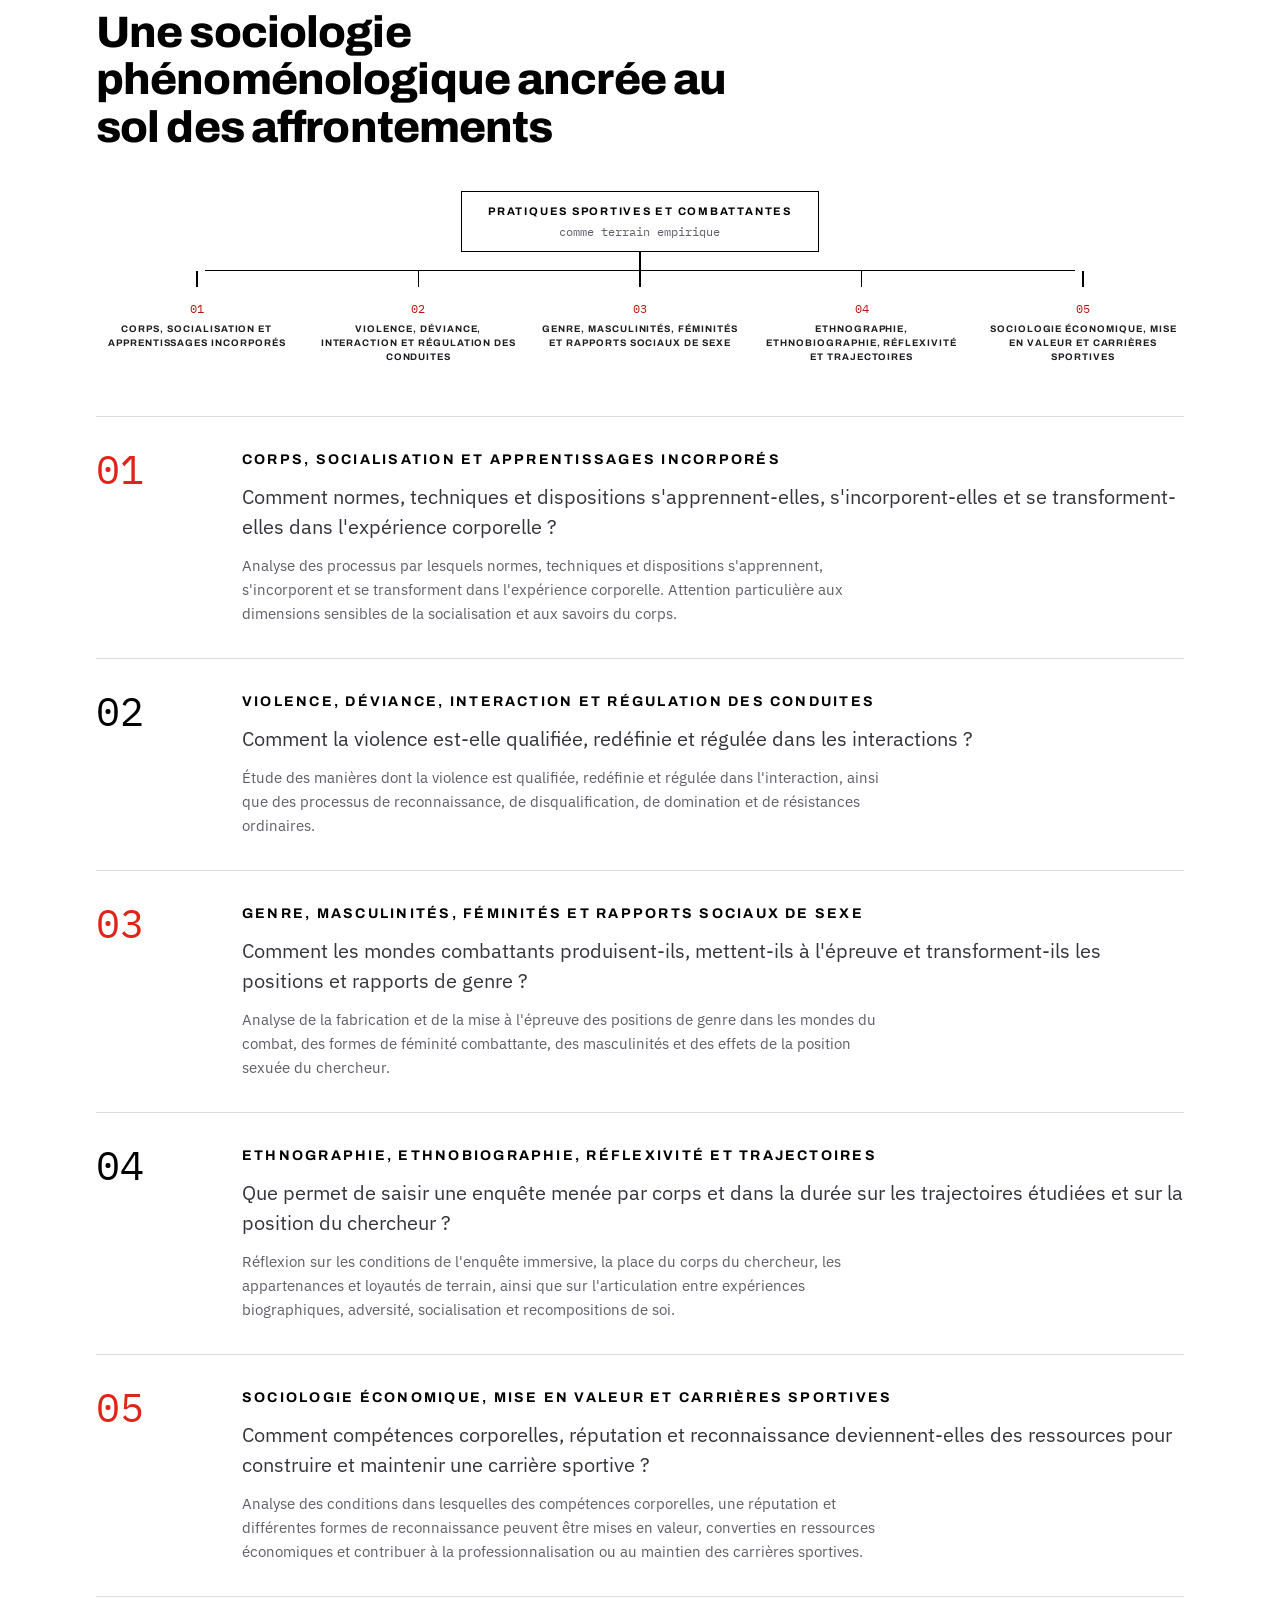
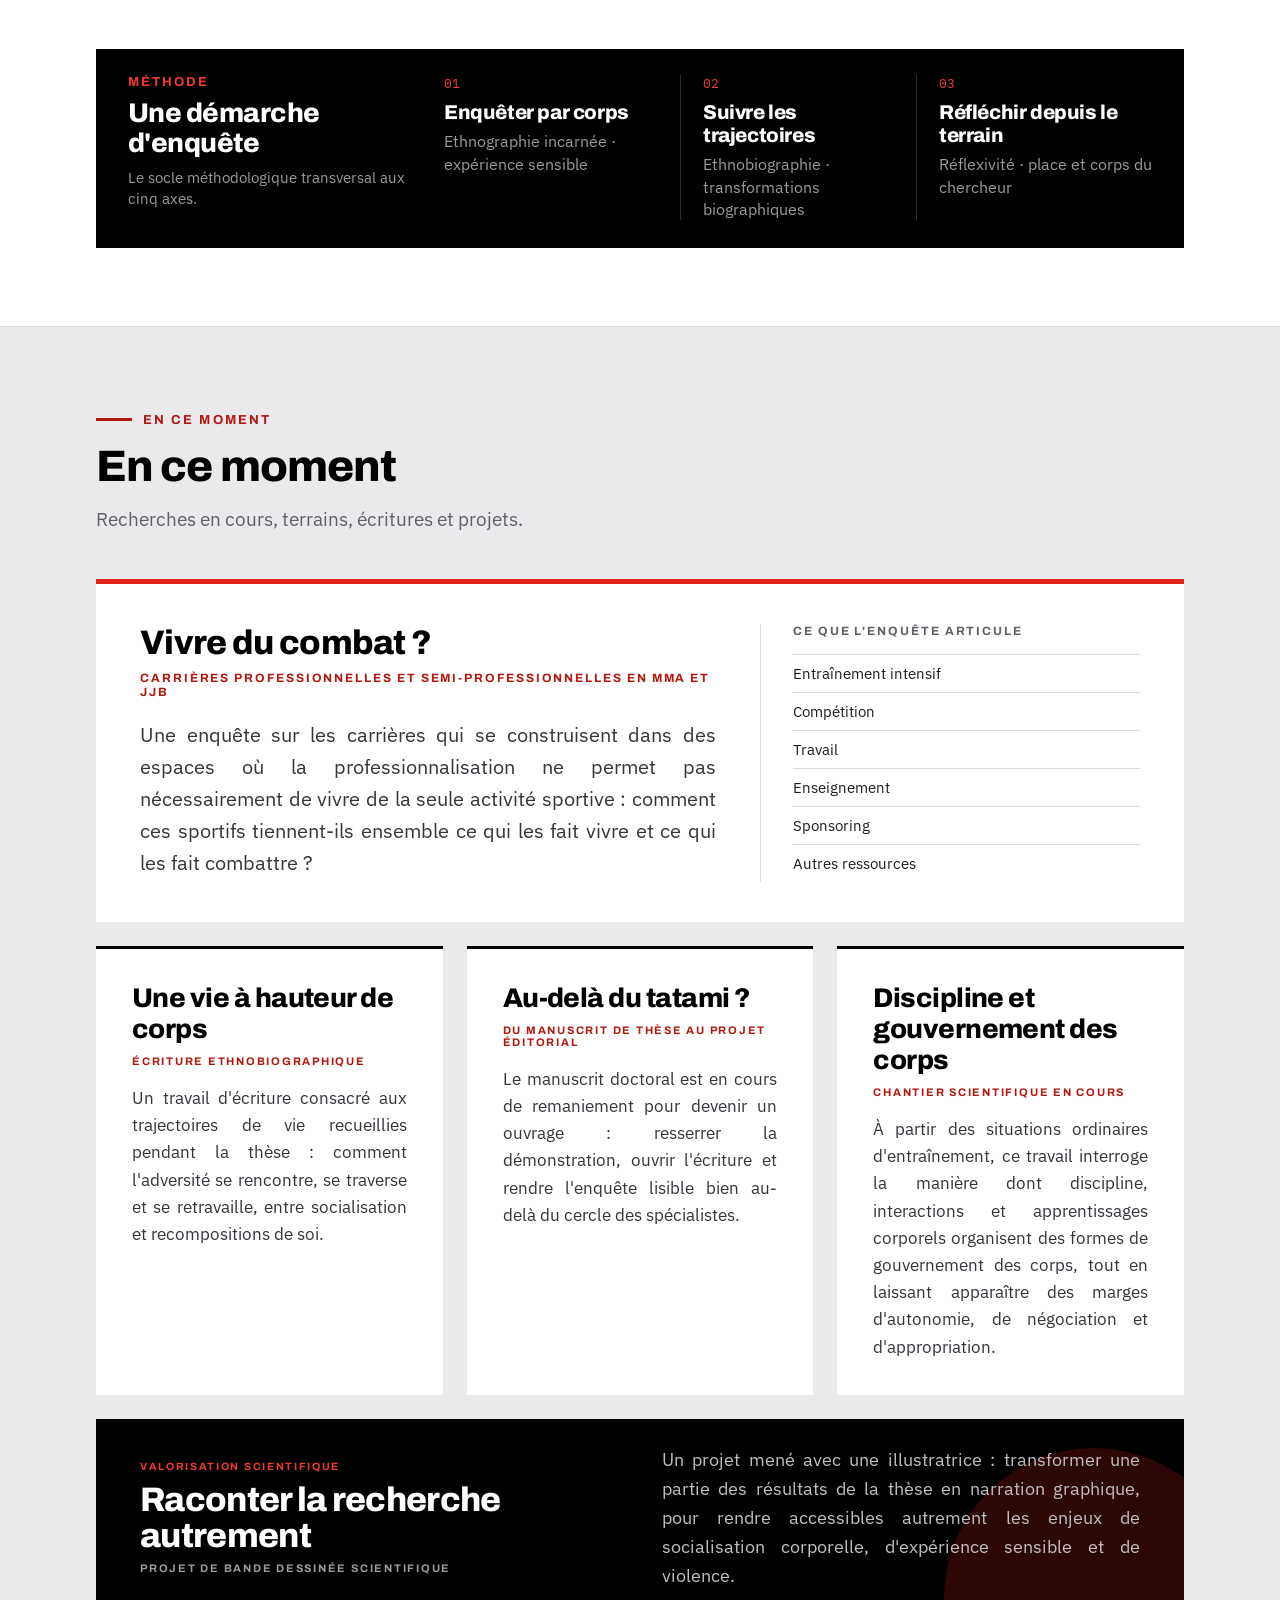
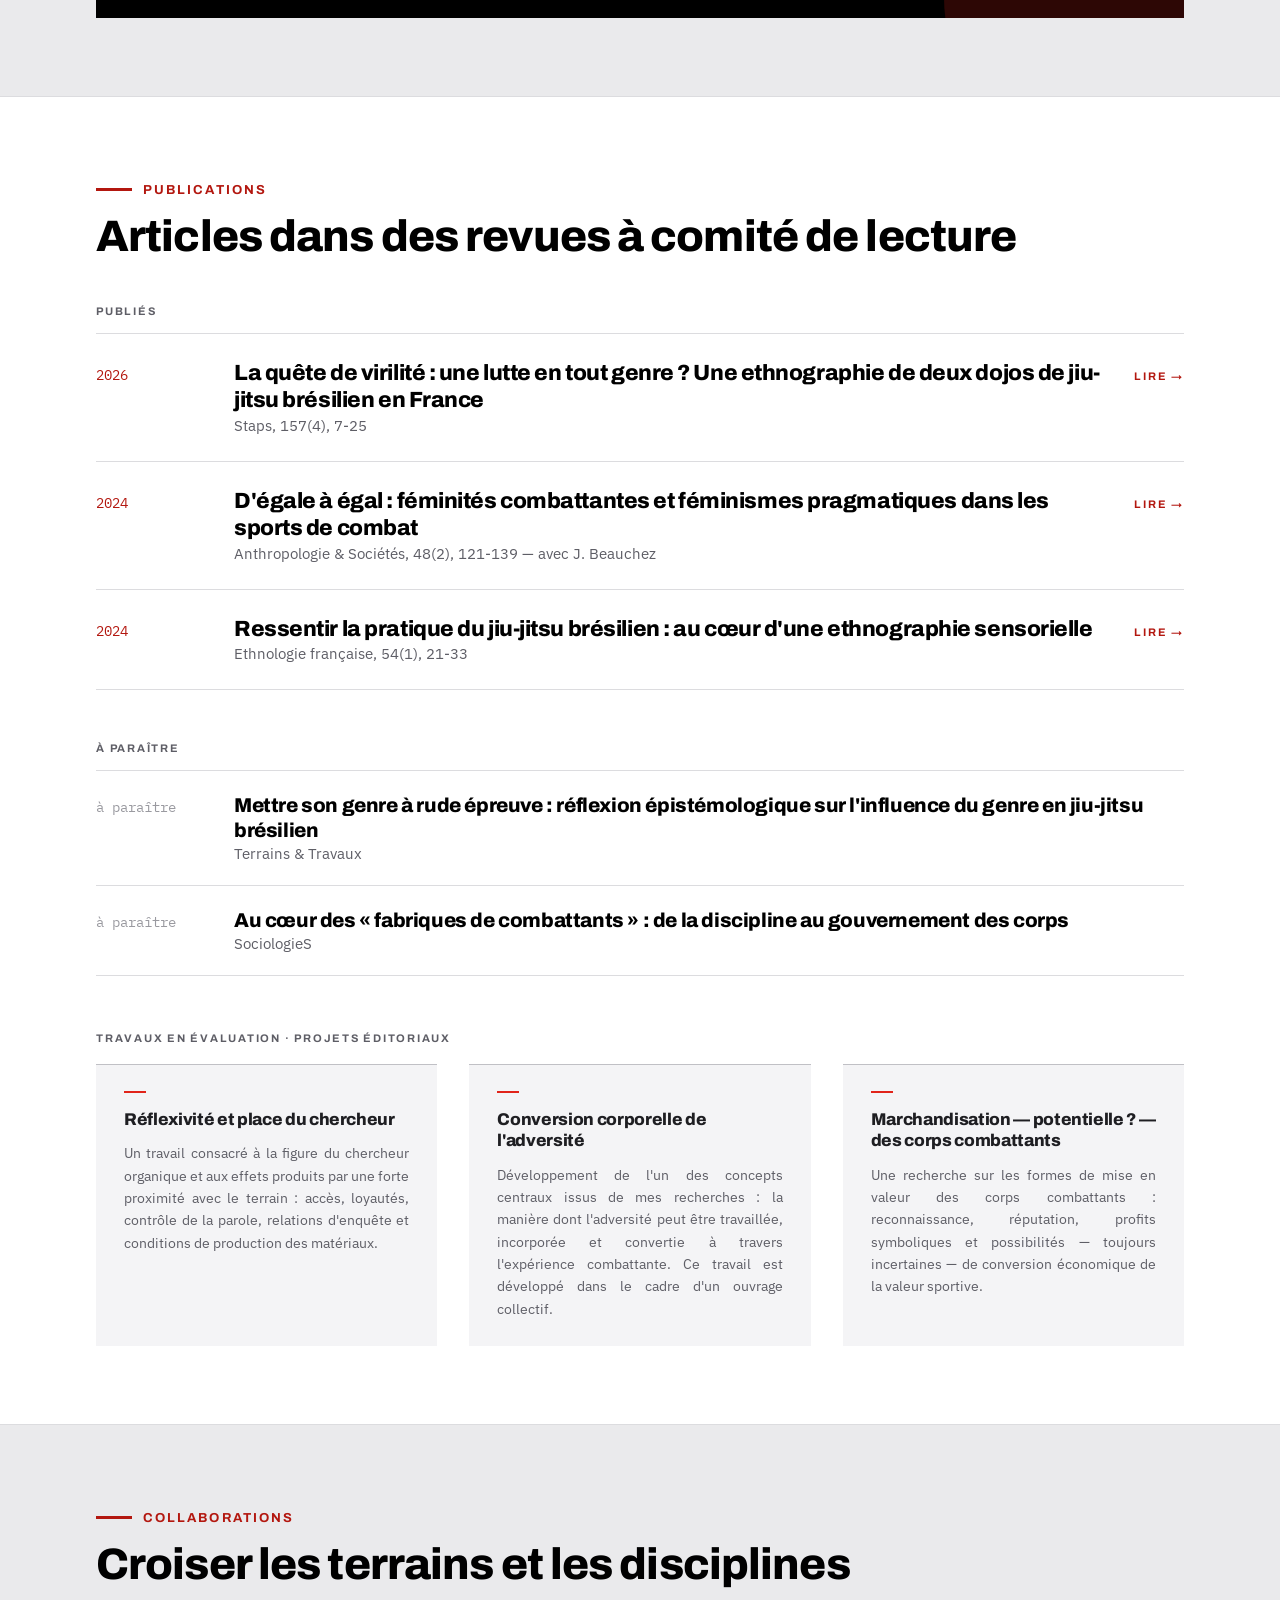
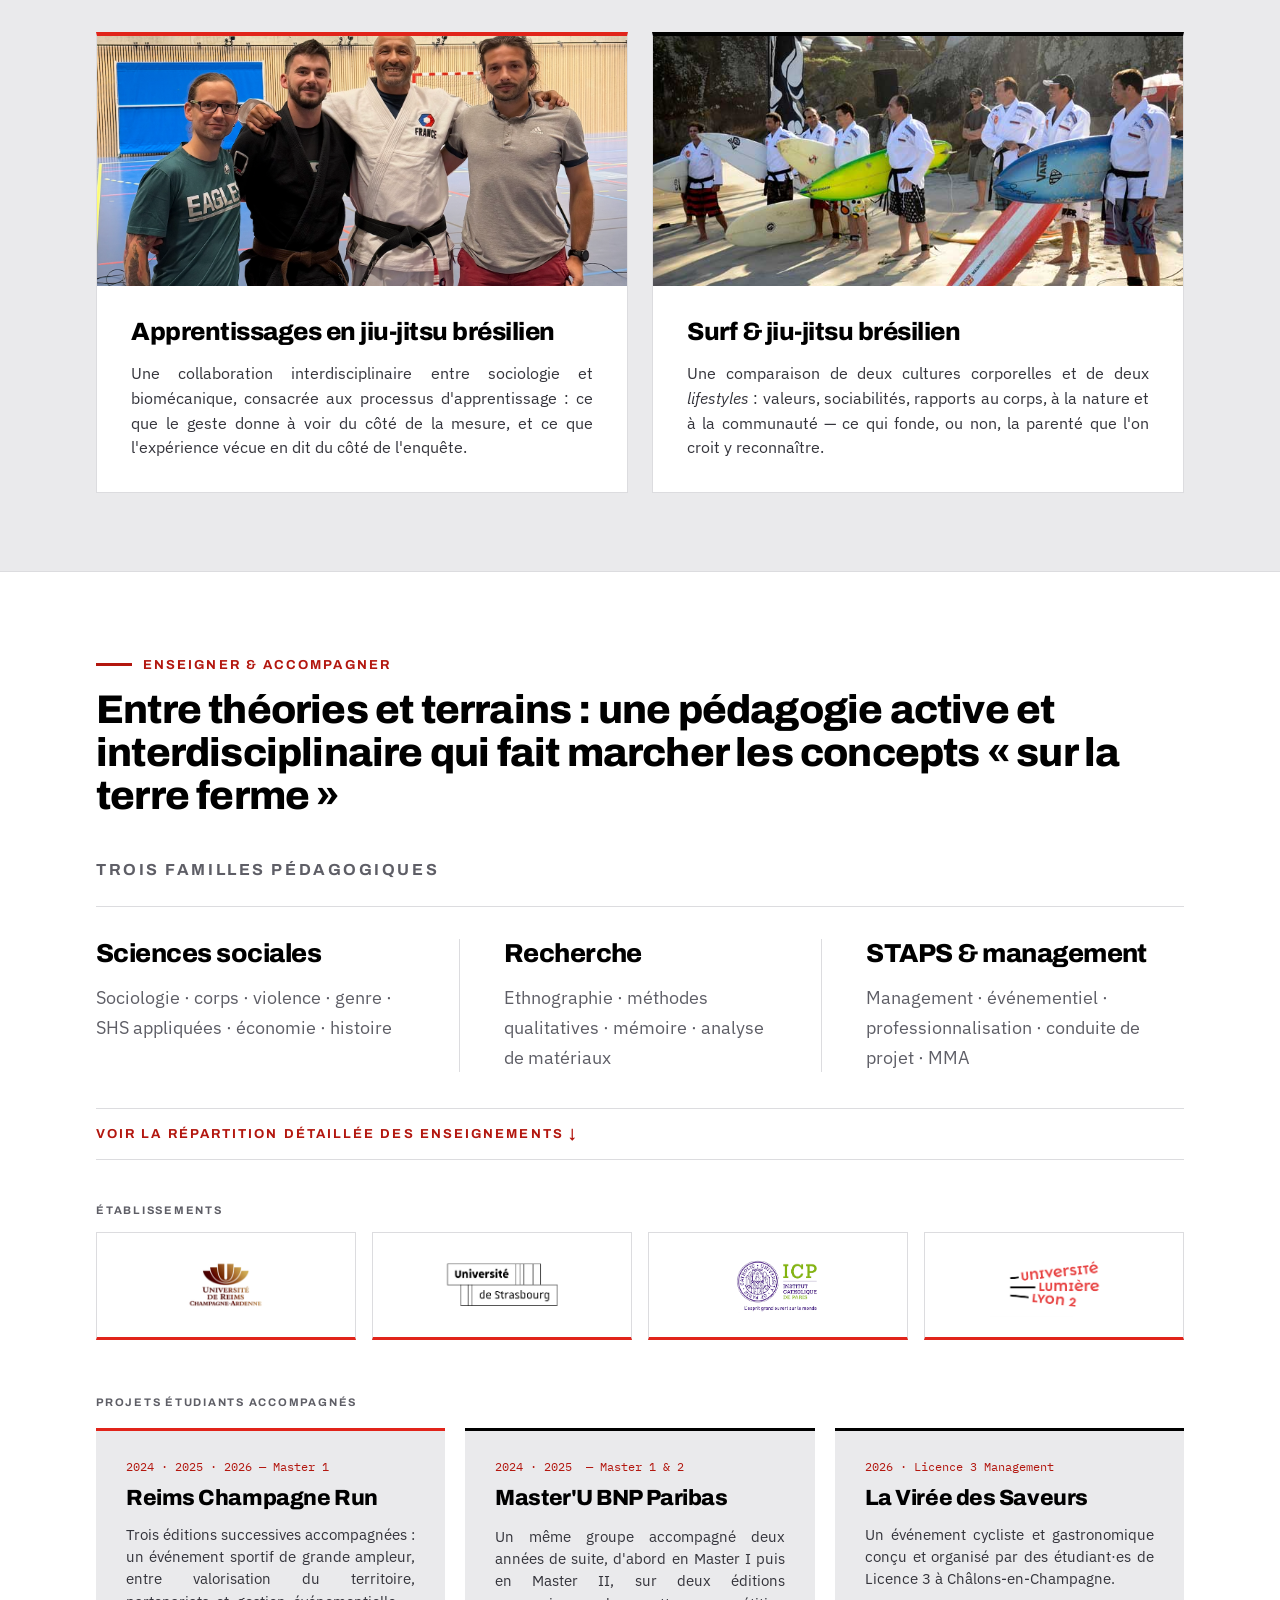
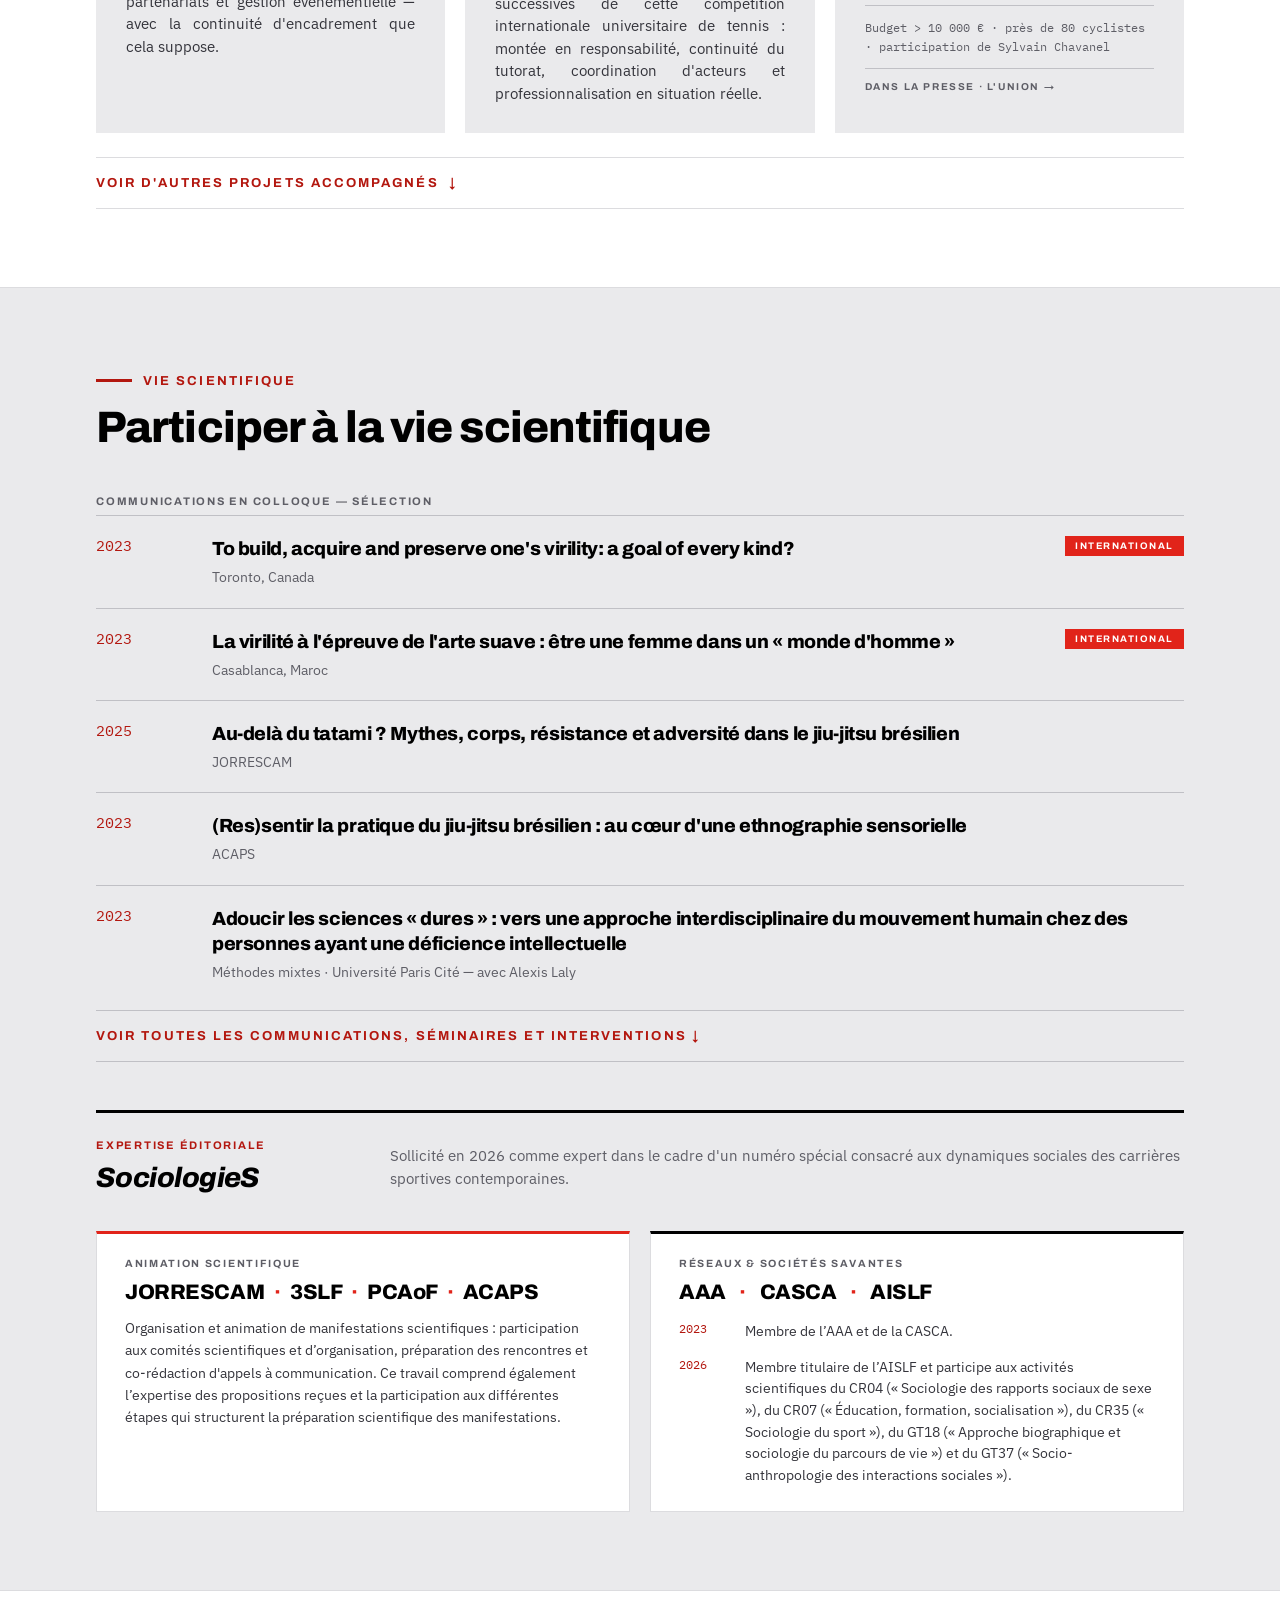
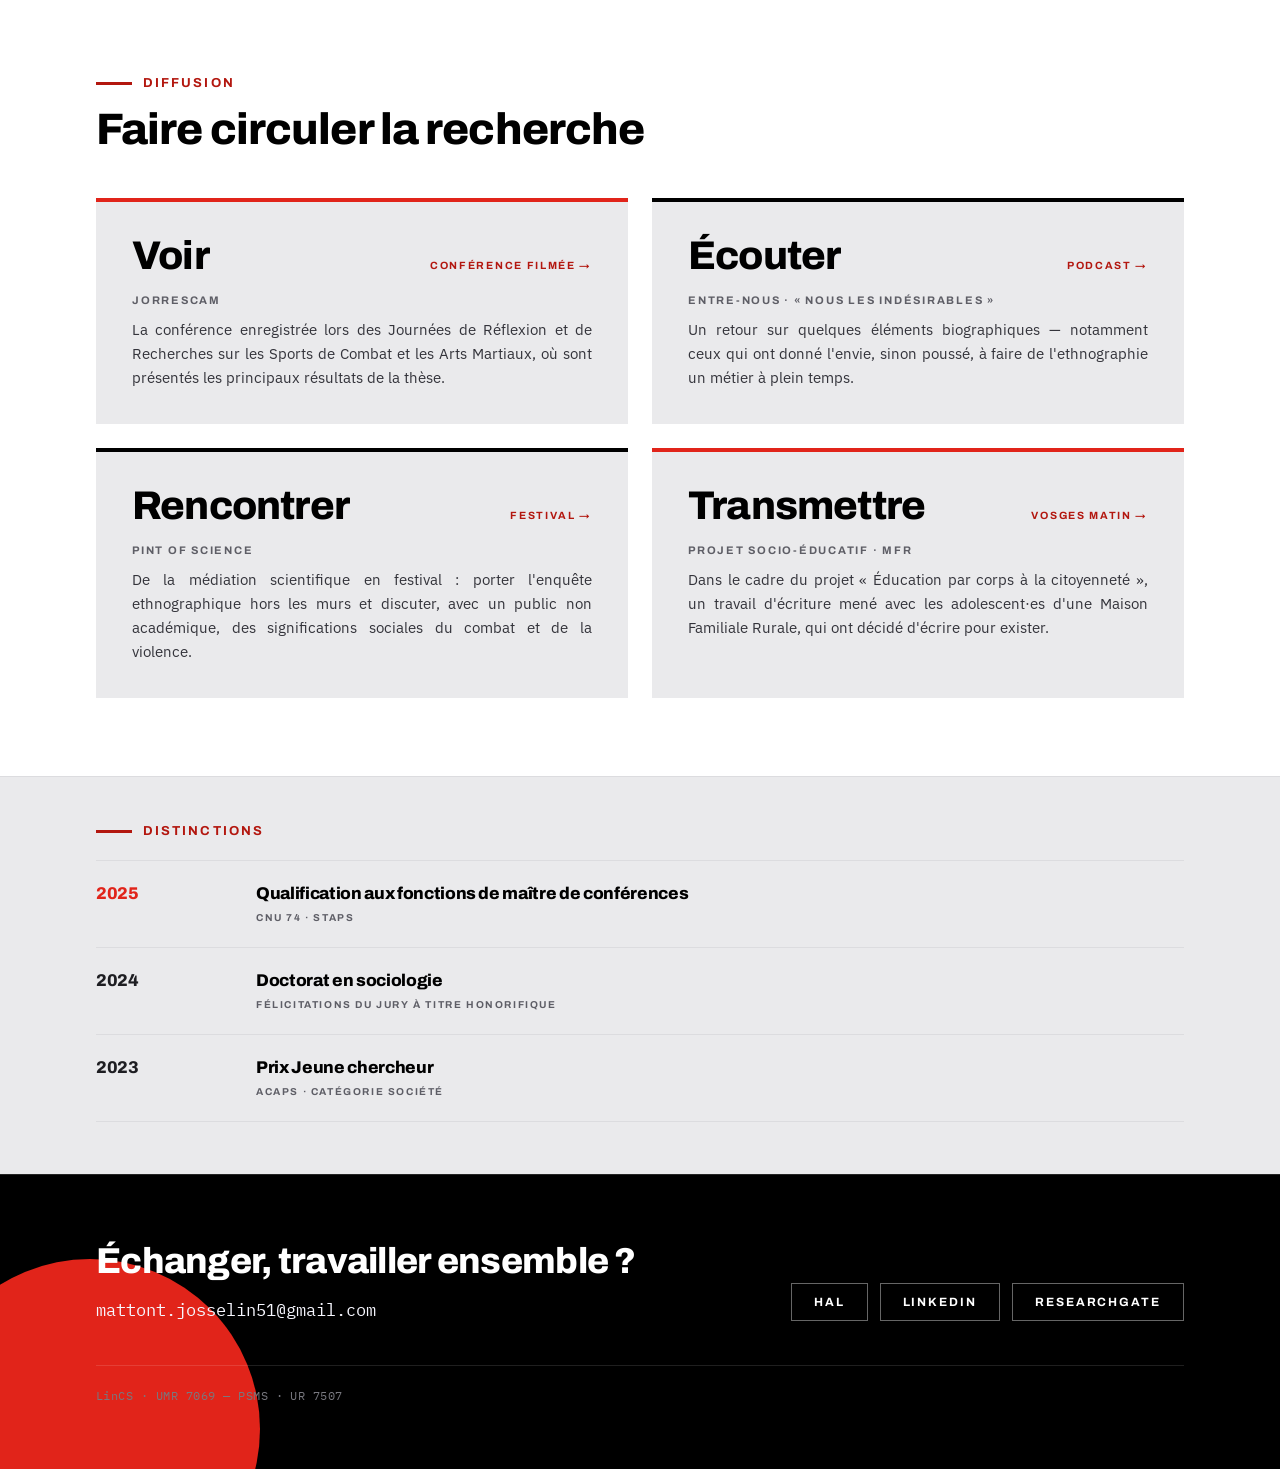
==== commit 106eeae2: "Add files via upload" ====
--- a/index.html
+++ b/index.html
@@ -56,6 +56,7 @@
       .hero-disc { width:300px !important; height:300px !important; }
       .stats-grid { grid-template-columns:repeat(3,1fr) !important; gap:28px 32px !important; }
       .stat-cell { border-left:none !important; padding-left:0 !important; }
+      .map-grid { gap:12px !important; }
       .method-grid, .release-grid, .project-lead-grid, .bd-grid, .scientific-animation { grid-template-columns:1fr !important; gap:26px !important; }
       .method-cols { grid-template-columns:1fr !important; }
       .method-cols > div { padding:16px 0 !important; border-left:none !important; border-top:1px solid rgba(255,255,255,0.18) !important; }
@@ -86,6 +87,11 @@
       .axis-row { grid-template-columns:1fr !important; gap:12px !important; }
       .hours-row { grid-template-columns:1fr !important; gap:4px !important; }
       p, [style*="text-align:justify"], [style*="text-align: justify"] { text-align:left !important; }
+      .map-stem, .map-bar { display:none !important; }
+      .map-center { align-self:stretch !important; text-align:left !important; }
+      .map-grid { grid-template-columns:1fr !important; gap:0 !important; border-left:1.5px solid #000; margin-left:18px; padding-top:6px; }
+      .map-grid > div { display:grid !important; grid-template-columns:16px 34px 1fr; align-items:baseline; padding:8px 0 !important; text-align:left !important; }
+      .map-grid > div > .map-tick { width:16px !important; height:1.5px !important; margin:0 !important; align-self:center; }
       .timeline-line, .timeline-arrow { display:none !important; }
       .timeline-grid { grid-template-columns:1fr !important; border-left:2px solid #E1241A; padding-left:18px; }
       .timeline-grid > div { display:grid !important; grid-template-columns:30px 22px 1fr; align-items:center; gap:8px; padding:9px 0 !important; }
@@ -250,7 +256,7 @@
         <div class="stat-cell" style="border-left:1px solid #DCDCDF; padding-left:36px;"><div class="h stat-num" data-count="58" style="font-size:44px; color:#000; line-height:1;">58</div><span style="display:block; width:30px; height:3px; background:#E1241A; margin:12px 0;"></span><div class="k" style="font-size:10.5px; color:#1E1E22; line-height:1.5;">Mémoires encadrés · dont 21 en master</div></div>
         <div class="stat-cell" style="border-left:1px solid #DCDCDF; padding-left:36px;"><div class="h stat-num" data-count="23" style="font-size:44px; color:#000; line-height:1;">23</div><span style="display:block; width:30px; height:3px; background:#E1241A; margin:12px 0;"></span><div class="k" style="font-size:10.5px; color:#1E1E22; line-height:1.5;">Projets tutorés · dont 3 à portée internationale</div></div>
         <div class="stat-cell" style="border-left:1px solid #DCDCDF; padding-left:36px;"><div class="h stat-num" data-count="13" style="font-size:44px; color:#000; line-height:1;">13</div><span style="display:block; width:30px; height:3px; background:#E1241A; margin:12px 0;"></span><div class="k" style="font-size:10.5px; color:#1E1E22; line-height:1.5;">Communications · dont 2 internationales</div></div>
-        <div class="stat-cell" style="border-left:1px solid #DCDCDF; padding-left:36px;"><div class="h stat-num" data-count="4" data-pad="2" style="font-size:44px; color:#000; line-height:1;">04</div><span style="display:block; width:30px; height:3px; background:#E1241A; margin:12px 0;"></span><div class="k" style="font-size:10.5px; color:#1E1E22; line-height:1.5;">Articles publiés ou à paraître</div></div>
+        <div class="stat-cell" style="border-left:1px solid #DCDCDF; padding-left:36px;"><div class="h stat-num" data-count="5" data-pad="2" style="font-size:44px; color:#000; line-height:1;">05</div><span style="display:block; width:30px; height:3px; background:#E1241A; margin:12px 0;"></span><div class="k" style="font-size:10.5px; color:#1E1E22; line-height:1.5;">Articles publiés ou à paraître</div></div>
       </div>
     </div>
   </section>
@@ -259,43 +265,65 @@
   <section id="recherche" style="background:#fff; border-top:1px solid #DCDCDF; border-bottom:1px solid #DCDCDF;">
     <div style="max-width:1200px; margin:0 auto; padding:78px 56px;">
       <div class="k" style="display:inline-flex; align-items:center; gap:11px; font-size:13px; color:#B3170F; margin-bottom:16px;"><span style="width:36px; height:3px; background:currentColor;"></span>Axes de recherche</div>
-      <h2 class="h" style="font-size:44px; line-height:1.08; color:#000; margin:0 0 44px; max-width:24ch;">Une sociologie phénoménologique ancrée au sol des affrontements</h2>
-
-      <div style="display:flex; flex-direction:column; gap:0;">
-        <article class="axis-row" style="display:grid; grid-template-columns:110px 1fr; gap:36px; align-items:start; padding:34px 0; border-top:1px solid #DCDCDF;">
+      <h2 class="h" style="font-size:44px; line-height:1.08; color:#000; margin:0 0 40px; max-width:24ch;">Une sociologie phénoménologique ancrée au sol des affrontements</h2>
+
+      <!-- Schéma global -->
+      <div aria-label="Un même terrain empirique, cinq entrées analytiques" role="img" style="display:flex; flex-direction:column; margin-bottom:52px;">
+        <div class="map-center" style="align-self:center; text-align:center; border:1.5px solid #000; padding:12px 26px;">
+          <div class="k" style="font-size:11px; color:#000; line-height:1.4;">Pratiques sportives et combattantes</div>
+          <div class="m" style="font-size:11.5px; color:#5E5E66; margin-top:4px;">comme terrain empirique</div>
+        </div>
+        <div class="map-stem" style="width:1.5px; height:18px; background:#000; margin:0 auto;"></div>
+        <div class="map-bar" style="height:1.5px; background:#000; margin:0 10%;"></div>
+        <div class="map-grid" style="display:grid; grid-template-columns:repeat(5,1fr); gap:20px;">
+          <div style="text-align:center;"><div class="map-tick" style="width:1.5px; height:16px; background:#000; margin:0 auto 10px;"></div><span class="m" style="font-size:12px; color:#B3170F;">01</span><div class="k" style="font-size:9.5px; letter-spacing:0.1em; color:#1E1E22; line-height:1.45; margin-top:6px;">Corps, socialisation et apprentissages incorporés</div></div>
+          <div style="text-align:center;"><div class="map-tick" style="width:1.5px; height:16px; background:#000; margin:0 auto 10px;"></div><span class="m" style="font-size:12px; color:#B3170F;">02</span><div class="k" style="font-size:9.5px; letter-spacing:0.1em; color:#1E1E22; line-height:1.45; margin-top:6px;">Violence, déviance, interaction et régulation des conduites</div></div>
+          <div style="text-align:center;"><div class="map-tick" style="width:1.5px; height:16px; background:#000; margin:0 auto 10px;"></div><span class="m" style="font-size:12px; color:#B3170F;">03</span><div class="k" style="font-size:9.5px; letter-spacing:0.1em; color:#1E1E22; line-height:1.45; margin-top:6px;">Genre, masculinités, féminités et rapports sociaux de sexe</div></div>
+          <div style="text-align:center;"><div class="map-tick" style="width:1.5px; height:16px; background:#000; margin:0 auto 10px;"></div><span class="m" style="font-size:12px; color:#B3170F;">04</span><div class="k" style="font-size:9.5px; letter-spacing:0.1em; color:#1E1E22; line-height:1.45; margin-top:6px;">Ethnographie, ethnobiographie, réflexivité et trajectoires</div></div>
+          <div style="text-align:center;"><div class="map-tick" style="width:1.5px; height:16px; background:#000; margin:0 auto 10px;"></div><span class="m" style="font-size:12px; color:#B3170F;">05</span><div class="k" style="font-size:9.5px; letter-spacing:0.1em; color:#1E1E22; line-height:1.45; margin-top:6px;">Sociologie économique, mise en valeur et carrières sportives</div></div>
+        </div>
+      </div>
+
+      <!-- Cinq axes homogènes -->
+      <div style="display:flex; flex-direction:column;">
+        <article class="axis-row" style="display:grid; grid-template-columns:110px 1fr; gap:36px; align-items:start; padding:32px 0; border-top:1px solid #DCDCDF;">
           <div class="m" style="font-size:40px; color:#E1241A; line-height:1;">01</div>
           <div>
-            <h3 class="k" style="font-size:14px; color:#000; margin:0 0 14px; line-height:1.5;">Corps, socialisation, violence et apprentissages</h3>
-            <p style="font-size:20px; line-height:1.5; margin:0; color:#34343B; max-width:60ch;">Comment des apprentissages incorporés transforment-ils les façons de sentir, d'agir et de donner sens à la violence ?</p>
-          </div>
-        </article>
-        <article class="axis-row" style="display:grid; grid-template-columns:110px 1fr; gap:36px; align-items:start; padding:34px 0; border-top:1px solid #DCDCDF;">
+            <h3 class="k" style="font-size:14px; color:#000; margin:0 0 12px; line-height:1.5;">Corps, socialisation et apprentissages incorporés</h3>
+            <p style="font-size:20px; line-height:1.5; margin:0 0 12px; color:#34343B;">Comment normes, techniques et dispositions s'apprennent-elles, s'incorporent-elles et se transforment-elles dans l'expérience corporelle ?</p>
+            <p style="font-size:15px; line-height:1.6; margin:0; color:#5E5E66; max-width:72ch;">Analyse des processus par lesquels normes, techniques et dispositions s'apprennent, s'incorporent et se transforment dans l'expérience corporelle. Attention particulière aux dimensions sensibles de la socialisation et aux savoirs du corps.</p>
+          </div>
+        </article>
+        <article class="axis-row" style="display:grid; grid-template-columns:110px 1fr; gap:36px; align-items:start; padding:32px 0; border-top:1px solid #DCDCDF;">
           <div class="m" style="font-size:40px; color:#000; line-height:1;">02</div>
           <div>
-            <h3 class="k" style="font-size:14px; color:#000; margin:0 0 14px; line-height:1.5;">Genre, masculinités, féminités et rapports sociaux de sexe</h3>
-            <p style="font-size:20px; line-height:1.5; margin:0; color:#34343B; max-width:60ch;">Comment les mondes combattants produisent-ils, négocient-ils ou déplacent-ils les rapports sociaux de sexe ?</p>
-          </div>
-        </article>
-        <article class="axis-row" style="display:grid; grid-template-columns:110px 1fr; gap:36px; align-items:start; padding:34px 0; border-top:1px solid #DCDCDF; border-bottom:1px solid #DCDCDF;">
+            <h3 class="k" style="font-size:14px; color:#000; margin:0 0 12px; line-height:1.5;">Violence, déviance, interaction et régulation des conduites</h3>
+            <p style="font-size:20px; line-height:1.5; margin:0 0 12px; color:#34343B;">Comment la violence est-elle qualifiée, redéfinie et régulée dans les interactions ?</p>
+            <p style="font-size:15px; line-height:1.6; margin:0; color:#5E5E66; max-width:72ch;">Étude des manières dont la violence est qualifiée, redéfinie et régulée dans l'interaction, ainsi que des processus de reconnaissance, de disqualification, de domination et de résistances ordinaires.</p>
+          </div>
+        </article>
+        <article class="axis-row" style="display:grid; grid-template-columns:110px 1fr; gap:36px; align-items:start; padding:32px 0; border-top:1px solid #DCDCDF;">
           <div class="m" style="font-size:40px; color:#E1241A; line-height:1;">03</div>
           <div>
-            <h3 class="k" style="font-size:14px; color:#000; margin:0 0 14px; line-height:1.5;">Reconnaissance, mise en valeur et carrières</h3>
-            <p style="font-size:20px; line-height:1.5; margin:0; color:#34343B; max-width:60ch;">Comment un corps, une réputation ou une performance acquièrent-ils de la valeur — symbolique, sociale puis éventuellement économique ?</p>
-            <div style="margin-top:30px;">
-        <div class="k" style="font-size:10.5px; color:#5E5E66; margin-bottom:30px;">Une chaîne analytique, six seuils</div>
-        <div style="position:relative;">
-          <div class="timeline-line" aria-hidden="true" style="position:absolute; left:0; right:10px; top:35px; height:2px; background:#E1241A;"></div>
-          <div class="timeline-arrow" aria-hidden="true" style="position:absolute; right:0; top:31px; width:0; height:0; border-left:11px solid #E1241A; border-top:5px solid transparent; border-bottom:5px solid transparent;"></div>
-          <div class="timeline-grid" style="position:relative; display:grid; grid-template-columns:repeat(6,1fr);">
-            <div style="padding-right:18px;"><div class="m" style="font-size:12px; color:#B3170F; height:26px;">01</div><div style="height:20px; display:flex; align-items:center;"><span style="width:13px; height:13px; border-radius:50%; background:#E1241A;"></span></div><div class="k" style="font-size:10.5px; color:#000; margin-top:16px; line-height:1.45;">Reconnaissance</div></div>
-            <div style="padding-right:18px;"><div class="m" style="font-size:12px; color:#5E5E66; height:26px;">02</div><div style="height:20px; display:flex; align-items:center;"><span style="width:13px; height:13px; border-radius:50%; background:#000;"></span></div><div class="k" style="font-size:10.5px; color:#000; margin-top:40px; line-height:1.45;">Réputation</div></div>
-            <div style="padding-right:18px;"><div class="m" style="font-size:12px; color:#B3170F; height:26px;">03</div><div style="height:20px; display:flex; align-items:center;"><span style="width:13px; height:13px; border-radius:50%; background:#E1241A;"></span></div><div class="k" style="font-size:10.5px; color:#000; margin-top:16px; line-height:1.45;">Mise en valeur</div></div>
-            <div style="padding-right:18px;"><div class="m" style="font-size:12px; color:#5E5E66; height:26px;">04</div><div style="height:20px; display:flex; align-items:center;"><span style="width:13px; height:13px; border-radius:50%; background:#000;"></span></div><div class="k" style="font-size:10.5px; color:#000; margin-top:40px; line-height:1.45;">Conversion économique</div></div>
-            <div style="padding-right:18px;"><div class="m" style="font-size:12px; color:#B3170F; height:26px;">05</div><div style="height:20px; display:flex; align-items:center;"><span style="width:13px; height:13px; border-radius:50%; background:#E1241A;"></span></div><div class="k" style="font-size:10.5px; color:#000; margin-top:16px; line-height:1.45;">Professionnalisation</div></div>
-            <div><div class="m" style="font-size:12px; color:#5E5E66; height:26px;">06</div><div style="height:20px; display:flex; align-items:center;"><span style="width:13px; height:13px; border-radius:50%; background:#000;"></span></div><div class="k" style="font-size:10.5px; color:#000; margin-top:40px; line-height:1.45;">Maintien de la carrière</div></div>
-          </div>
-        </div>
-      </div>
+            <h3 class="k" style="font-size:14px; color:#000; margin:0 0 12px; line-height:1.5;">Genre, masculinités, féminités et rapports sociaux de sexe</h3>
+            <p style="font-size:20px; line-height:1.5; margin:0 0 12px; color:#34343B;">Comment les mondes combattants produisent-ils, mettent-ils à l'épreuve et transforment-ils les positions et rapports de genre ?</p>
+            <p style="font-size:15px; line-height:1.6; margin:0; color:#5E5E66; max-width:72ch;">Analyse de la fabrication et de la mise à l'épreuve des positions de genre dans les mondes du combat, des formes de féminité combattante, des masculinités et des effets de la position sexuée du chercheur.</p>
+          </div>
+        </article>
+        <article class="axis-row" style="display:grid; grid-template-columns:110px 1fr; gap:36px; align-items:start; padding:32px 0; border-top:1px solid #DCDCDF;">
+          <div class="m" style="font-size:40px; color:#000; line-height:1;">04</div>
+          <div>
+            <h3 class="k" style="font-size:14px; color:#000; margin:0 0 12px; line-height:1.5;">Ethnographie, ethnobiographie, réflexivité et trajectoires</h3>
+            <p style="font-size:20px; line-height:1.5; margin:0 0 12px; color:#34343B;">Que permet de saisir une enquête menée par corps et dans la durée sur les trajectoires étudiées et sur la position du chercheur ?</p>
+            <p style="font-size:15px; line-height:1.6; margin:0; color:#5E5E66; max-width:72ch;">Réflexion sur les conditions de l'enquête immersive, la place du corps du chercheur, les appartenances et loyautés de terrain, ainsi que sur l'articulation entre expériences biographiques, adversité, socialisation et recompositions de soi.</p>
+          </div>
+        </article>
+        <article class="axis-row" style="display:grid; grid-template-columns:110px 1fr; gap:36px; align-items:start; padding:32px 0; border-top:1px solid #DCDCDF; border-bottom:1px solid #DCDCDF;">
+          <div class="m" style="font-size:40px; color:#E1241A; line-height:1;">05</div>
+          <div>
+            <h3 class="k" style="font-size:14px; color:#000; margin:0 0 12px; line-height:1.5;">Sociologie économique, mise en valeur et carrières sportives</h3>
+            <p style="font-size:20px; line-height:1.5; margin:0 0 12px; color:#34343B;">Comment compétences corporelles, réputation et reconnaissance deviennent-elles des ressources pour construire et maintenir une carrière sportive ?</p>
+            <p style="font-size:15px; line-height:1.6; margin:0; color:#5E5E66; max-width:72ch;">Analyse des conditions dans lesquelles des compétences corporelles, une réputation et différentes formes de reconnaissance peuvent être mises en valeur, converties en ressources économiques et contribuer à la professionnalisation ou au maintien des carrières sportives.</p>
           </div>
         </article>
       </div>
@@ -306,7 +334,7 @@
           <div>
             <div class="k" style="font-size: 13px; color: #F03A2E; margin-bottom: 10px">Méthode</div>
             <h3 class="h" style="font-size:27px; color:#fff; margin:0 0 8px; line-height:1.1;">Une démarche d'enquête</h3>
-            <p class="b" style="font-size:14.5px; line-height:1.45; color:#9A9AA0; margin:0;">Le socle méthodologique transversal aux trois axes.</p>
+            <p class="b" style="font-size:14.5px; line-height:1.45; color:#9A9AA0; margin:0;">Le socle méthodologique transversal aux cinq axes.</p>
           </div>
           <div class="method-cols" style="display:grid; grid-template-columns:repeat(3,1fr); gap:0;">
             <div style="padding-right:22px;">
@@ -403,12 +431,13 @@
       <div style="display:flex; flex-direction:column; margin-bottom:52px;">
         <a href="https://shs.cairn.info/revue-staps-2026-4-page-7?lang=fr" target="_blank" rel="noopener" class="publication-row" style="display:grid; grid-template-columns:110px 1fr auto; gap:28px; align-items:baseline; padding:26px 0; border-top:1px solid #DCDCDF; text-decoration:none;"><span class="m" style="font-size:14px; color:#B3170F;">2026</span><span><span class="h" style="display:block; font-size:22px; color:#000; line-height:1.25;">La quête de virilité : une lutte en tout genre ? Une ethnographie de deux dojos de jiu-jitsu brésilien en France</span><span style="font-size:14.5px; color:#5E5E66;">Staps, 157(4), 7-25</span></span><span class="k" style="font-size:11px; color:#B3170F; white-space:nowrap;">Lire →</span></a>
         <a href="https://www.erudit.org/fr/revues/as/2024-v48-n2-as09706/1114865ar/" target="_blank" rel="noopener" class="publication-row" style="display:grid; grid-template-columns:110px 1fr auto; gap:28px; align-items:baseline; padding:26px 0; border-top:1px solid #DCDCDF; text-decoration:none;"><span class="m" style="font-size:14px; color:#B3170F;">2024</span><span><span class="h" style="display:block; font-size:22px; color:#000; line-height:1.25;">D'égale à égal : féminités combattantes et féminismes pragmatiques dans les sports de combat</span><span style="font-size:14.5px; color:#5E5E66;">Anthropologie &amp; Sociétés, 48(2), 121-139 — avec J. Beauchez</span></span><span class="k" style="font-size:11px; color:#B3170F; white-space:nowrap;">Lire →</span></a>
-        <a href="https://doi.org/10.3917/ethn.241.0021" target="_blank" rel="noopener" class="publication-row" style="display:grid; grid-template-columns:110px 1fr auto; gap:28px; align-items:baseline; padding:26px 0; border-top:1px solid #DCDCDF; border-bottom:1px solid #DCDCDF; text-decoration:none;"><span class="m" style="font-size:14px; color:#B3170F;">2024</span><span><span class="h" style="display:block; font-size:22px; color:#000; line-height:1.25;">Ressentir la pratique du jiu-jitsu brésilien : au cœur d'une ethnographie sensorielle</span><span style="font-size:14.5px; color:#5E5E66;">Ethnologie française, 54, 21-33</span></span><span class="k" style="font-size:11px; color:#B3170F; white-space:nowrap;">Lire →</span></a>
+        <a href="https://doi.org/10.3917/ethn.241.0021" target="_blank" rel="noopener" class="publication-row" style="display:grid; grid-template-columns:110px 1fr auto; gap:28px; align-items:baseline; padding:26px 0; border-top:1px solid #DCDCDF; border-bottom:1px solid #DCDCDF; text-decoration:none;"><span class="m" style="font-size:14px; color:#B3170F;">2024</span><span><span class="h" style="display:block; font-size:22px; color:#000; line-height:1.25;">Ressentir la pratique du jiu-jitsu brésilien : au cœur d'une ethnographie sensorielle</span><span style="font-size:14.5px; color:#5E5E66;">Ethnologie française, 54(1), 21-33</span></span><span class="k" style="font-size:11px; color:#B3170F; white-space:nowrap;">Lire →</span></a>
       </div>
 
       <div class="k" style="font-size:11px; color:#5E5E66; margin-bottom:16px;">À paraître</div>
       <div style="display:flex; flex-direction:column; margin-bottom:56px;">
-        <div class="publication-row" style="display:grid; grid-template-columns:110px 1fr auto; gap:28px; align-items:baseline; padding:22px 0; border-top:1px solid #DCDCDF; border-bottom:1px solid #DCDCDF;"><span class="m" style="font-size:14px; color:#9A9AA0;">à paraître</span><span><span class="h" style="display:block; font-size:20px; color:#000; line-height:1.25;">Mettre son genre à rude épreuve : réflexion épistémologique sur l'influence du genre en jiu-jitsu brésilien</span><span style="font-size:14.5px; color:#5E5E66;">Terrains &amp; Travaux</span></span><span class="k" style="font-size:10px; color:#1E1E22; background:#EAEAEC; padding:4px 9px; white-space:nowrap;">Accepté</span></div>
+        <div class="publication-row" style="display:grid; grid-template-columns:110px 1fr auto; gap:28px; align-items:baseline; padding:22px 0; border-top:1px solid #DCDCDF; border-bottom:1px solid #DCDCDF;"><span class="m" style="font-size:14px; color:#9A9AA0;">à paraître</span><span><span class="h" style="display:block; font-size:20px; color:#000; line-height:1.25;">Mettre son genre à rude épreuve : réflexion épistémologique sur l'influence du genre en jiu-jitsu brésilien</span><span style="font-size:14.5px; color:#5E5E66;">Terrains &amp; Travaux</span></span><span></span></div>
+        <div class="publication-row" style="display:grid; grid-template-columns:110px 1fr auto; gap:28px; align-items:baseline; padding:22px 0; border-bottom:1px solid #DCDCDF;"><span class="m" style="font-size:14px; color:#9A9AA0;">à paraître</span><span><span class="h" style="display:block; font-size:20px; color:#000; line-height:1.25;">Au cœur des « fabriques de combattants » : de la discipline au gouvernement des corps</span><span style="font-size:14.5px; color:#5E5E66;">SociologieS</span></span><span></span></div>
       </div>
 
       <div class="k" style="font-size:11px; color:#5E5E66; margin-bottom:20px;">Travaux en évaluation · projets éditoriaux</div>
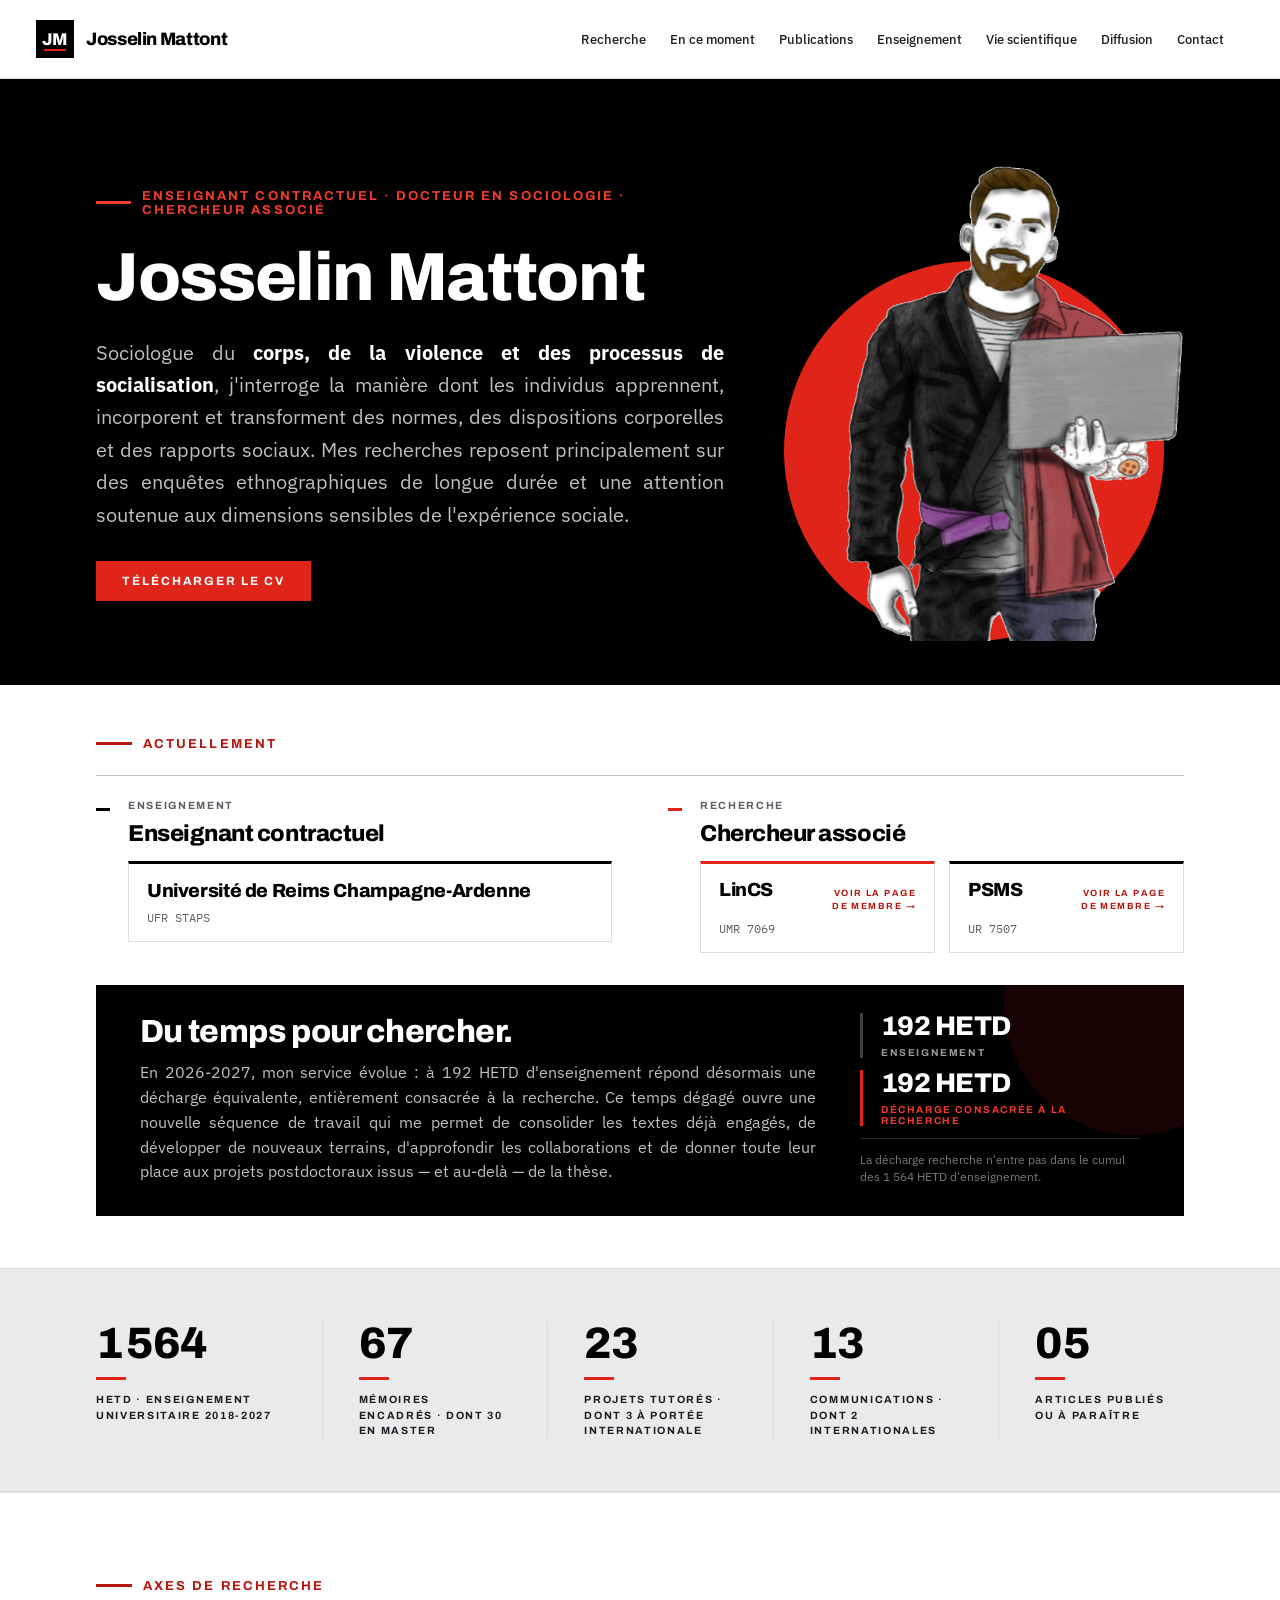
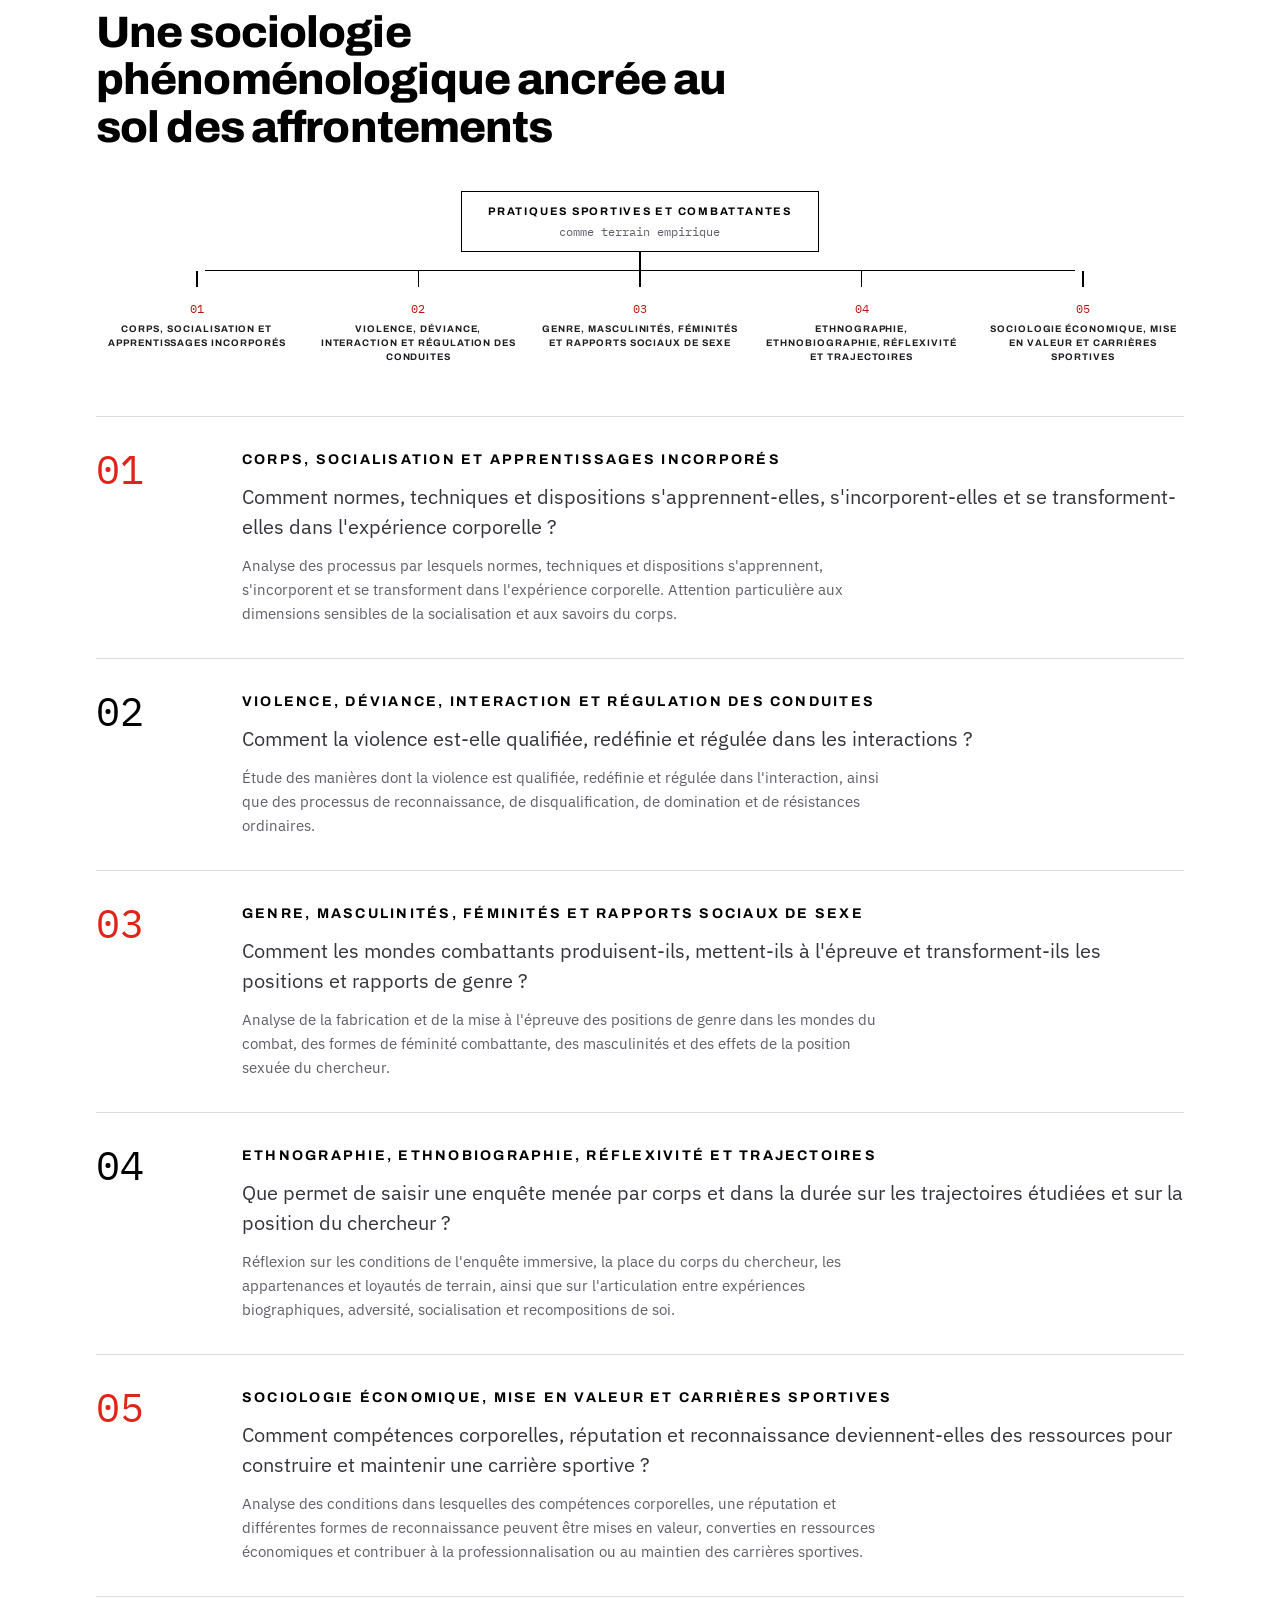
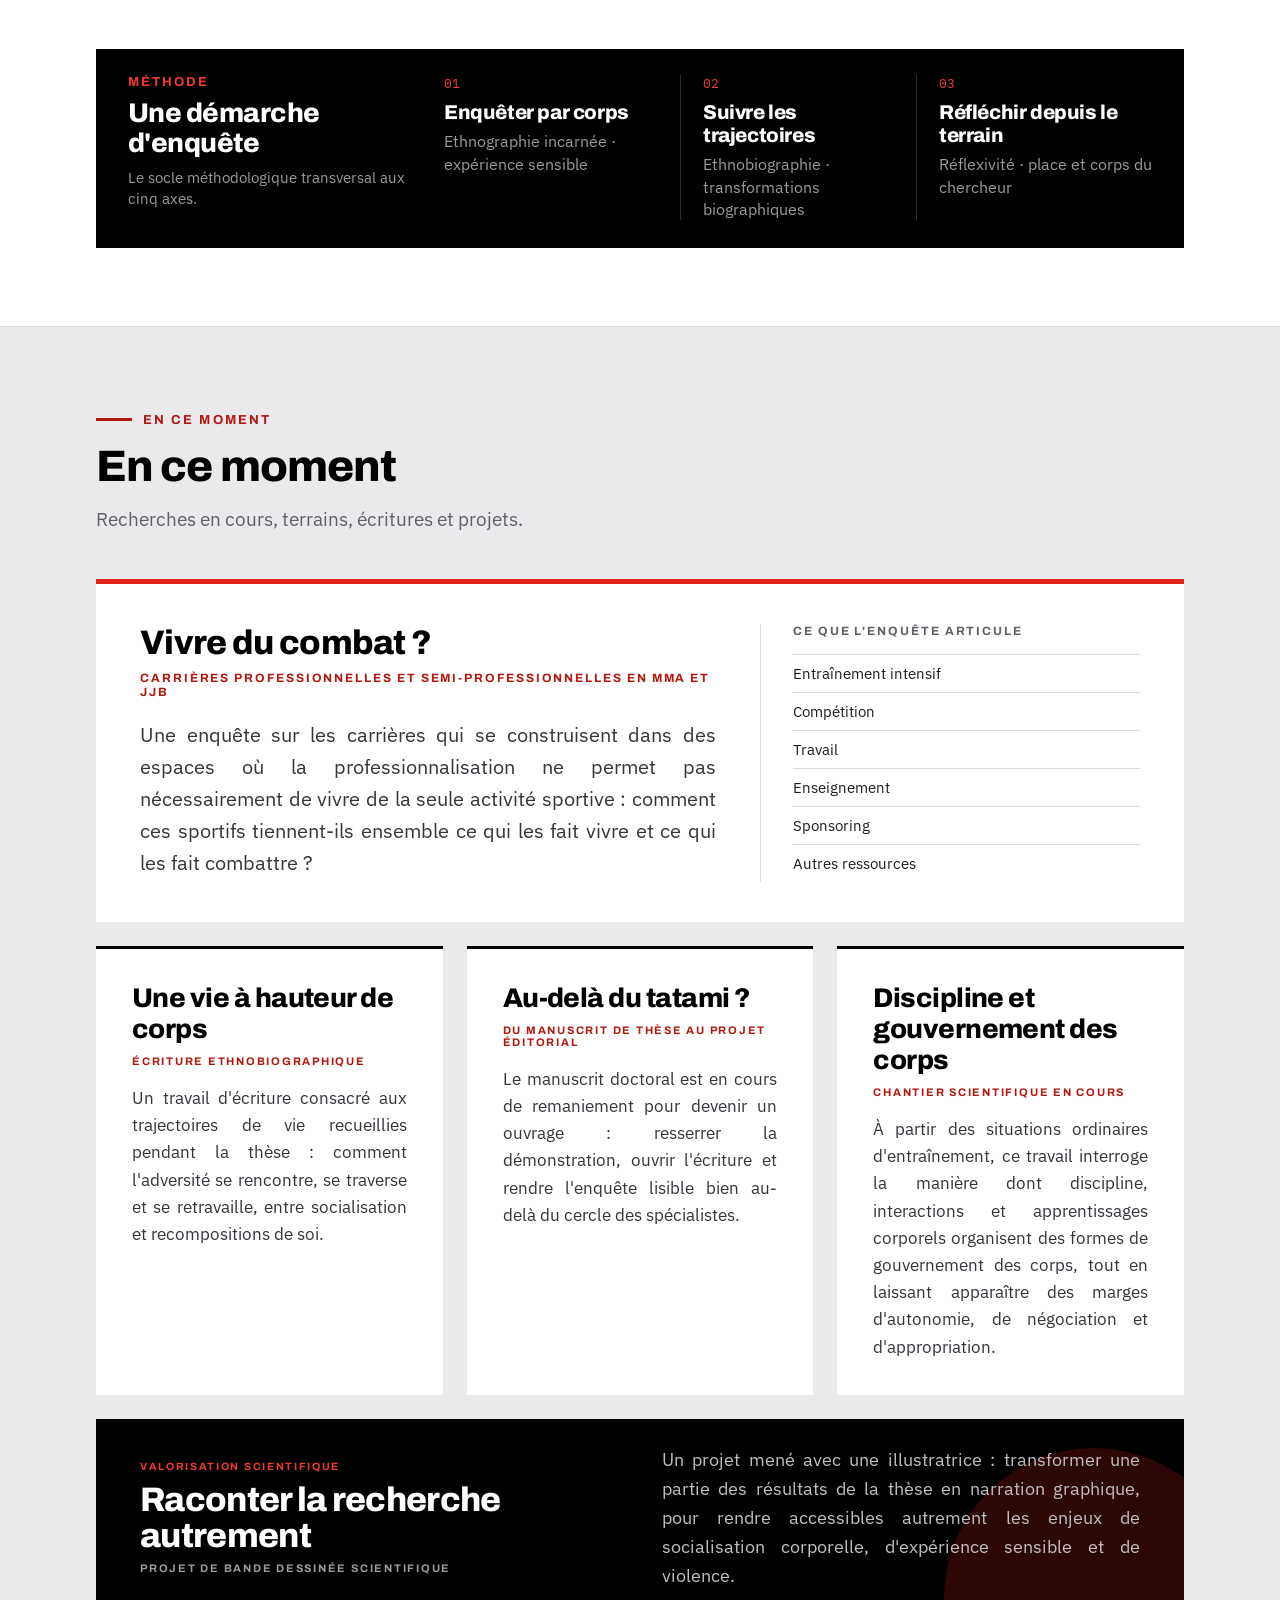
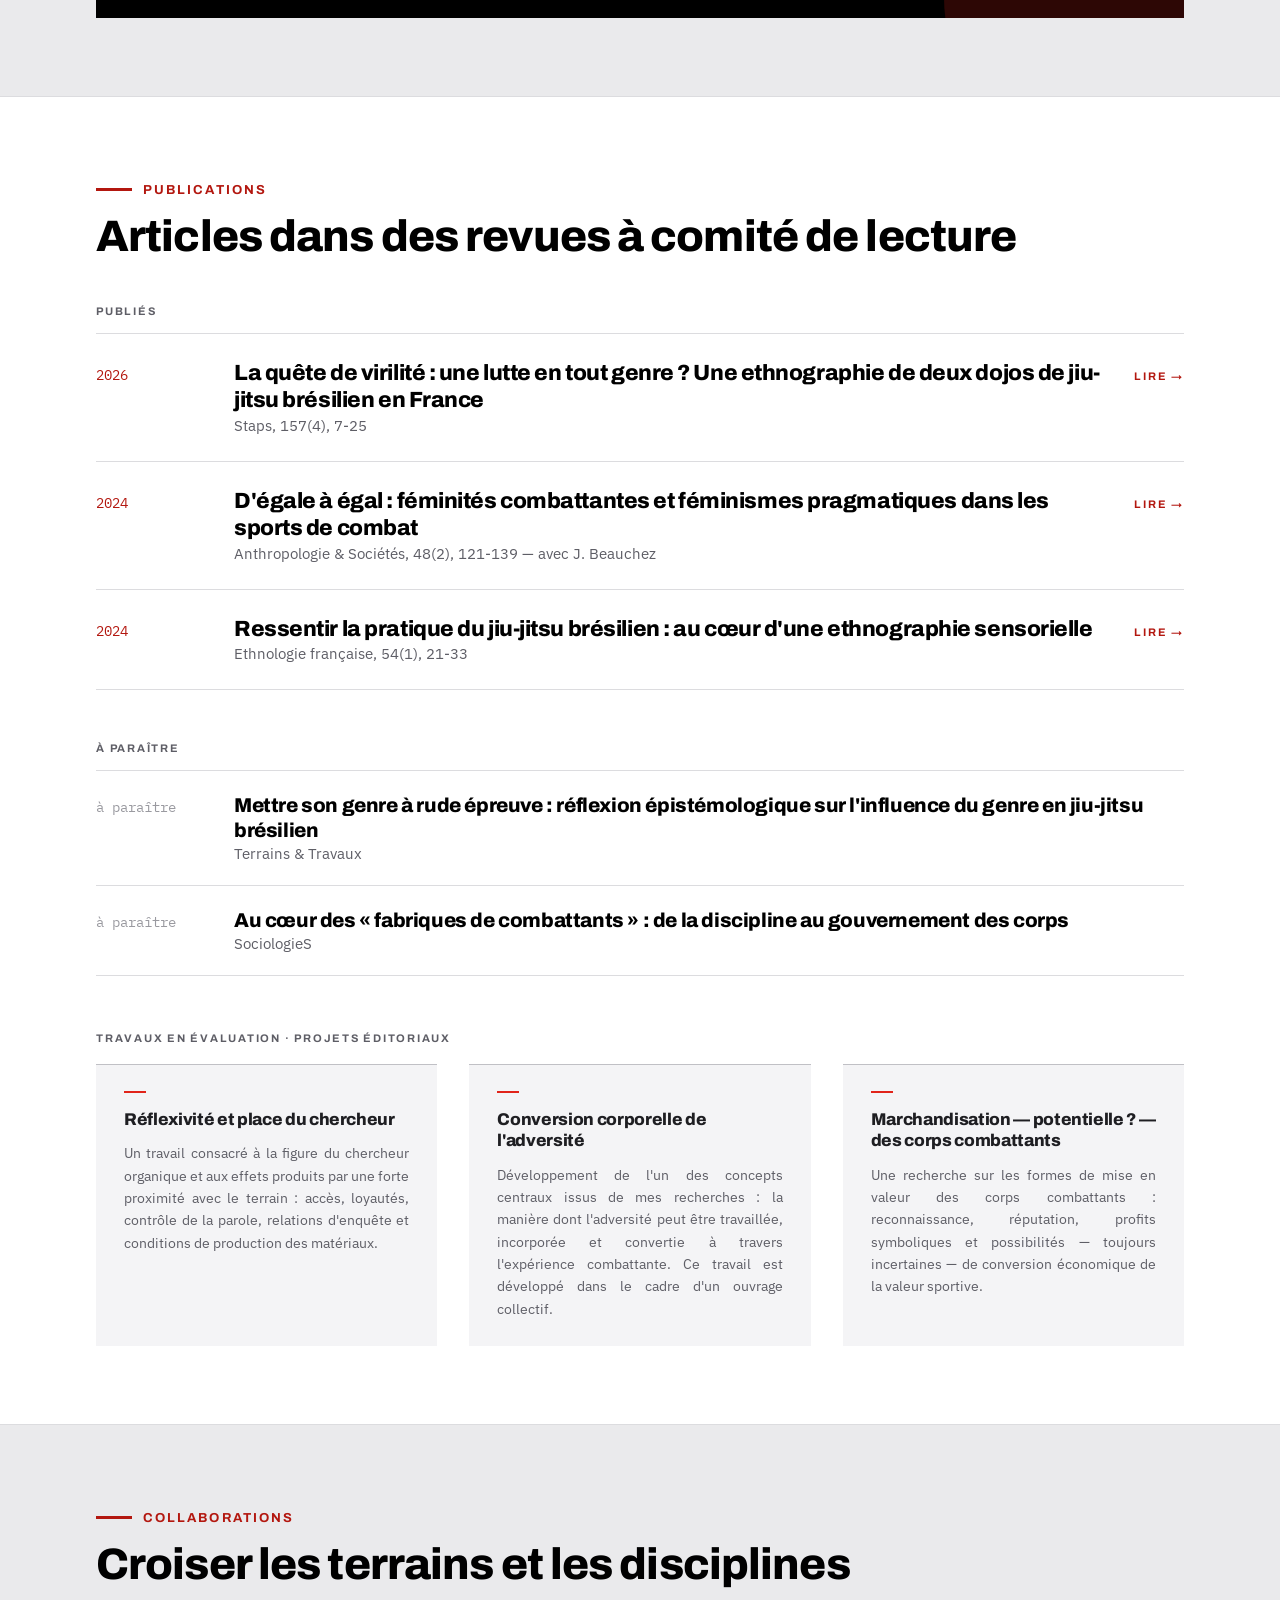
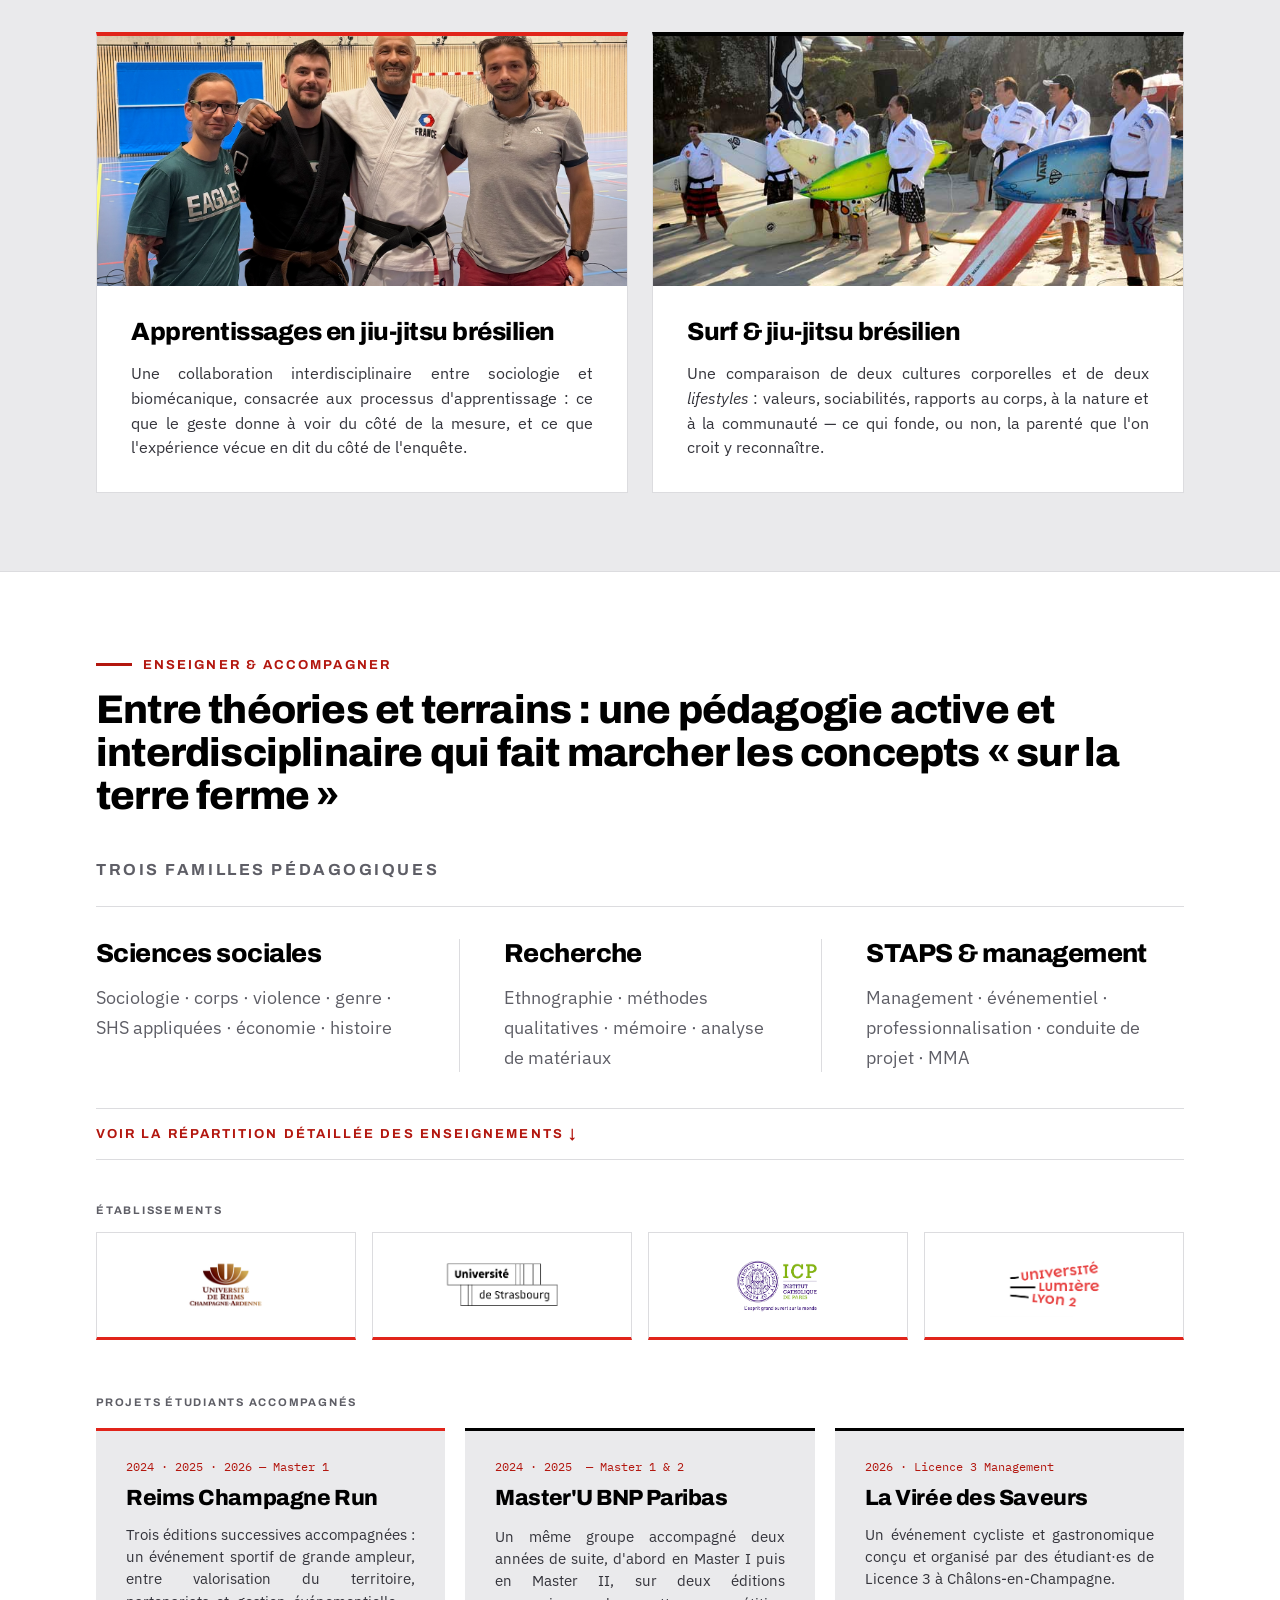
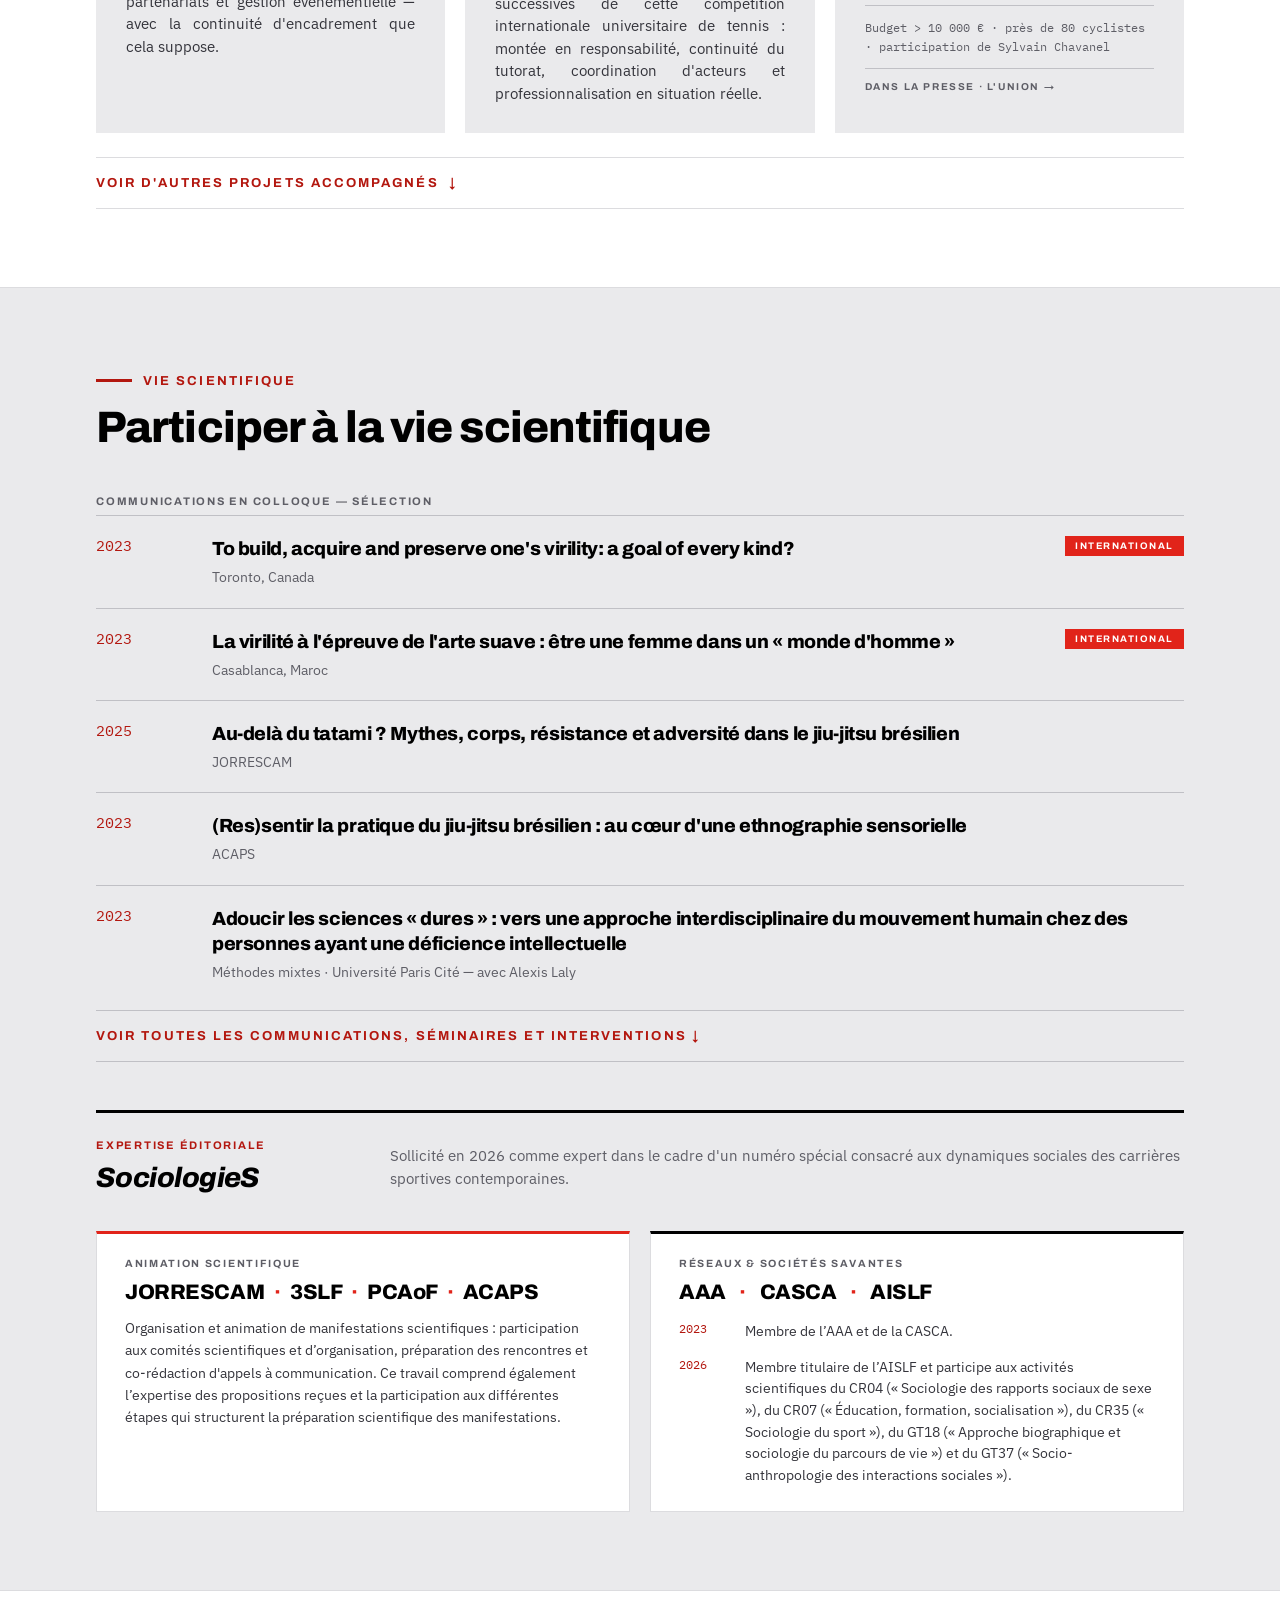
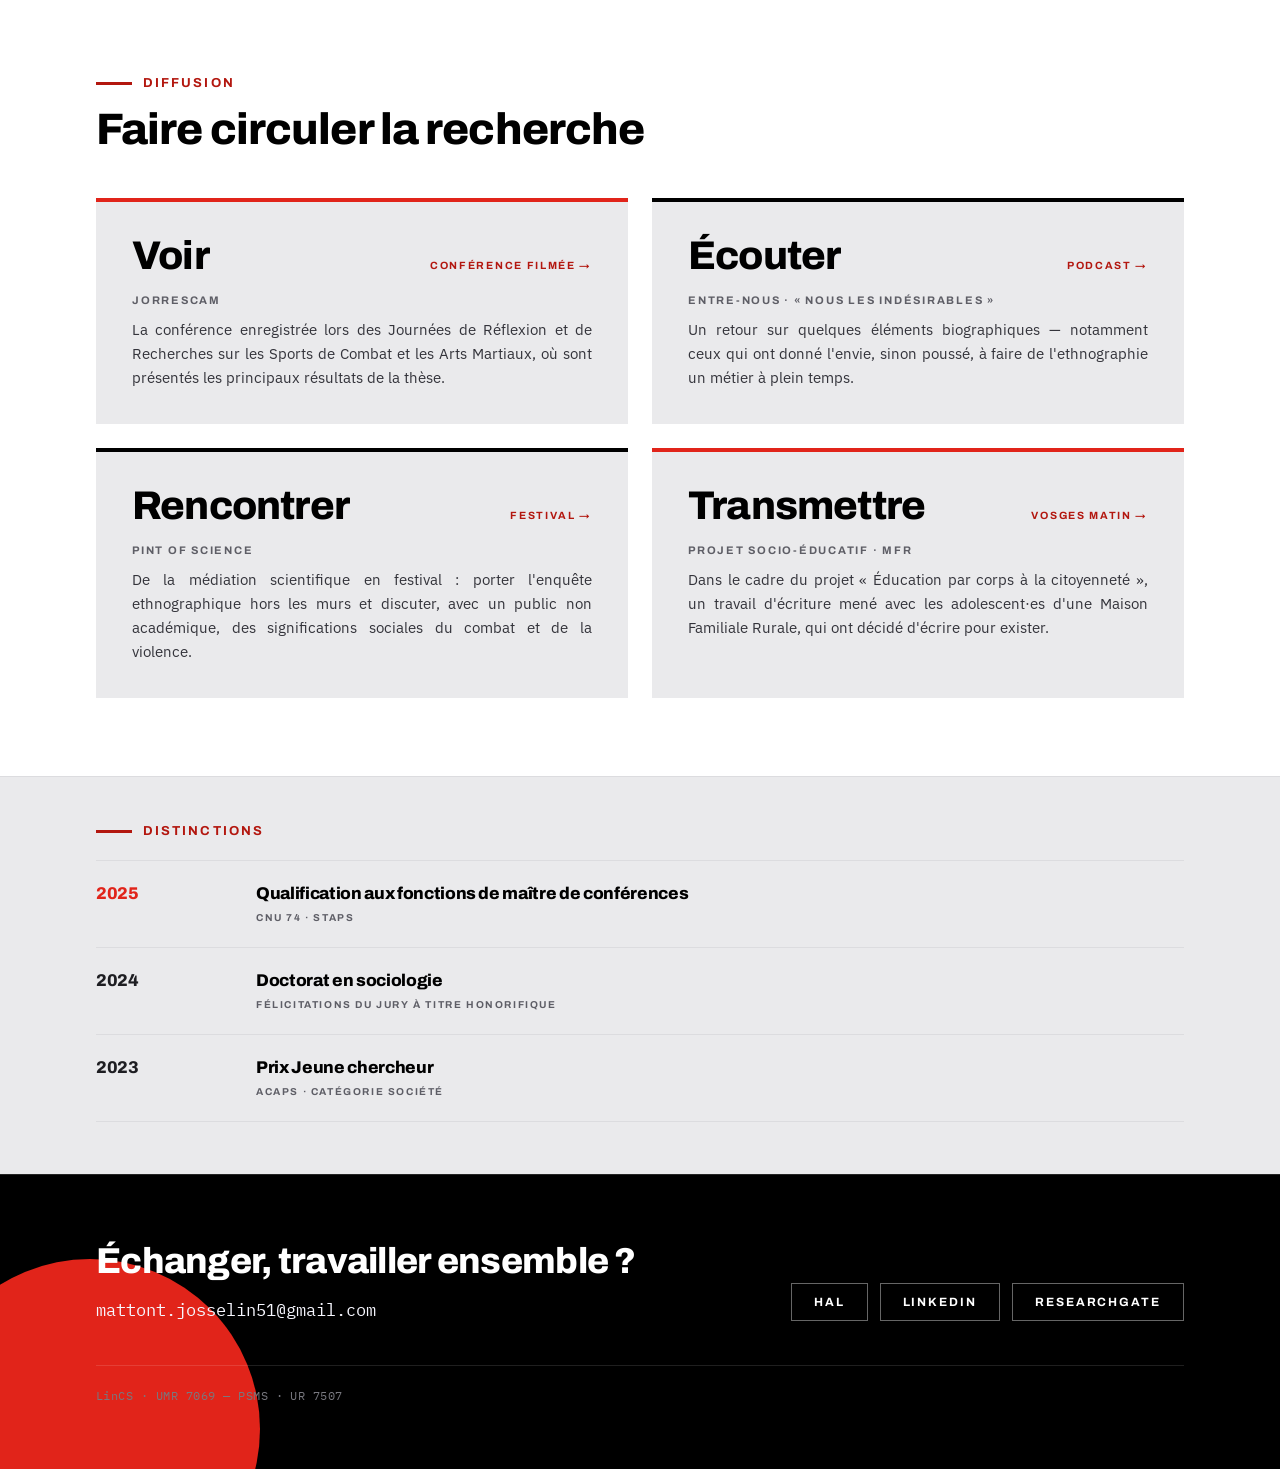
==== commit 6863505e: "Update index.html" ====
--- a/index.html
+++ b/index.html
@@ -253,7 +253,7 @@
     <div style="max-width:1200px; margin:0 auto; padding:52px 56px;">
       <div class="stats-grid" style="display:grid; grid-template-columns:repeat(5,1fr); gap:40px;">
         <div><div class="h stat-num" data-count="1564" data-sep="1" style="font-size:44px; color:#000; line-height:1;">1 564</div><span style="display:block; width:30px; height:3px; background:#E1241A; margin:12px 0;"></span><div class="k" style="font-size:10.5px; color:#1E1E22; line-height:1.5;">HETD · enseignement universitaire 2018-2027</div></div>
-        <div class="stat-cell" style="border-left:1px solid #DCDCDF; padding-left:36px;"><div class="h stat-num" data-count="58" style="font-size:44px; color:#000; line-height:1;">58</div><span style="display:block; width:30px; height:3px; background:#E1241A; margin:12px 0;"></span><div class="k" style="font-size:10.5px; color:#1E1E22; line-height:1.5;">Mémoires encadrés · dont 21 en master</div></div>
+        <div class="stat-cell" style="border-left:1px solid #DCDCDF; padding-left:36px;"><div class="h stat-num" data-count="67" style="font-size:44px; color:#000; line-height:1;">67</div><span style="display:block; width:30px; height:3px; background:#E1241A; margin:12px 0;"></span><div class="k" style="font-size:10.5px; color:#1E1E22; line-height:1.5;">Mémoires encadrés · dont 30 en master</div></div>
         <div class="stat-cell" style="border-left:1px solid #DCDCDF; padding-left:36px;"><div class="h stat-num" data-count="23" style="font-size:44px; color:#000; line-height:1;">23</div><span style="display:block; width:30px; height:3px; background:#E1241A; margin:12px 0;"></span><div class="k" style="font-size:10.5px; color:#1E1E22; line-height:1.5;">Projets tutorés · dont 3 à portée internationale</div></div>
         <div class="stat-cell" style="border-left:1px solid #DCDCDF; padding-left:36px;"><div class="h stat-num" data-count="13" style="font-size:44px; color:#000; line-height:1;">13</div><span style="display:block; width:30px; height:3px; background:#E1241A; margin:12px 0;"></span><div class="k" style="font-size:10.5px; color:#1E1E22; line-height:1.5;">Communications · dont 2 internationales</div></div>
         <div class="stat-cell" style="border-left:1px solid #DCDCDF; padding-left:36px;"><div class="h stat-num" data-count="5" data-pad="2" style="font-size:44px; color:#000; line-height:1;">05</div><span style="display:block; width:30px; height:3px; background:#E1241A; margin:12px 0;"></span><div class="k" style="font-size:10.5px; color:#1E1E22; line-height:1.5;">Articles publiés ou à paraître</div></div>
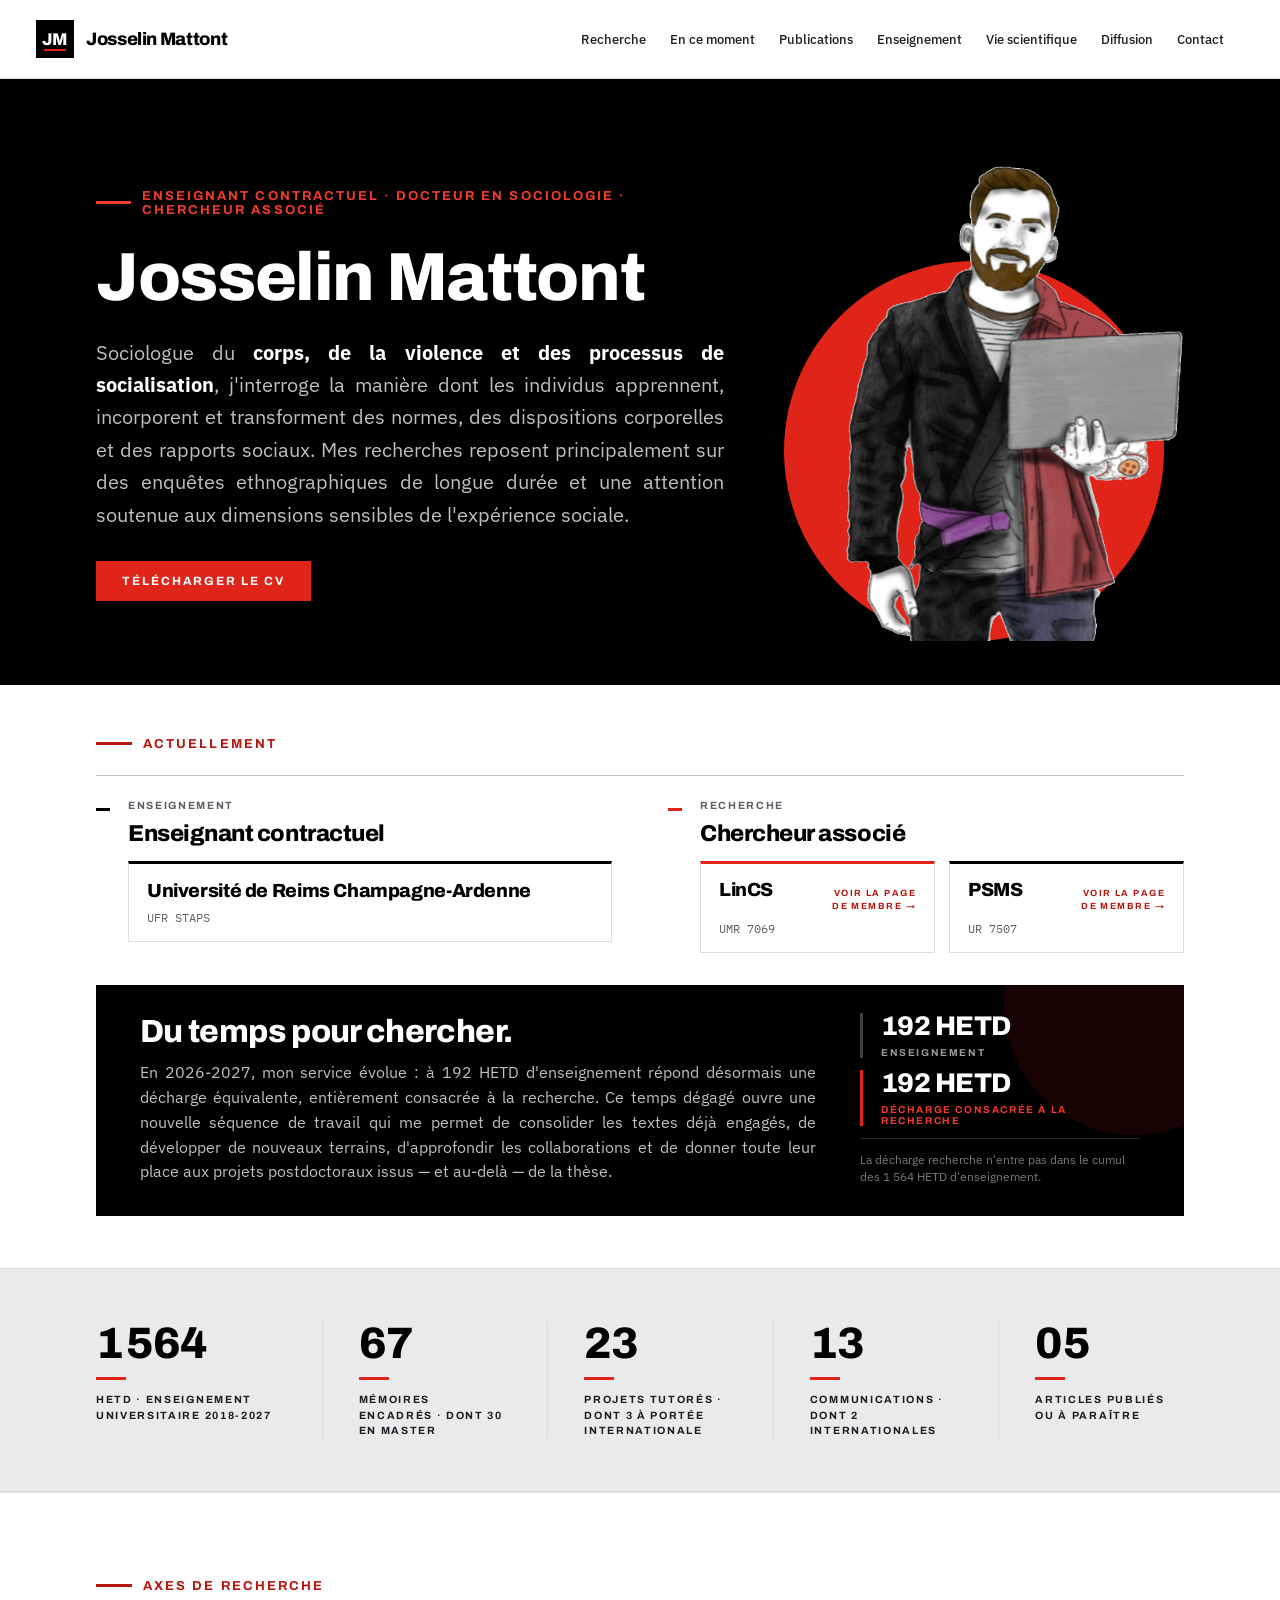
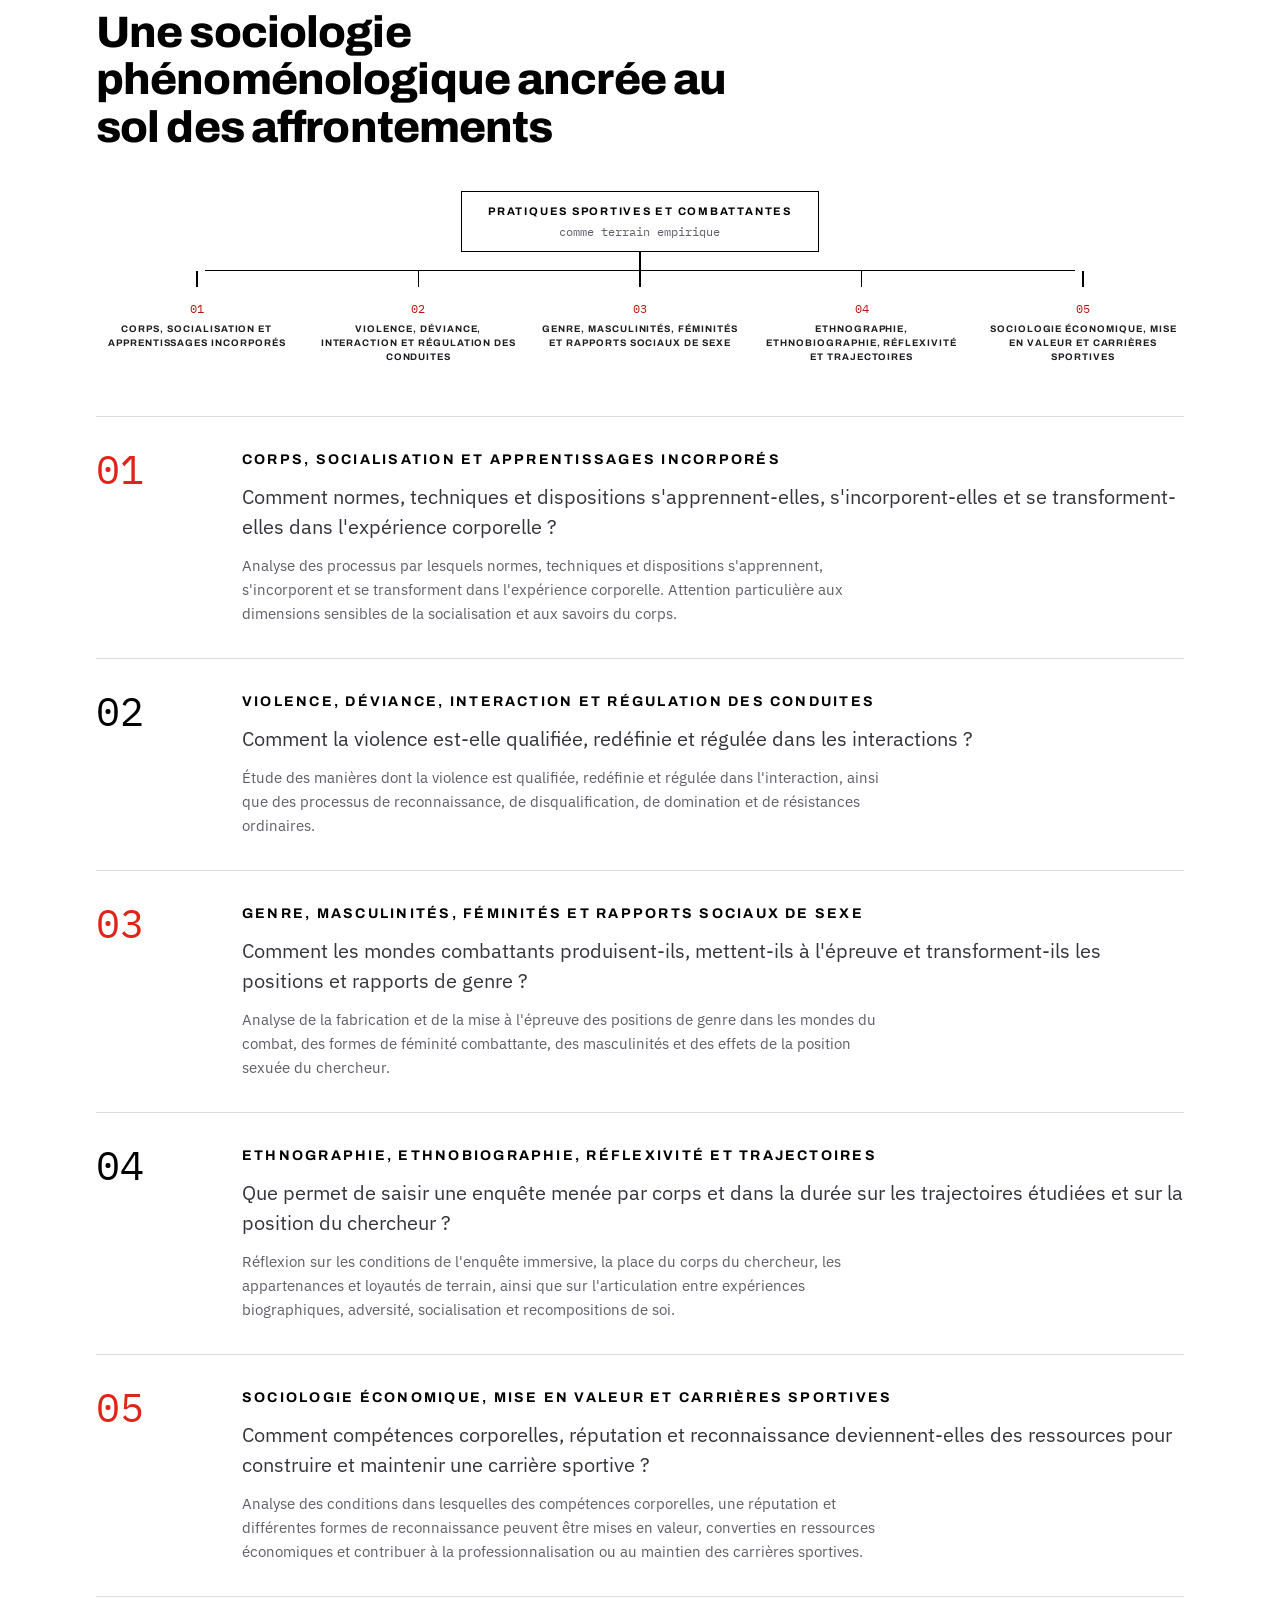
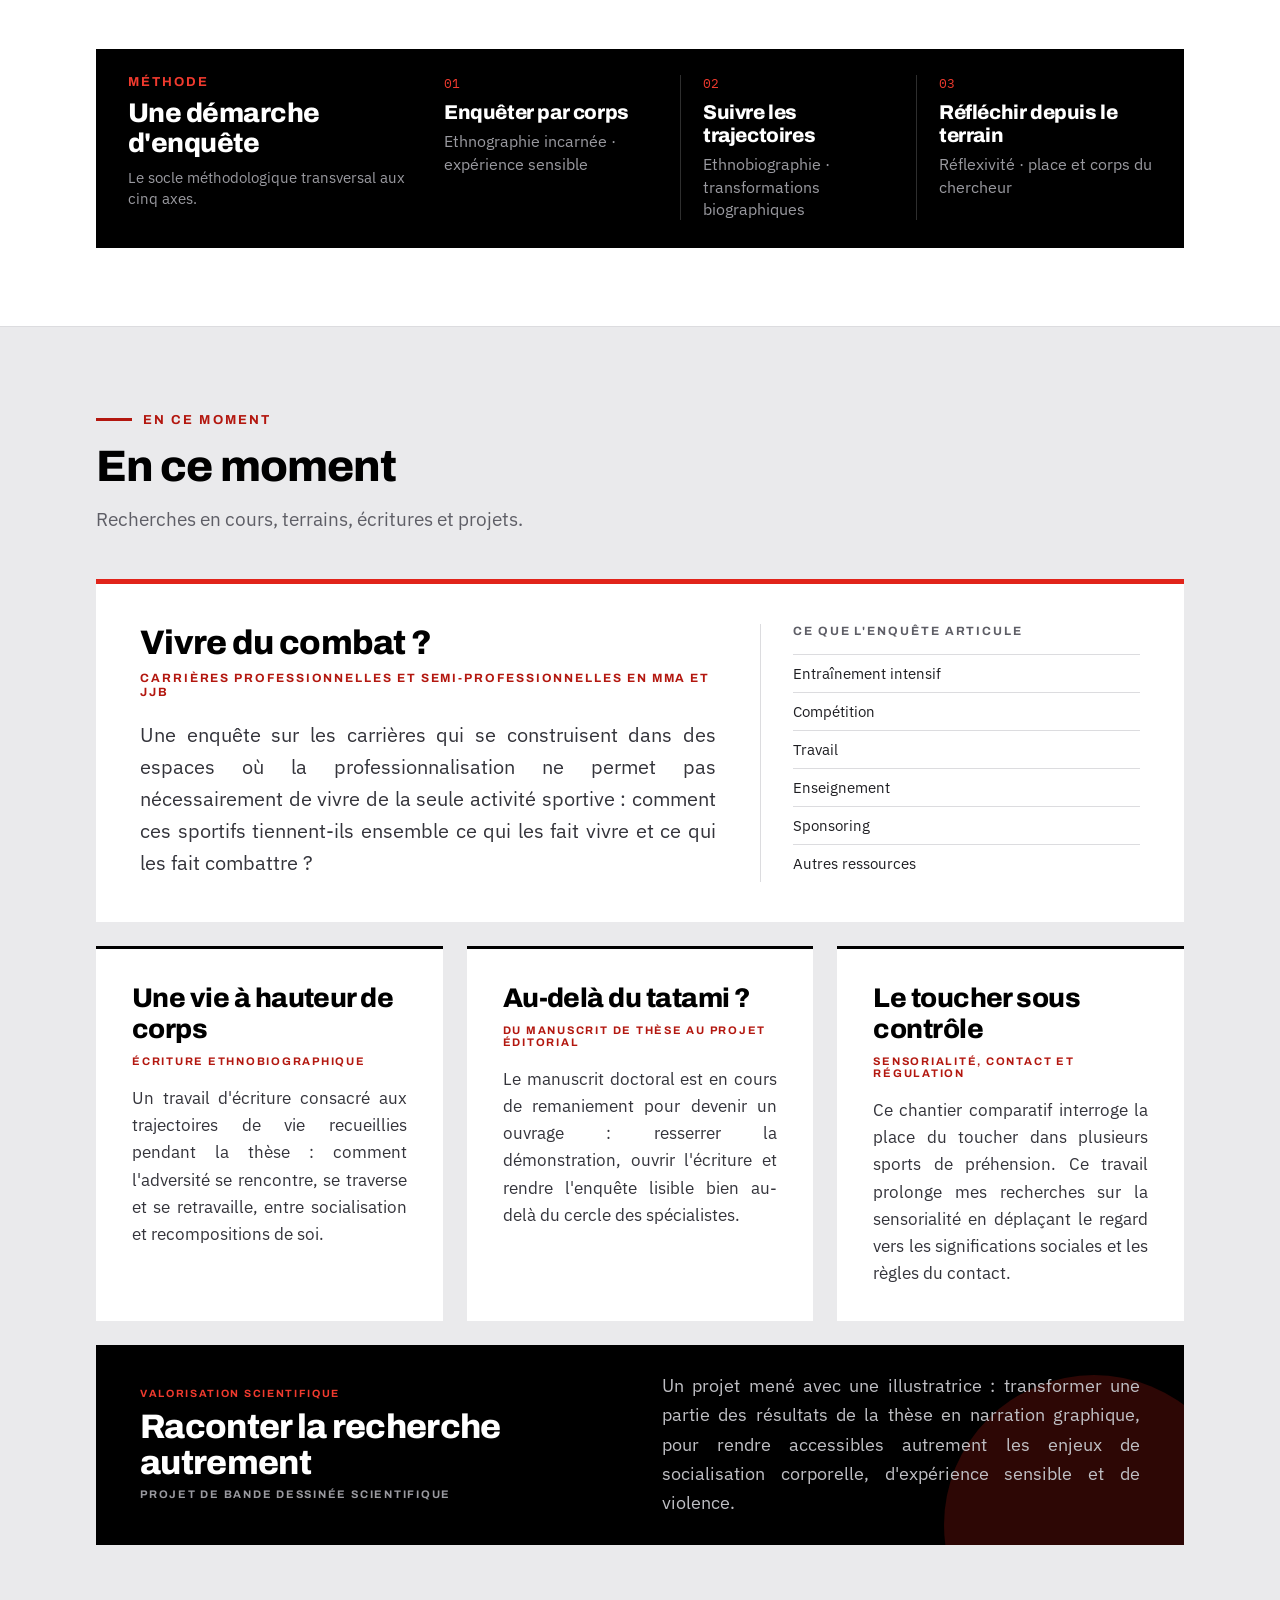
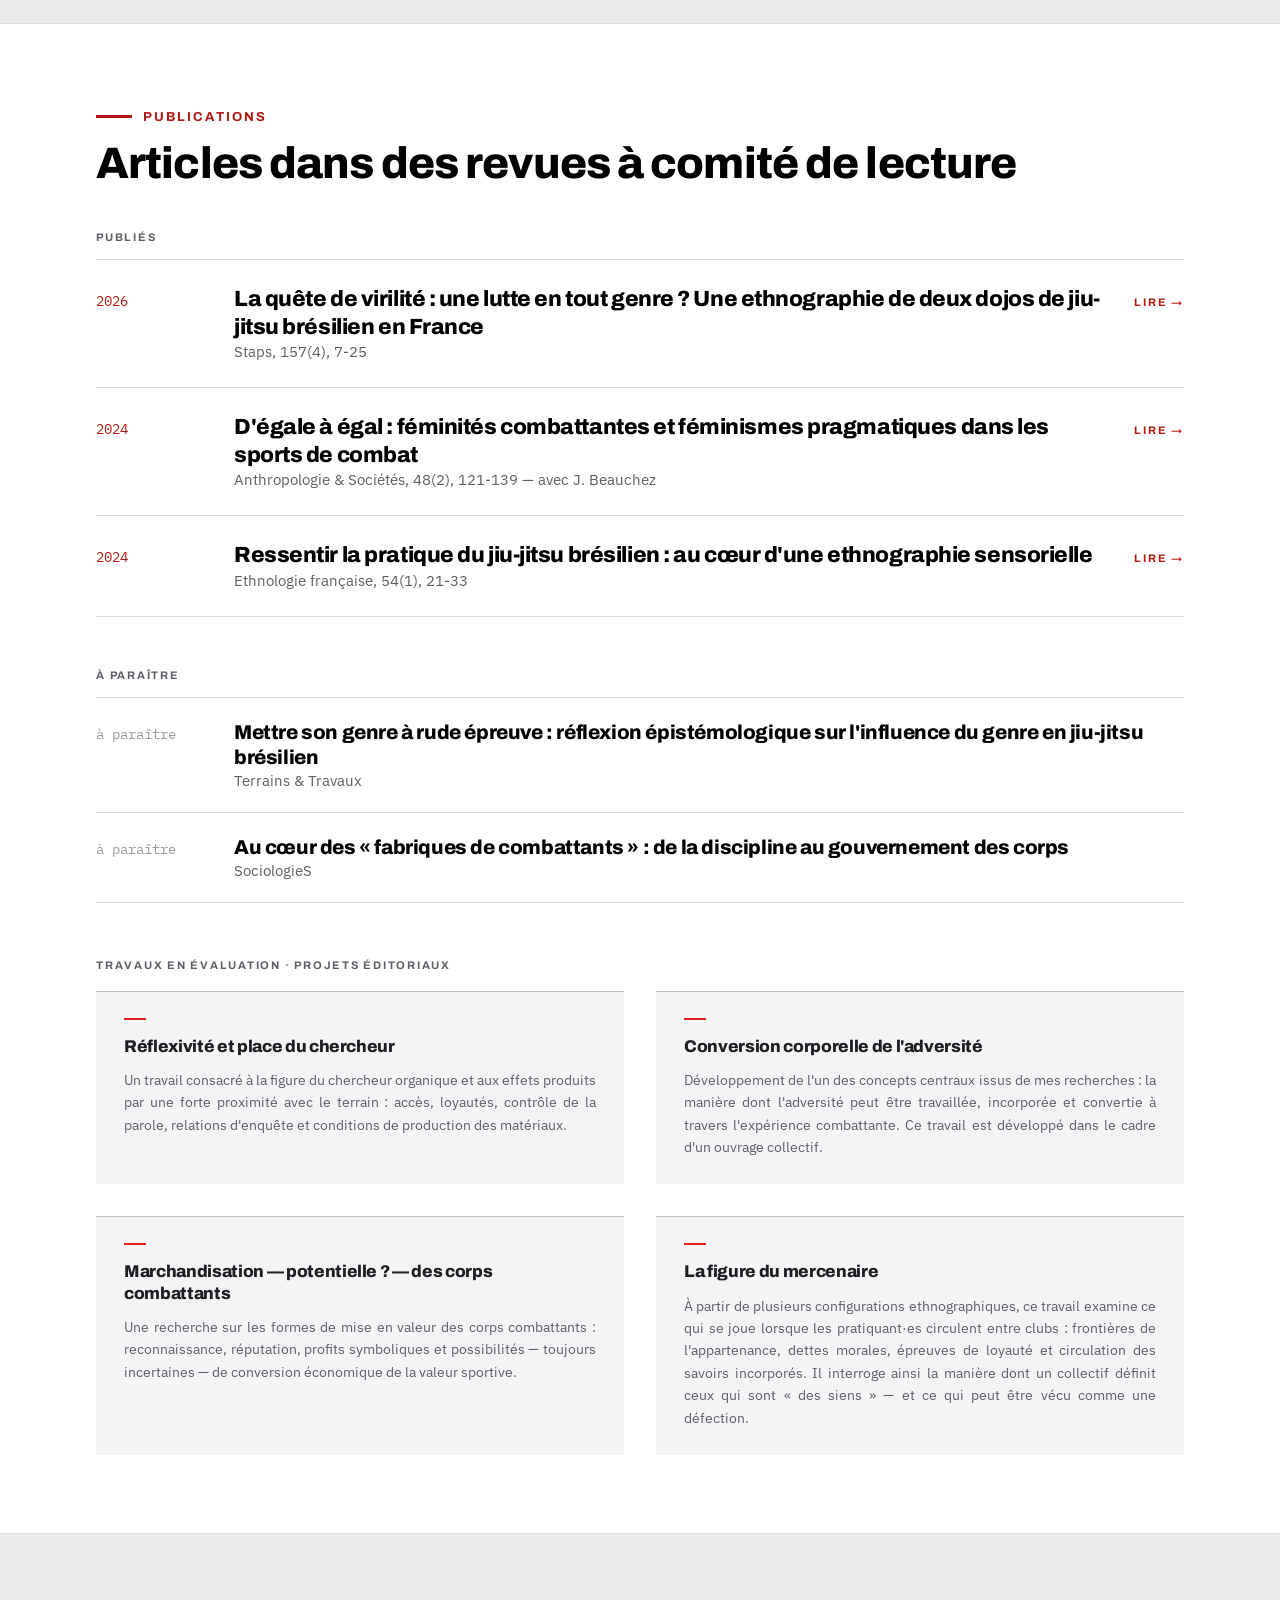
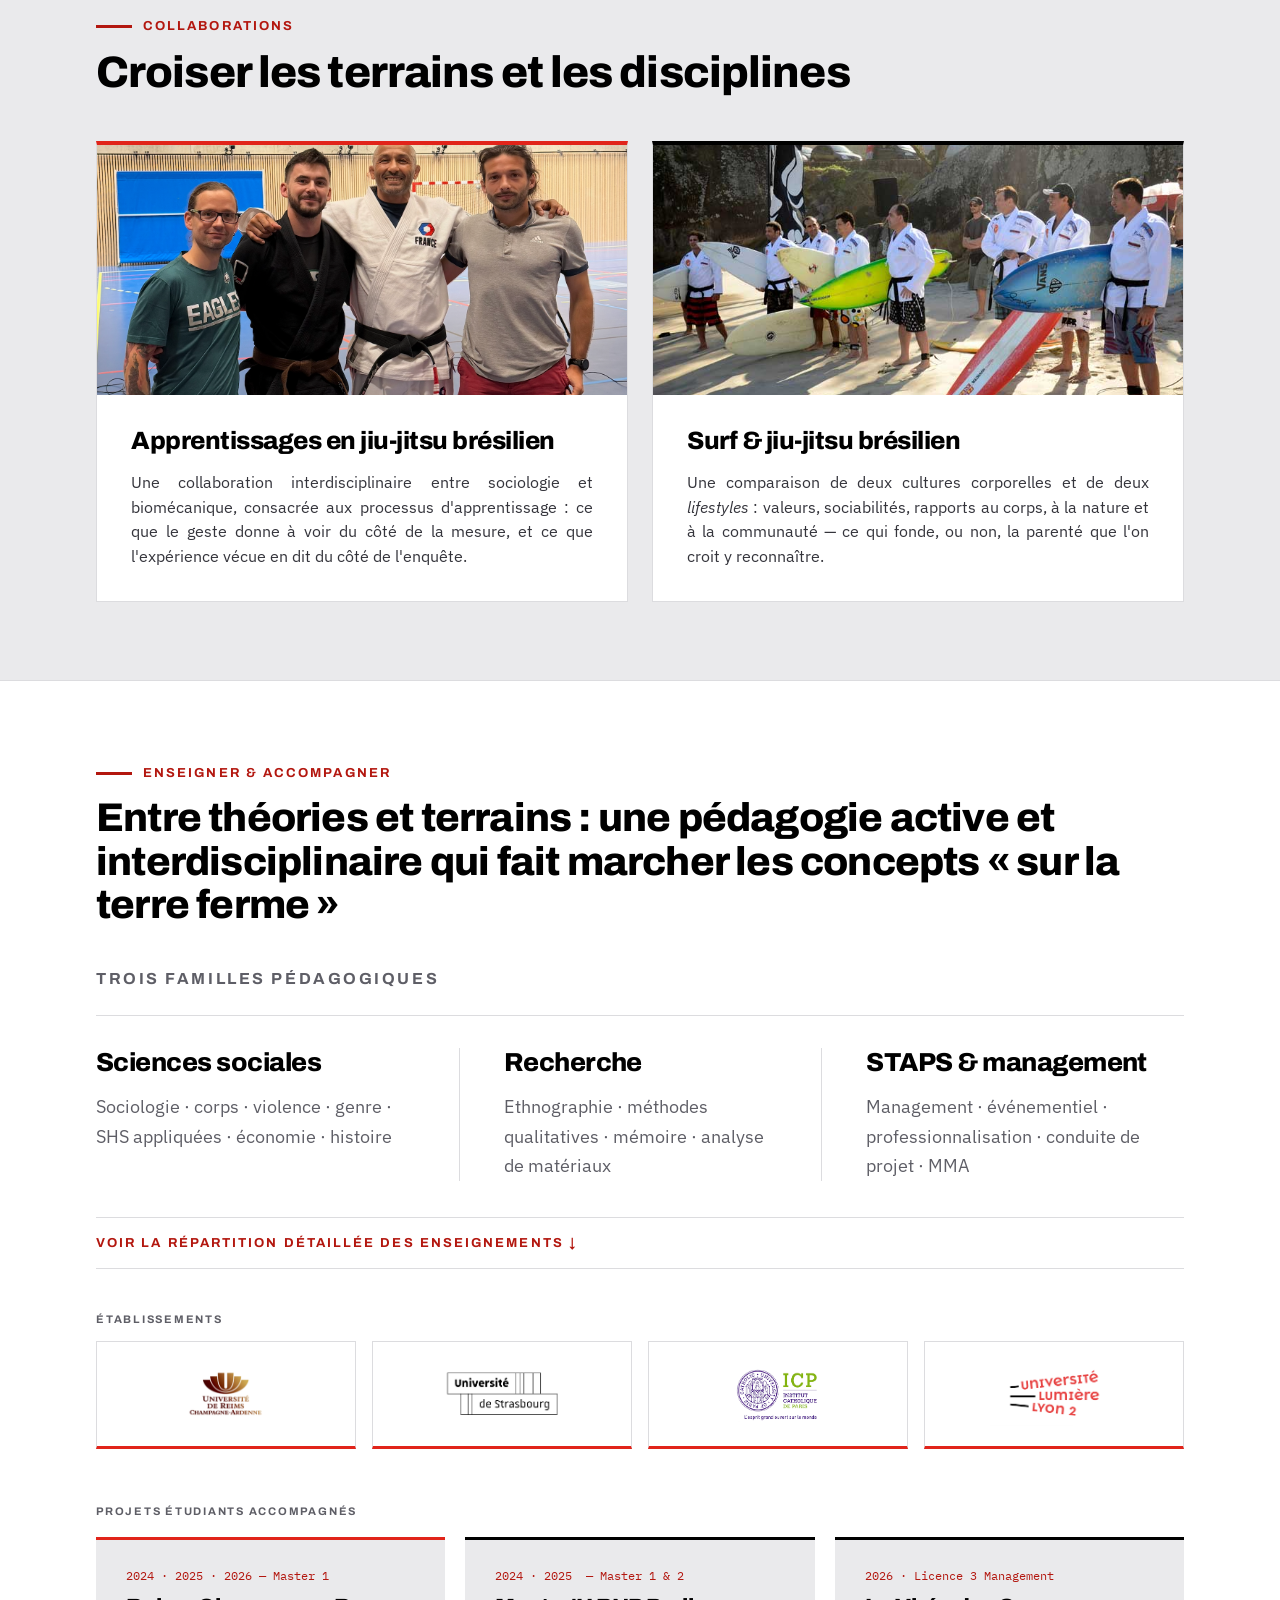
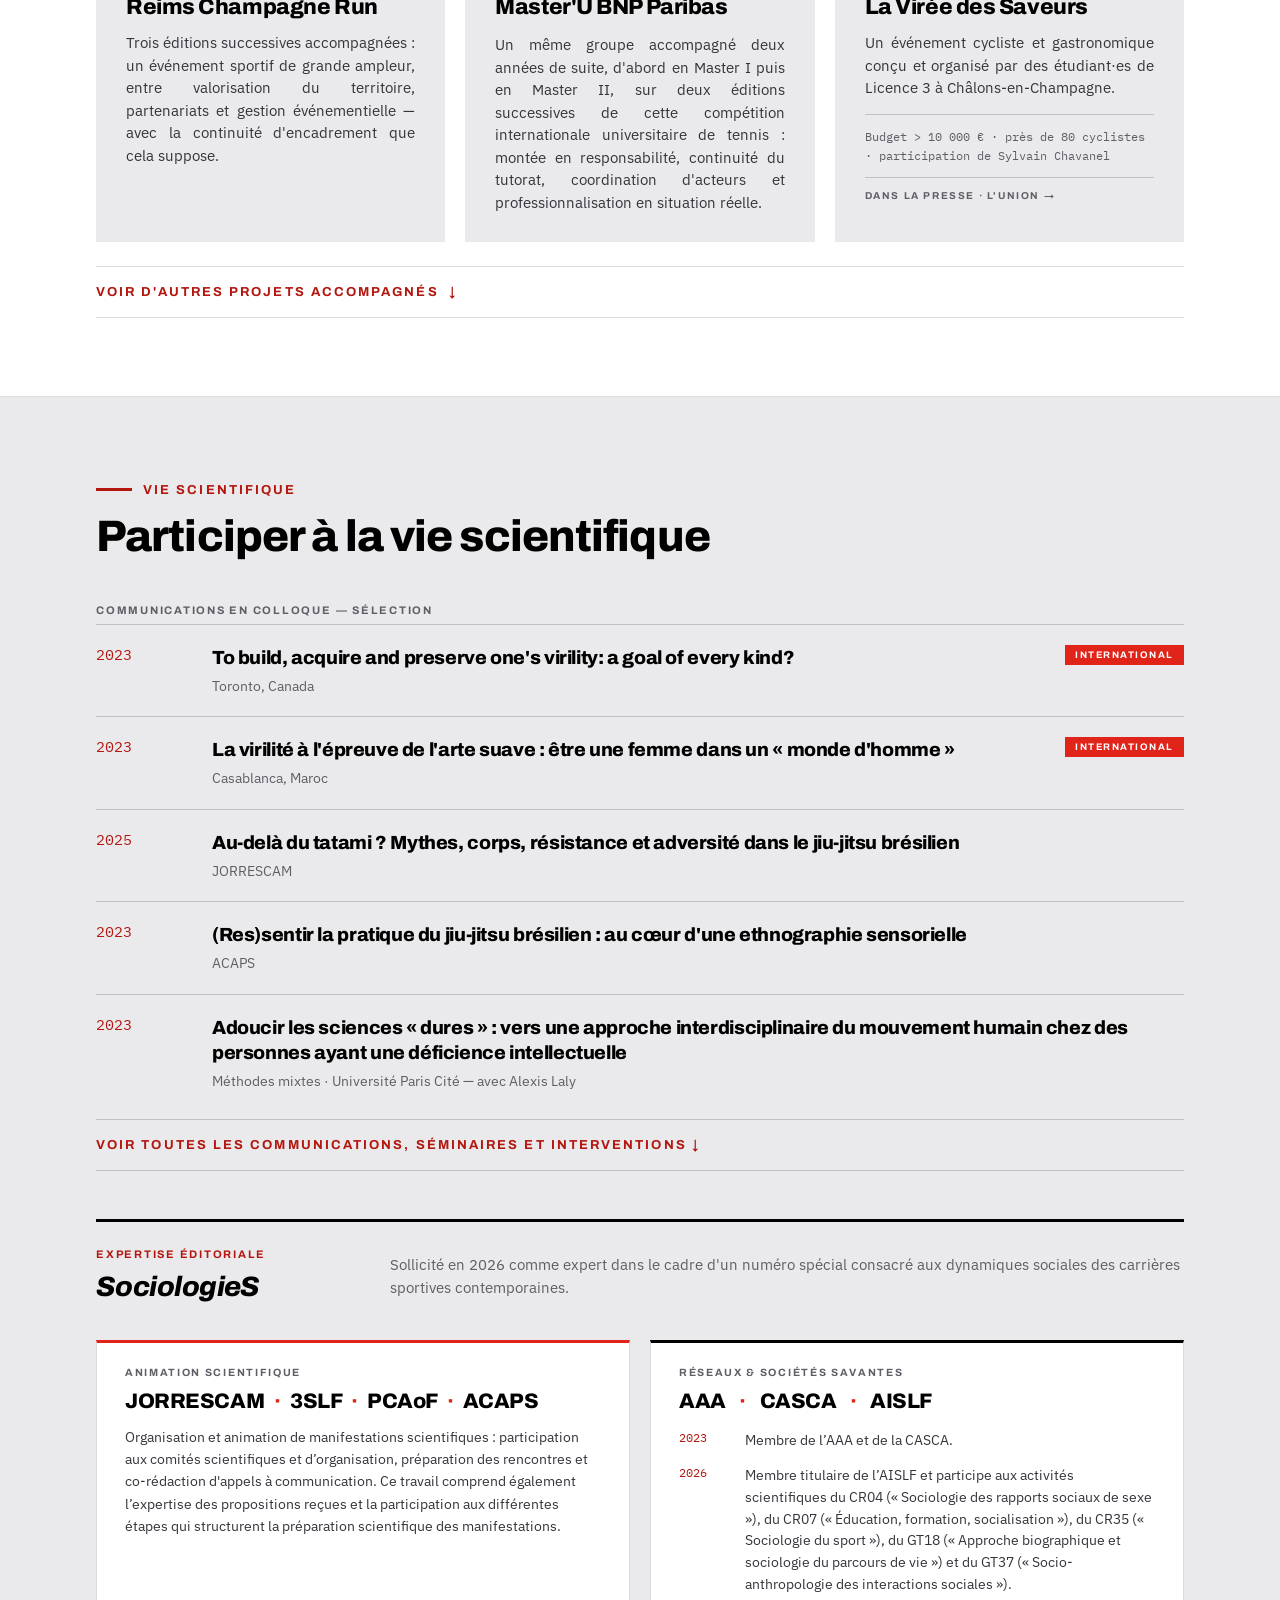
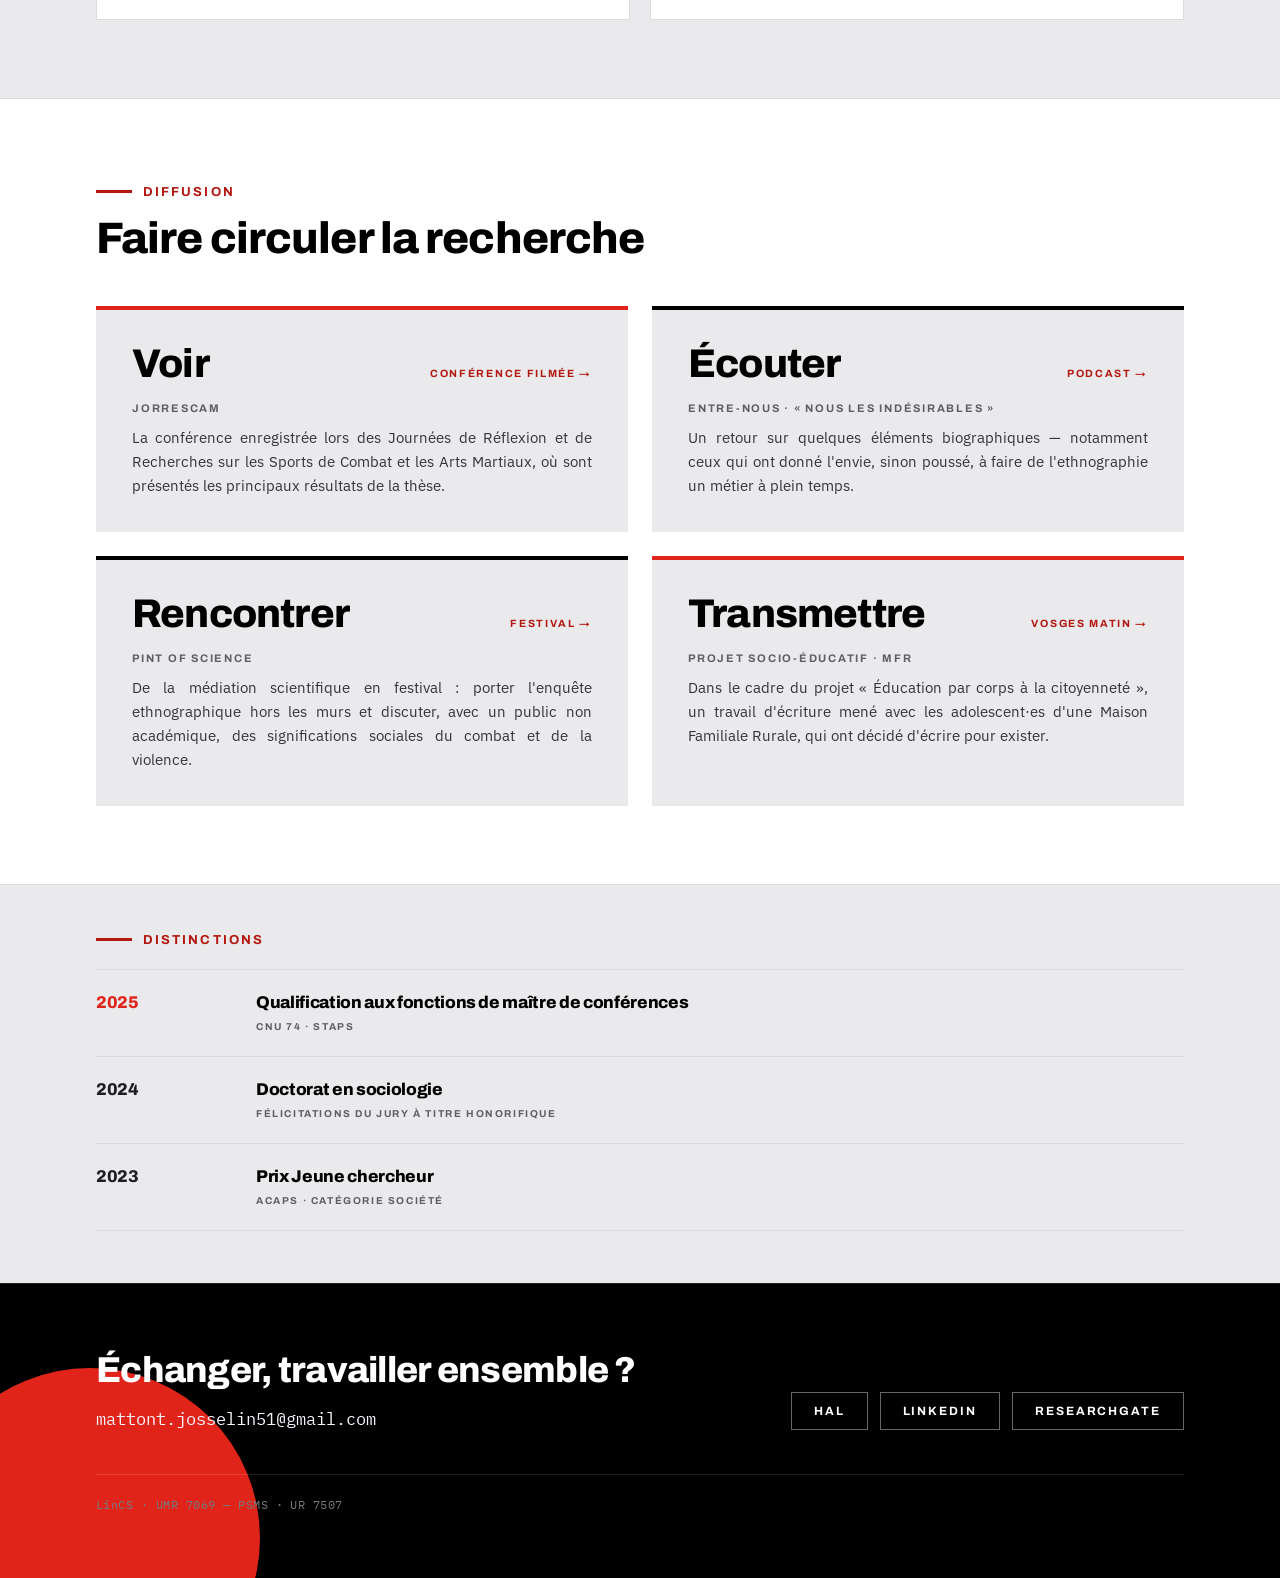
==== commit 073f8727: "Add files via upload" ====
--- a/index.html
+++ b/index.html
@@ -401,9 +401,9 @@
         </article>
 
         <article style="background:#fff; border-top:3px solid #000; padding:34px 36px;">
-          <h3 class="h" style="font-size:27px; color:#000; margin:0 0 10px; line-height:1.15;">Discipline et gouvernement des corps</h3>
-          <div class="k" style="font-size:11px; color:#B3170F; margin-bottom:18px;">Chantier scientifique en cours</div>
-          <p style="font-size: 17px; line-height: 1.6; margin: 0; color: #34343B; text-align: justify">À partir des situations ordinaires d'entraînement, ce travail interroge la manière dont discipline, interactions et apprentissages corporels organisent des formes de gouvernement des corps, tout en laissant apparaître des marges d'autonomie, de négociation et d'appropriation.</p>
+          <h3 class="h" style="font-size:27px; color:#000; margin:0 0 10px; line-height:1.15;">Le toucher sous contrôle</h3>
+          <div class="k" style="font-size:11px; color:#B3170F; margin-bottom:18px;">Sensorialité, contact et régulation</div>
+          <p style="font-size: 17px; line-height: 1.6; margin: 0; color: #34343B; text-align: justify">Ce chantier comparatif interroge la place du toucher dans plusieurs sports de préhension. Ce travail prolonge mes recherches sur la sensorialité en déplaçant le regard vers les significations sociales et les règles du contact.</p>
         </article>
 
         <article style="grid-column:1 / -1; background:#000; color:#EAEAEC; position:relative; overflow:hidden; padding:26px 44px 28px;">
@@ -441,7 +441,7 @@
       </div>
 
       <div class="k" style="font-size:11px; color:#5E5E66; margin-bottom:20px;">Travaux en évaluation · projets éditoriaux</div>
-      <div class="eval-grid" style="display:grid; grid-template-columns:repeat(3,1fr); gap:32px;">
+      <div class="eval-grid" style="display:grid; grid-template-columns:repeat(2,1fr); gap:32px;">
         <article style="background:#F4F4F6; border-top:1px solid #C0C0C5; padding:26px 28px;">
           <span style="display:block; width:22px; height:2px; background:#E1241A; margin-bottom:16px;"></span>
           <h3 class="h" style="font-size:17px; color:#1E1E22; margin:0 0 12px; line-height:1.25;">Réflexivité et place du chercheur</h3>
@@ -456,6 +456,11 @@
           <span style="display:block; width:22px; height:2px; background:#E1241A; margin-bottom:16px;"></span>
           <h3 class="h" style="font-size:17px; color:#1E1E22; margin:0 0 12px; line-height:1.25;">Marchandisation — potentielle ? — des corps combattants</h3>
           <p style="font-size:14px; line-height:1.6; margin:0; color:#5E5E66; text-align:justify;">Une recherche sur les formes de mise en valeur des corps combattants : reconnaissance, réputation, profits symboliques et possibilités — toujours incertaines — de conversion économique de la valeur sportive.</p>
+        </article>
+        <article style="background:#F4F4F6; border-top:1px solid #C0C0C5; padding:26px 28px;">
+          <span style="display:block; width:22px; height:2px; background:#E1241A; margin-bottom:16px;"></span>
+          <h3 class="h" style="font-size:17px; color:#1E1E22; margin:0 0 12px; line-height:1.25;">La figure du mercenaire</h3>
+          <p style="font-size:14px; line-height:1.6; margin:0; color:#5E5E66; text-align:justify;">À partir de plusieurs configurations ethnographiques, ce travail examine ce qui se joue lorsque les pratiquant·es circulent entre clubs : frontières de l'appartenance, dettes morales, épreuves de loyauté et circulation des savoirs incorporés. Il interroge ainsi la manière dont un collectif définit ceux qui sont « des siens » — et ce qui peut être vécu comme une défection.</p>
         </article>
       </div>
     </div>
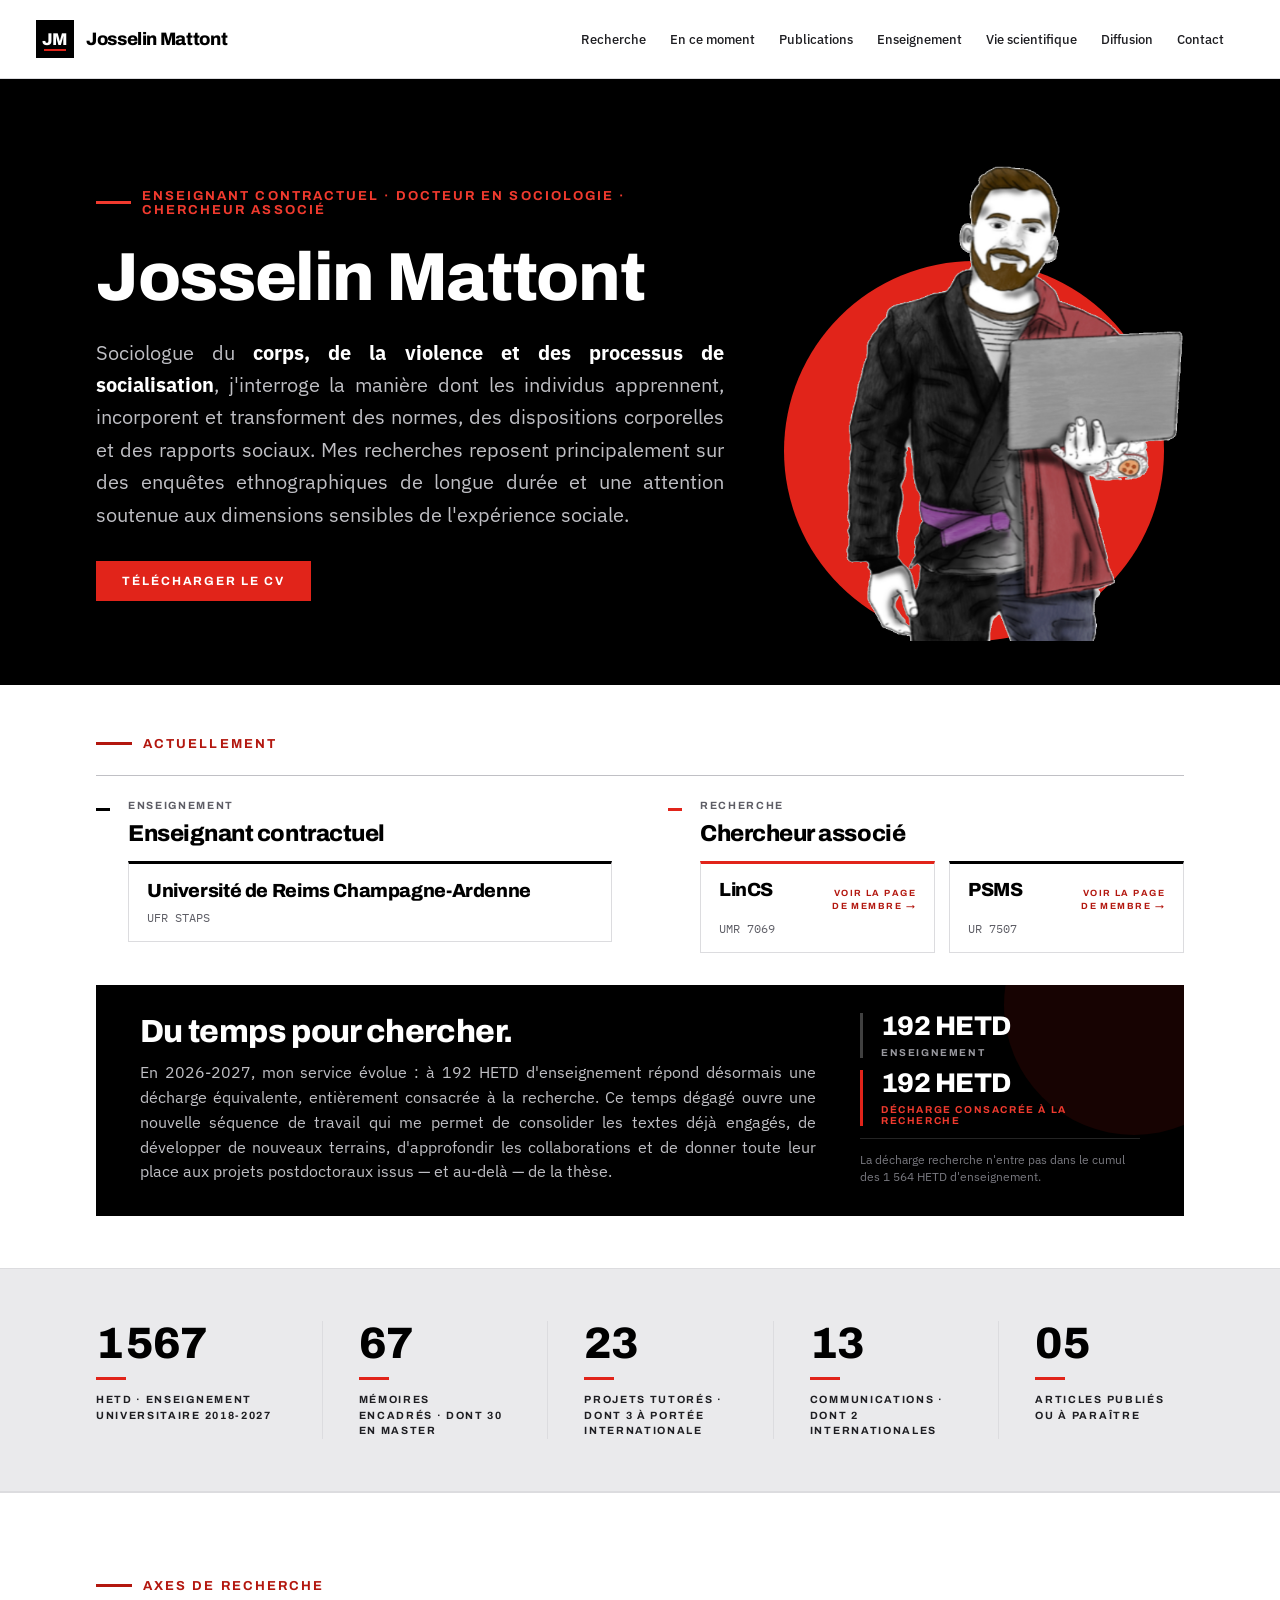
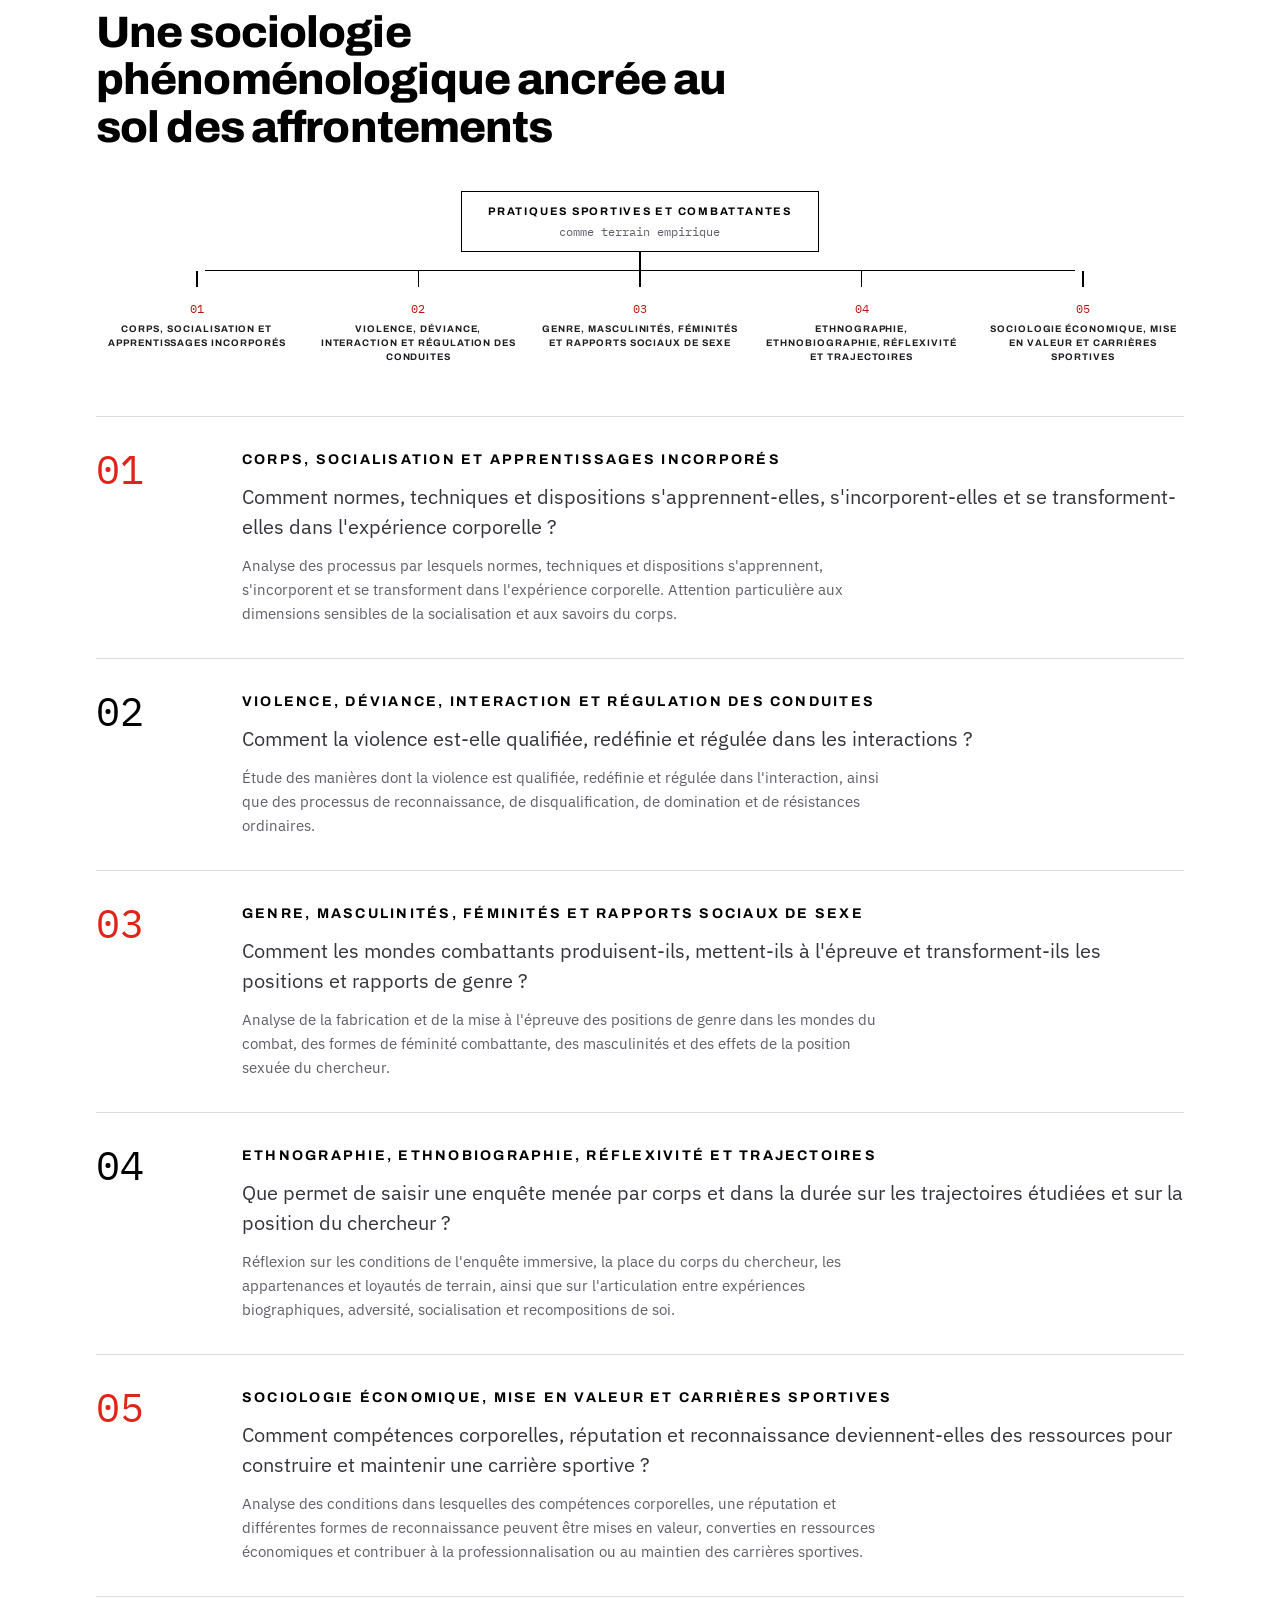
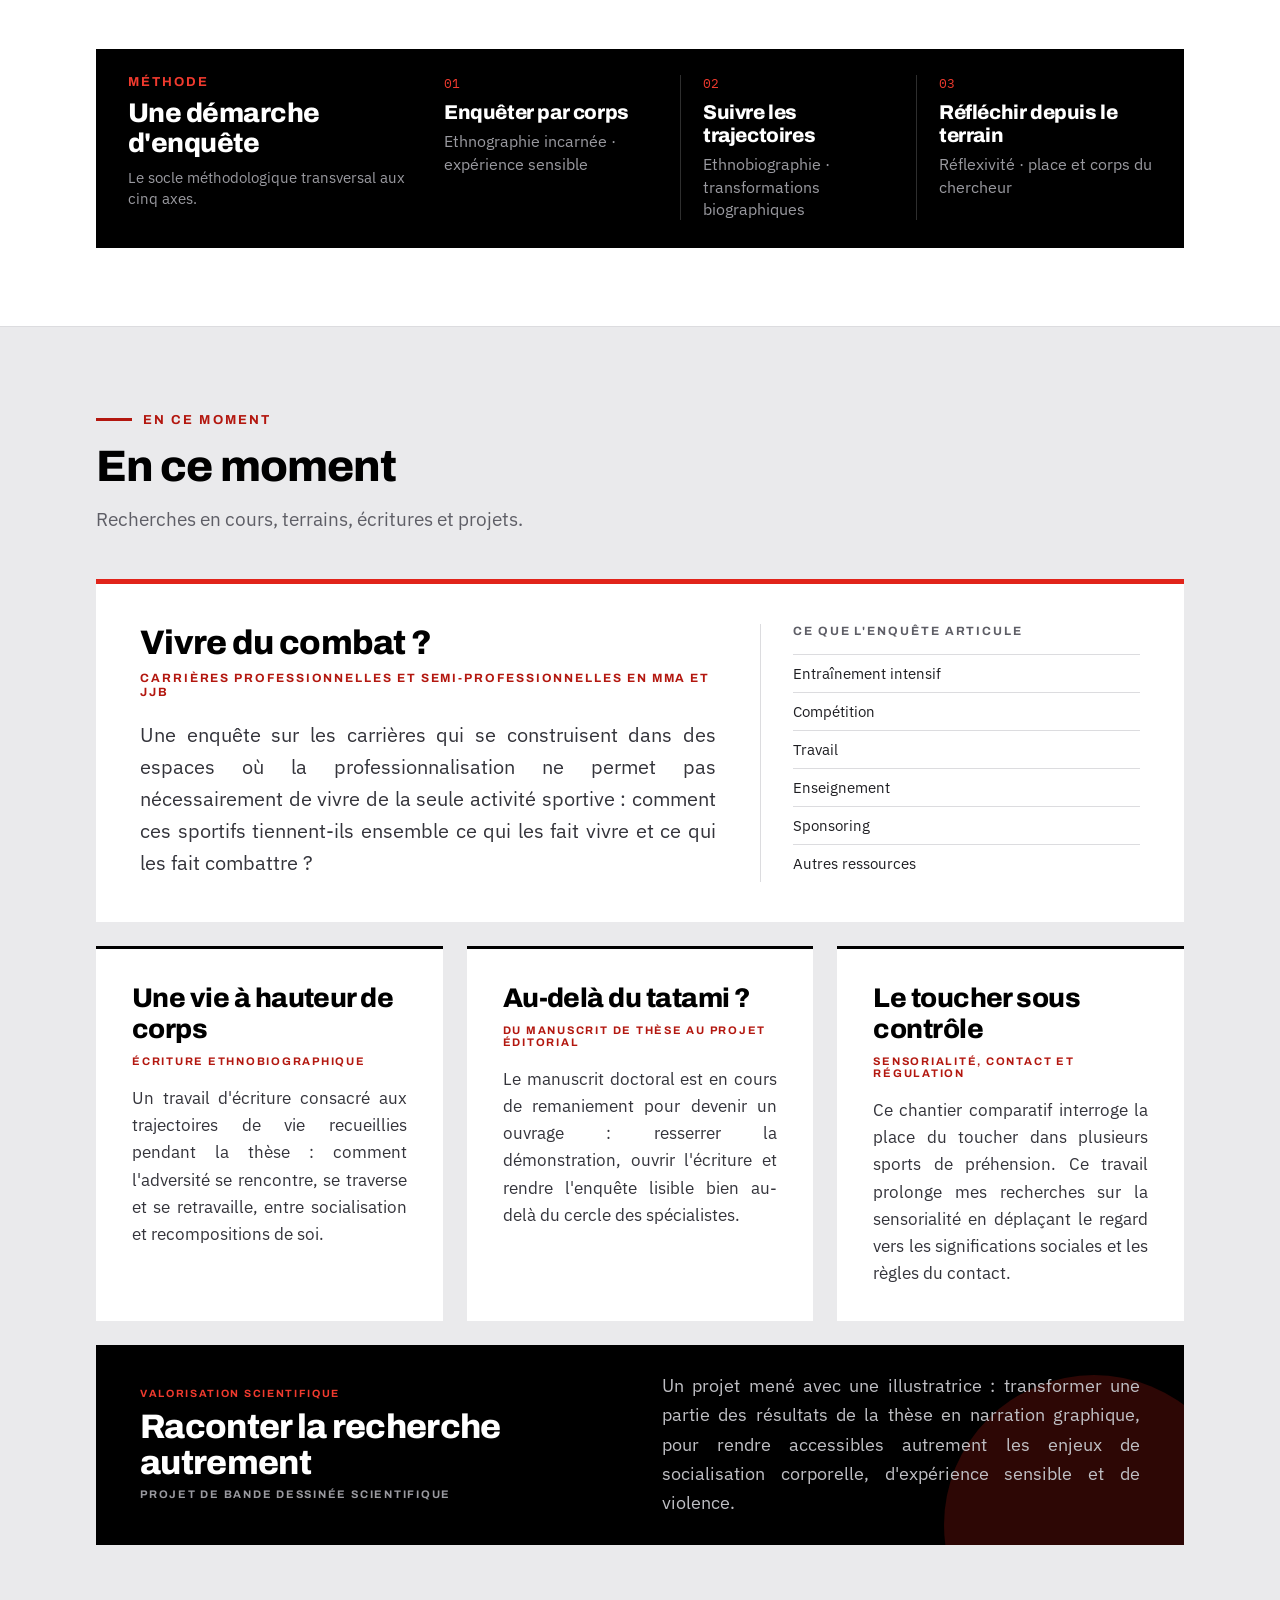
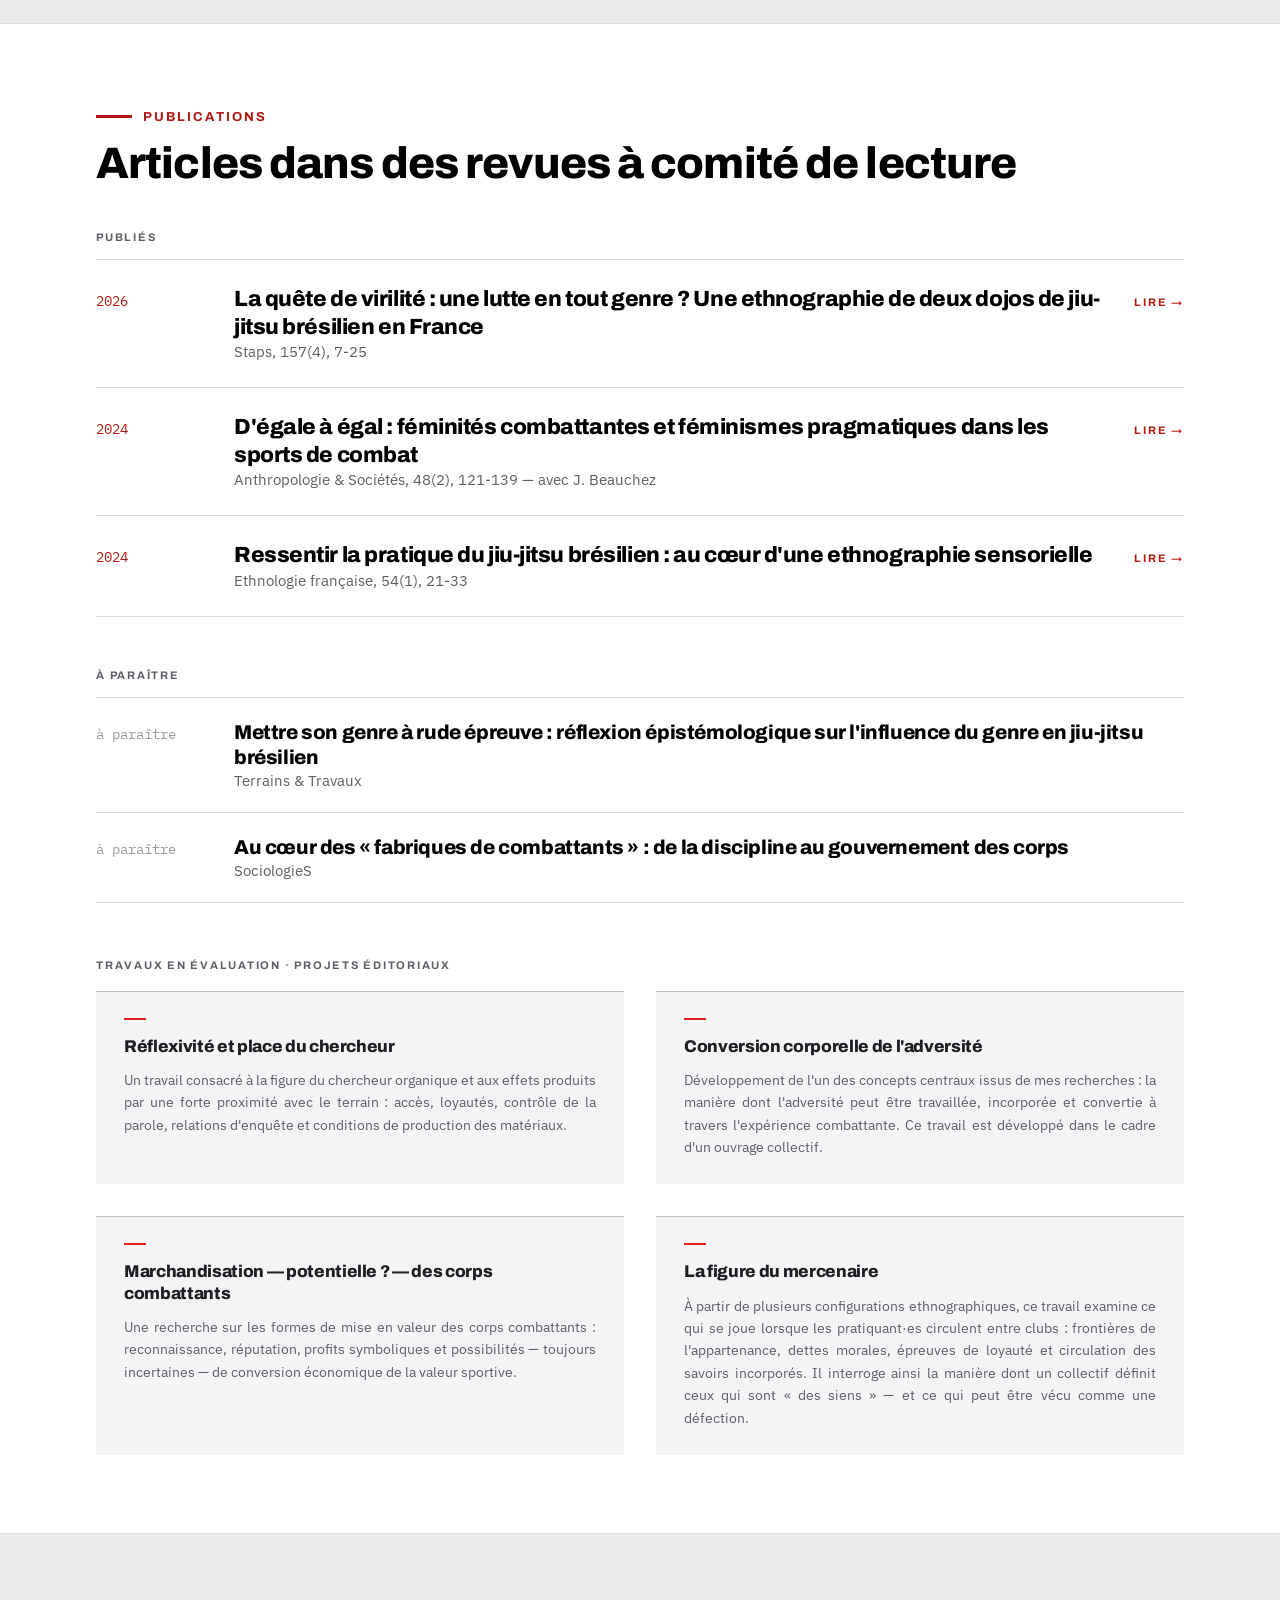
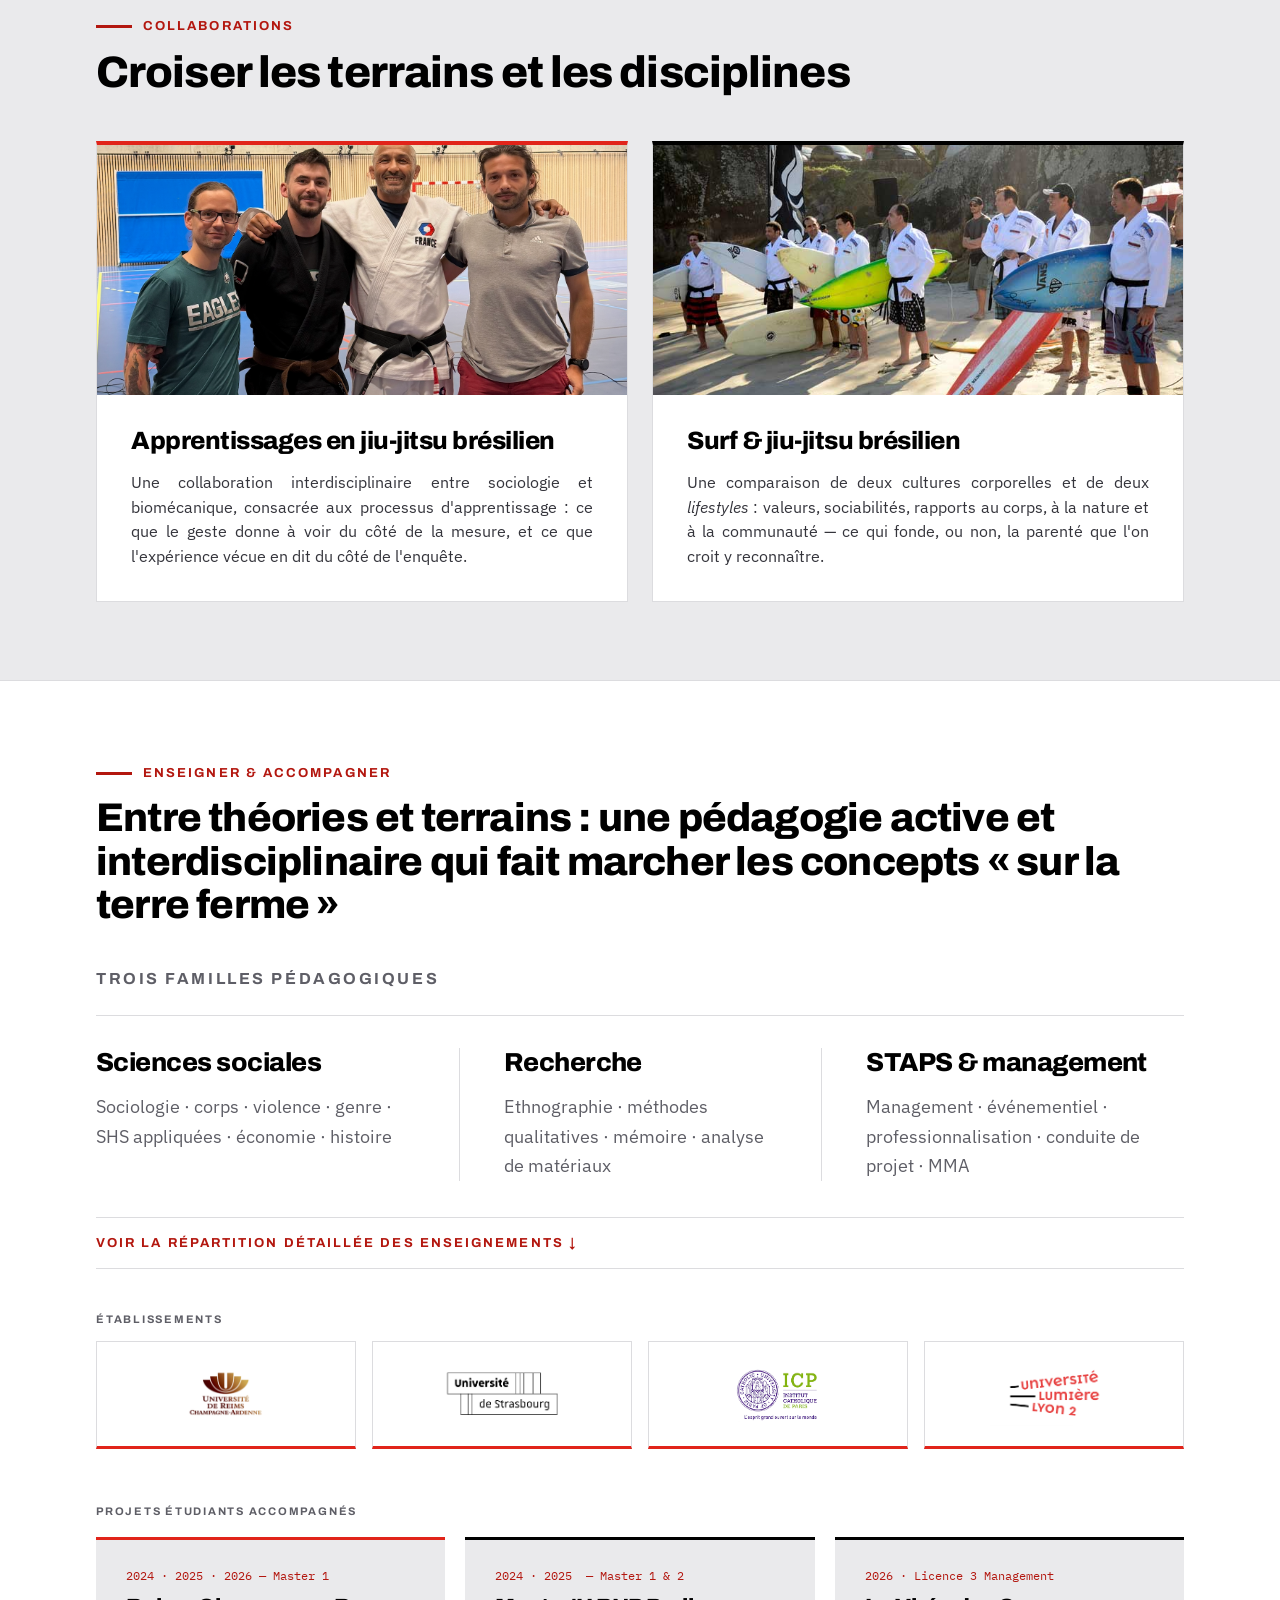
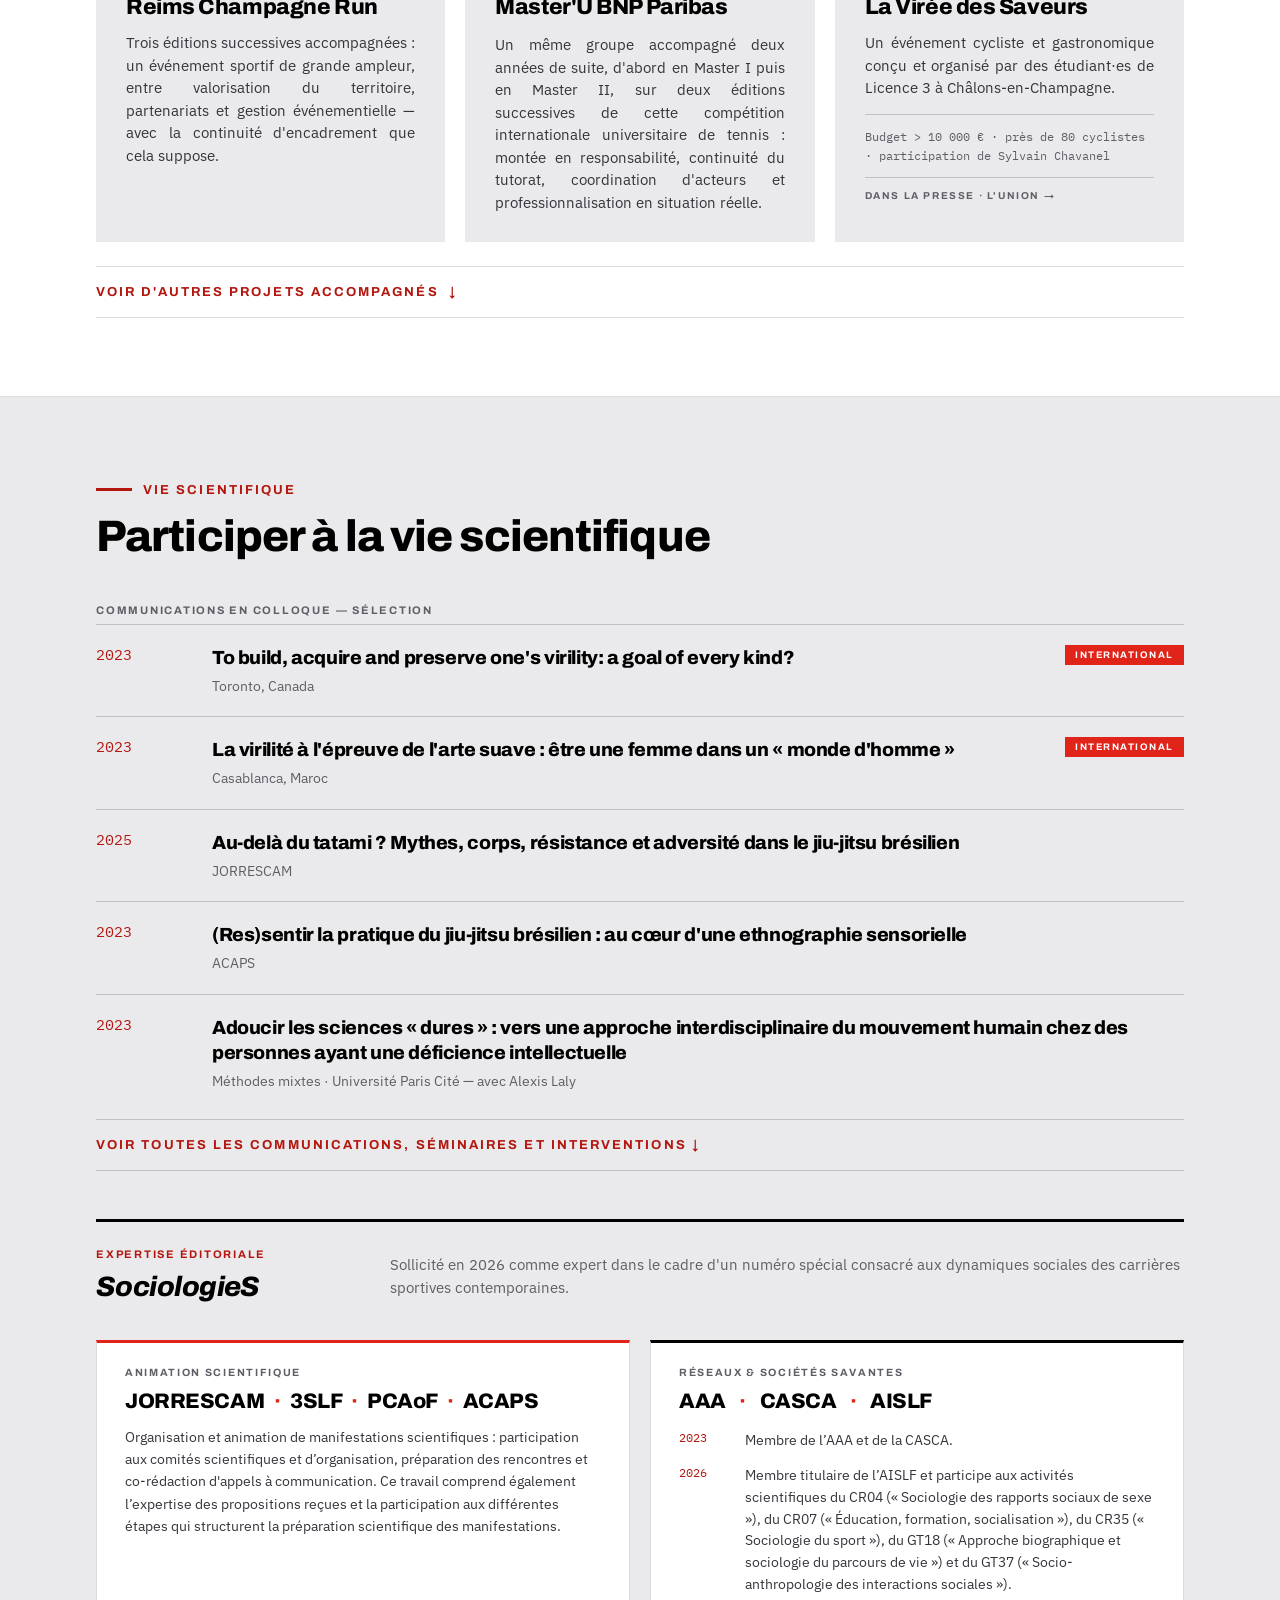
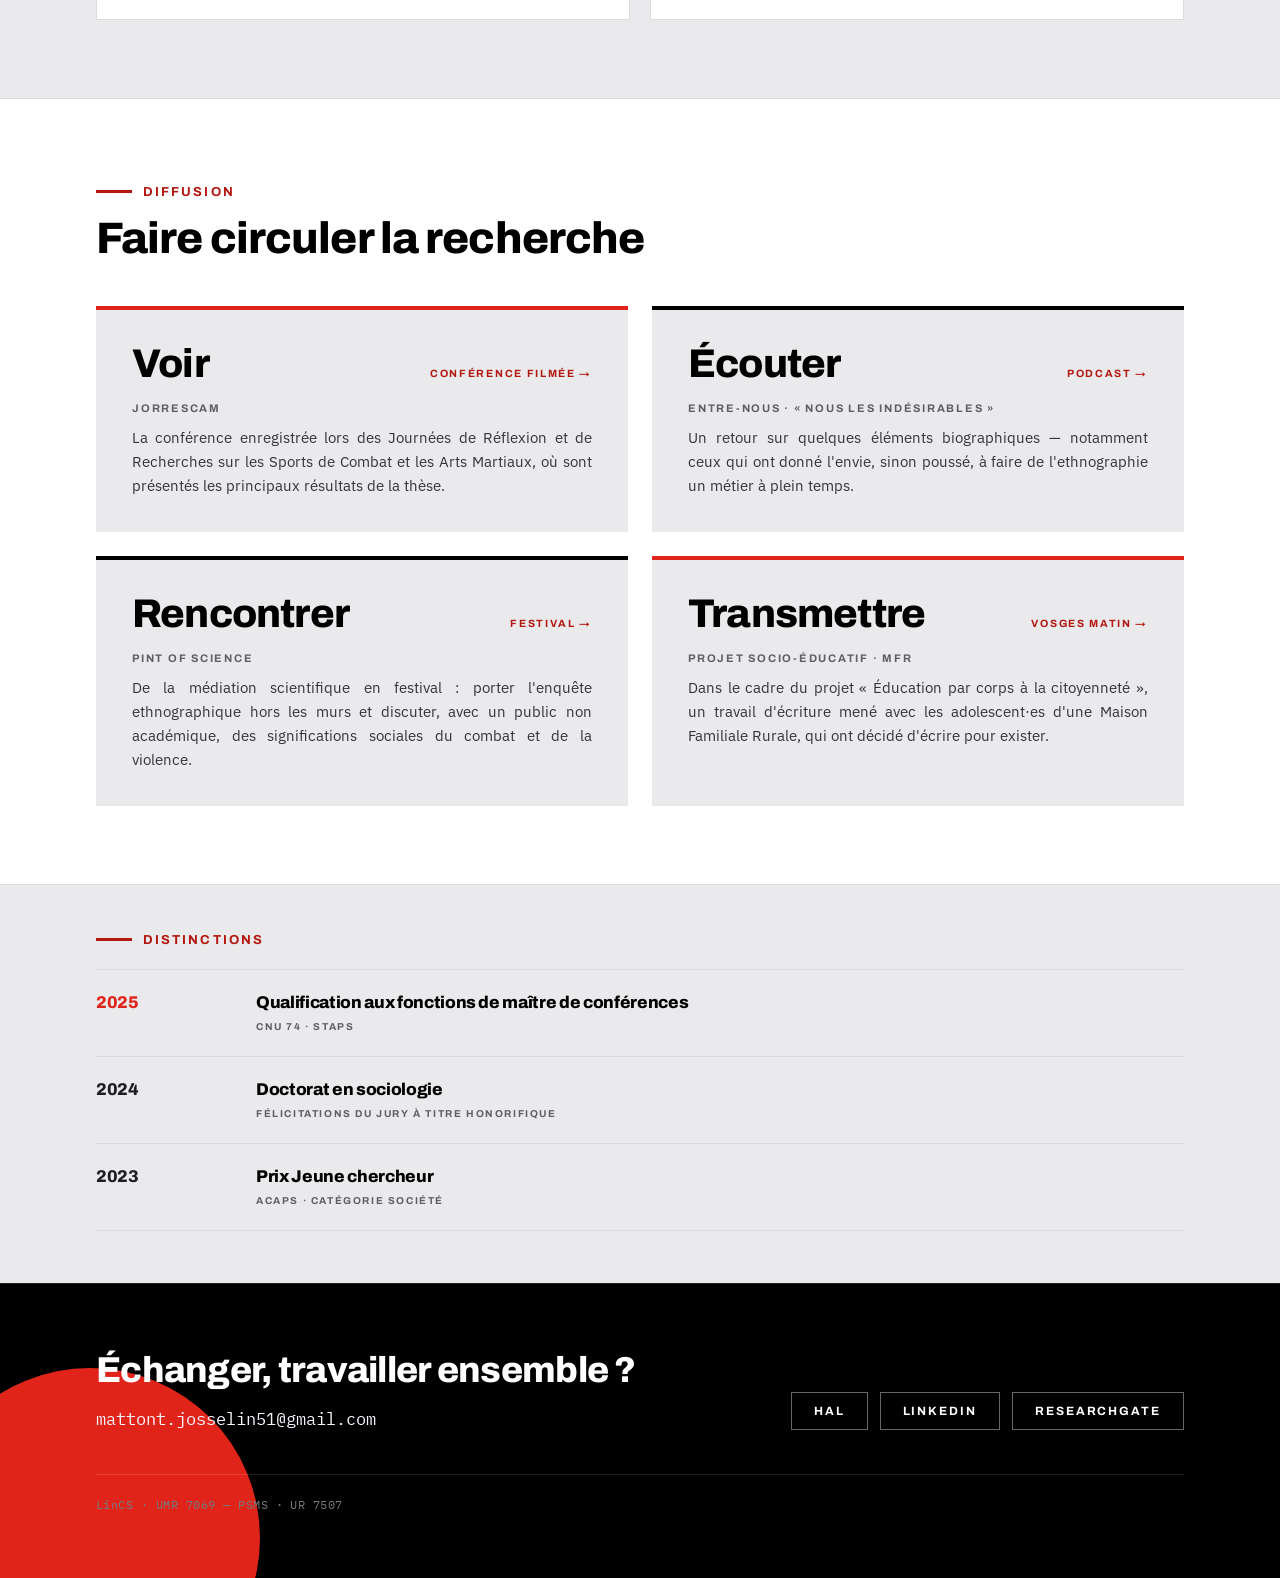
==== commit bf3d792f: "Update index.html" ====
--- a/index.html
+++ b/index.html
@@ -252,7 +252,7 @@
   <section id="reperes" style="background:#EAEAEC; border-top:1px solid #DCDCDF; border-bottom:1px solid #DCDCDF;">
     <div style="max-width:1200px; margin:0 auto; padding:52px 56px;">
       <div class="stats-grid" style="display:grid; grid-template-columns:repeat(5,1fr); gap:40px;">
-        <div><div class="h stat-num" data-count="1564" data-sep="1" style="font-size:44px; color:#000; line-height:1;">1 564</div><span style="display:block; width:30px; height:3px; background:#E1241A; margin:12px 0;"></span><div class="k" style="font-size:10.5px; color:#1E1E22; line-height:1.5;">HETD · enseignement universitaire 2018-2027</div></div>
+        <div><div class="h stat-num" data-count="1567" data-sep="1" style="font-size:44px; color:#000; line-height:1;">1 567</div><span style="display:block; width:30px; height:3px; background:#E1241A; margin:12px 0;"></span><div class="k" style="font-size:10.5px; color:#1E1E22; line-height:1.5;">HETD · enseignement universitaire 2018-2027</div></div>
         <div class="stat-cell" style="border-left:1px solid #DCDCDF; padding-left:36px;"><div class="h stat-num" data-count="67" style="font-size:44px; color:#000; line-height:1;">67</div><span style="display:block; width:30px; height:3px; background:#E1241A; margin:12px 0;"></span><div class="k" style="font-size:10.5px; color:#1E1E22; line-height:1.5;">Mémoires encadrés · dont 30 en master</div></div>
         <div class="stat-cell" style="border-left:1px solid #DCDCDF; padding-left:36px;"><div class="h stat-num" data-count="23" style="font-size:44px; color:#000; line-height:1;">23</div><span style="display:block; width:30px; height:3px; background:#E1241A; margin:12px 0;"></span><div class="k" style="font-size:10.5px; color:#1E1E22; line-height:1.5;">Projets tutorés · dont 3 à portée internationale</div></div>
         <div class="stat-cell" style="border-left:1px solid #DCDCDF; padding-left:36px;"><div class="h stat-num" data-count="13" style="font-size:44px; color:#000; line-height:1;">13</div><span style="display:block; width:30px; height:3px; background:#E1241A; margin:12px 0;"></span><div class="k" style="font-size:10.5px; color:#1E1E22; line-height:1.5;">Communications · dont 2 internationales</div></div>
